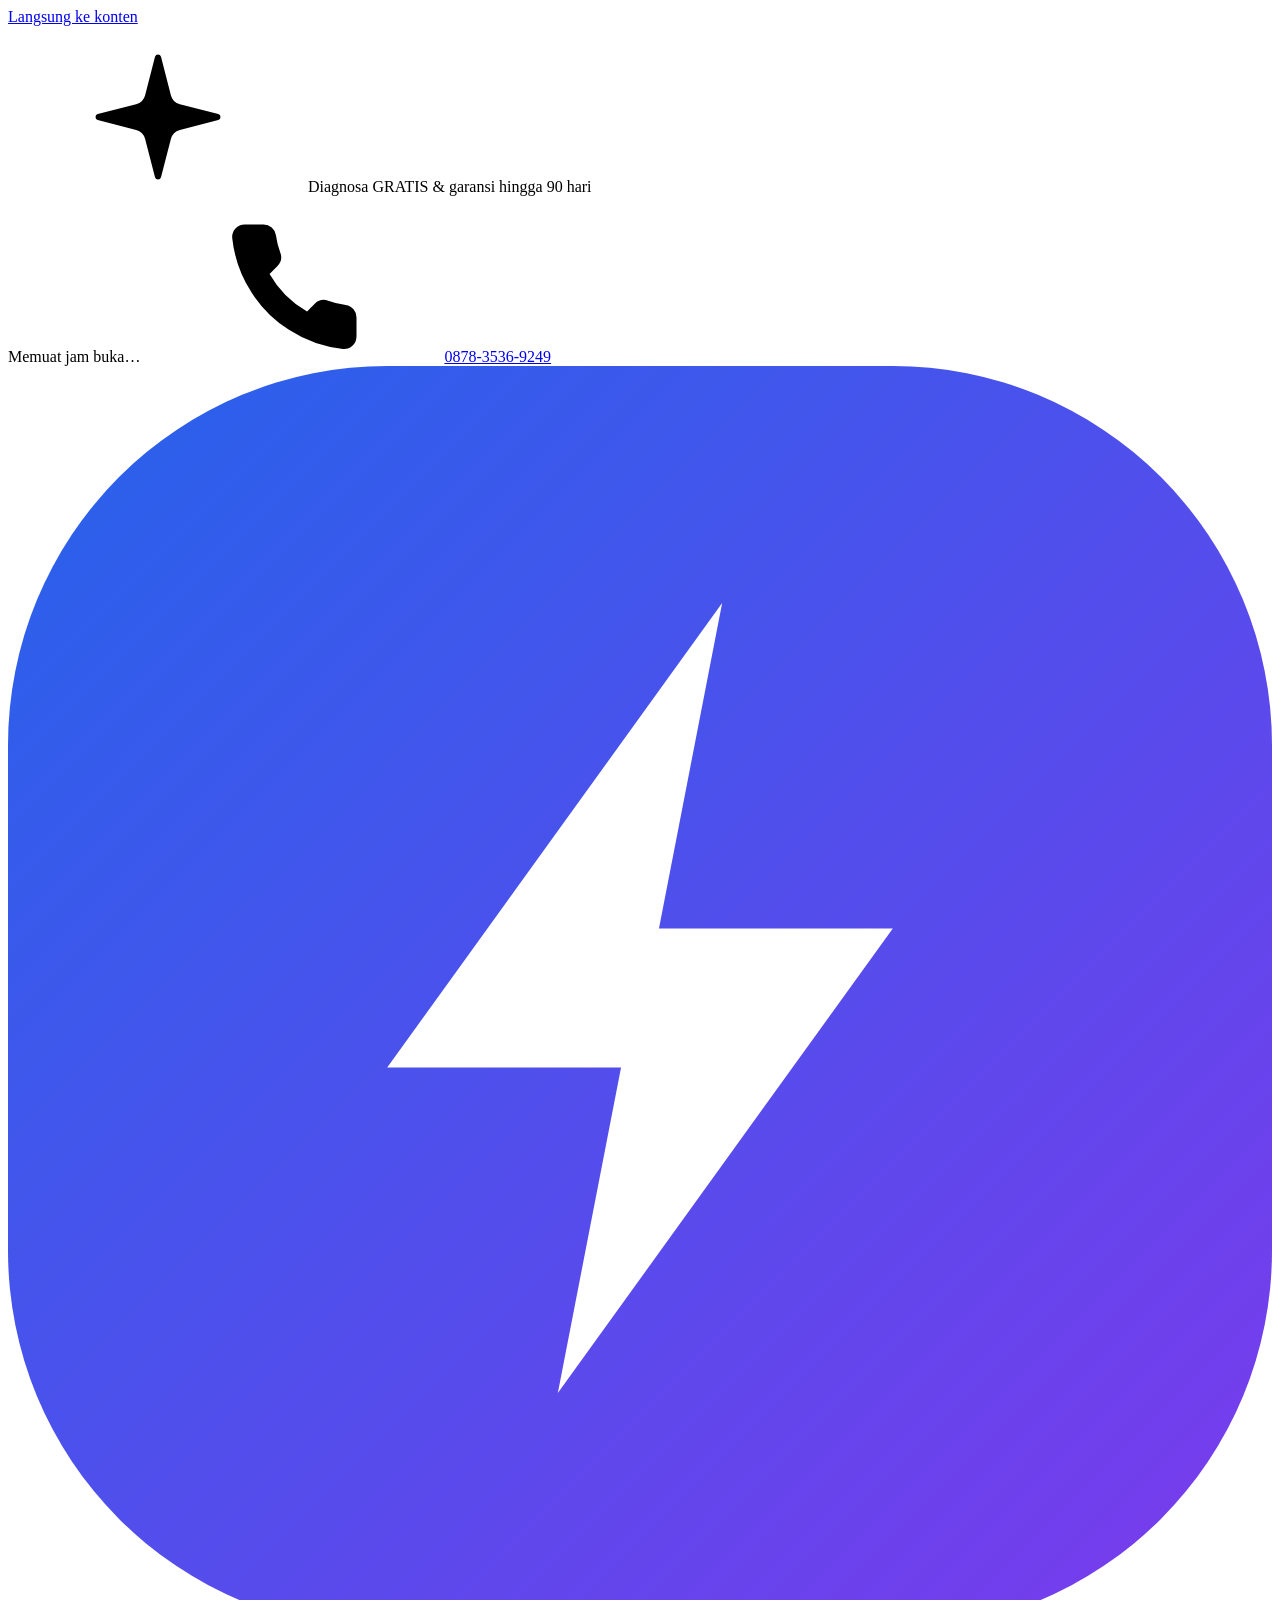
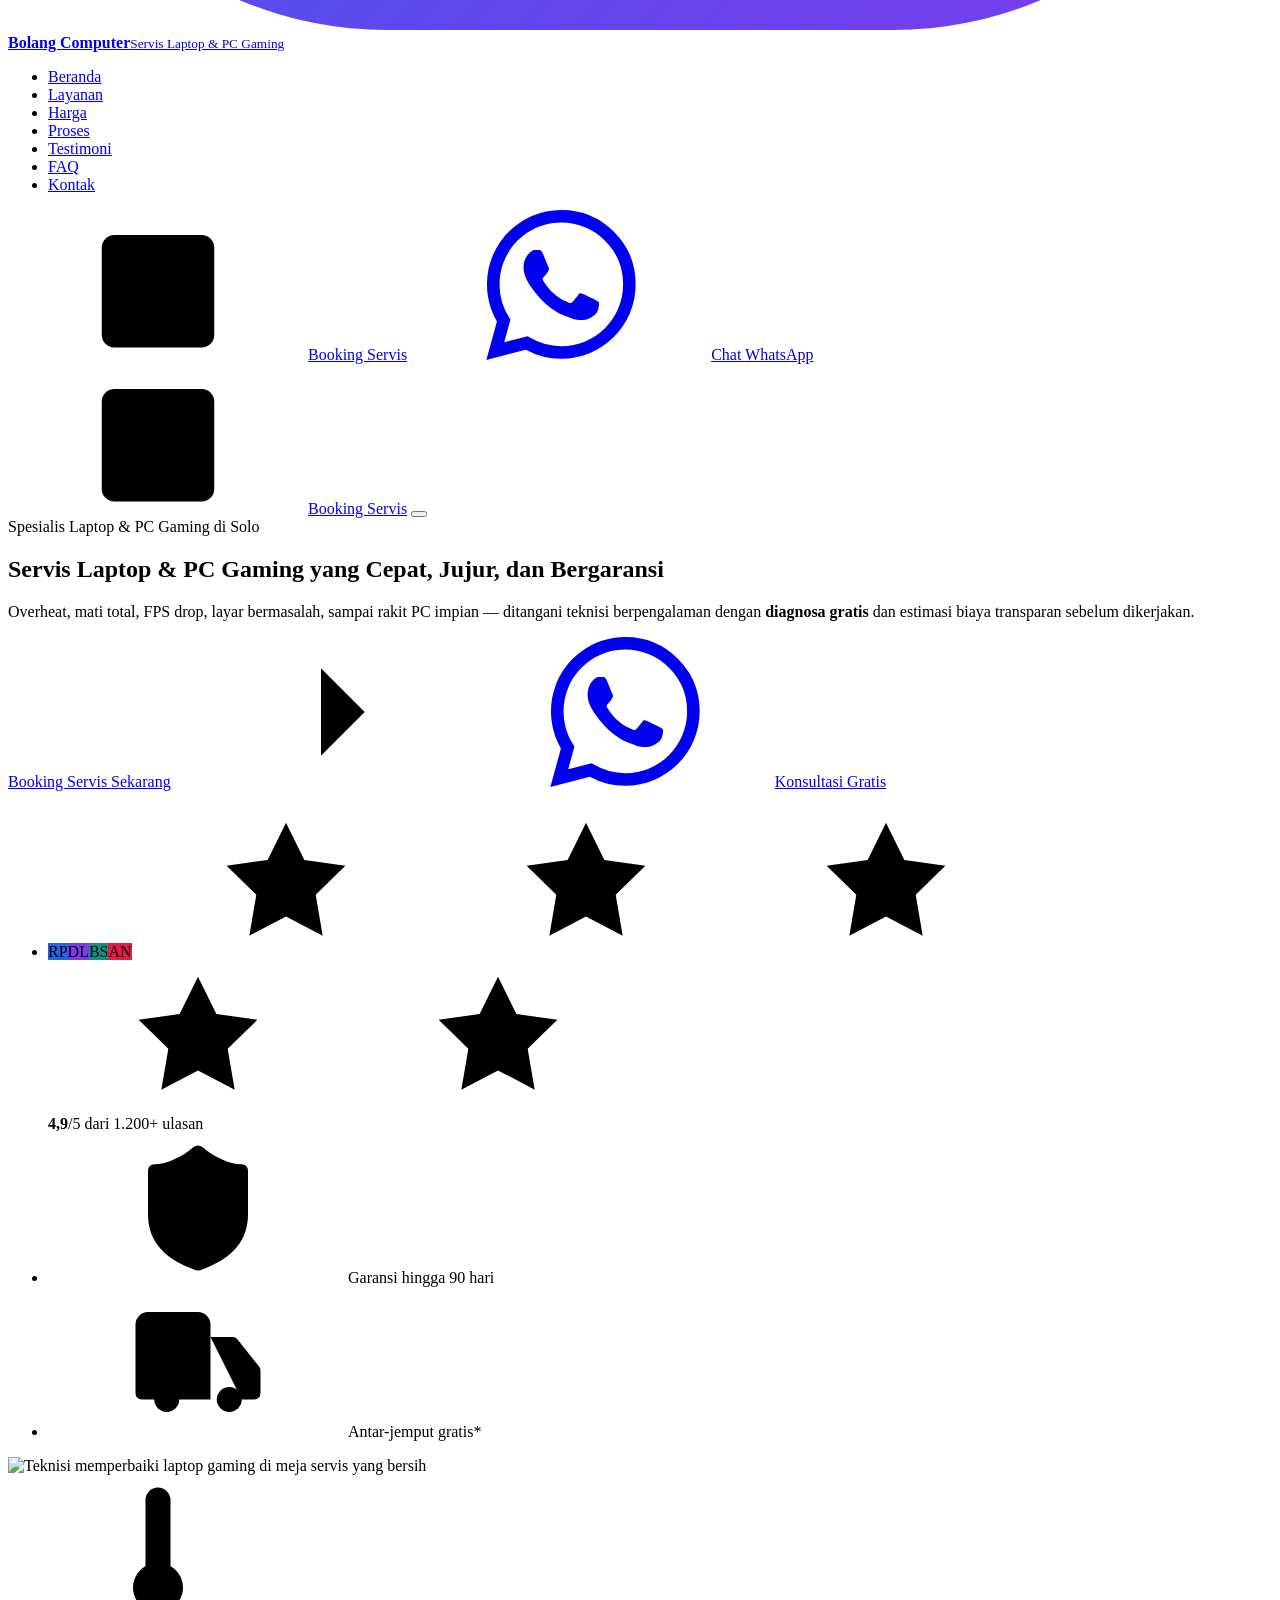
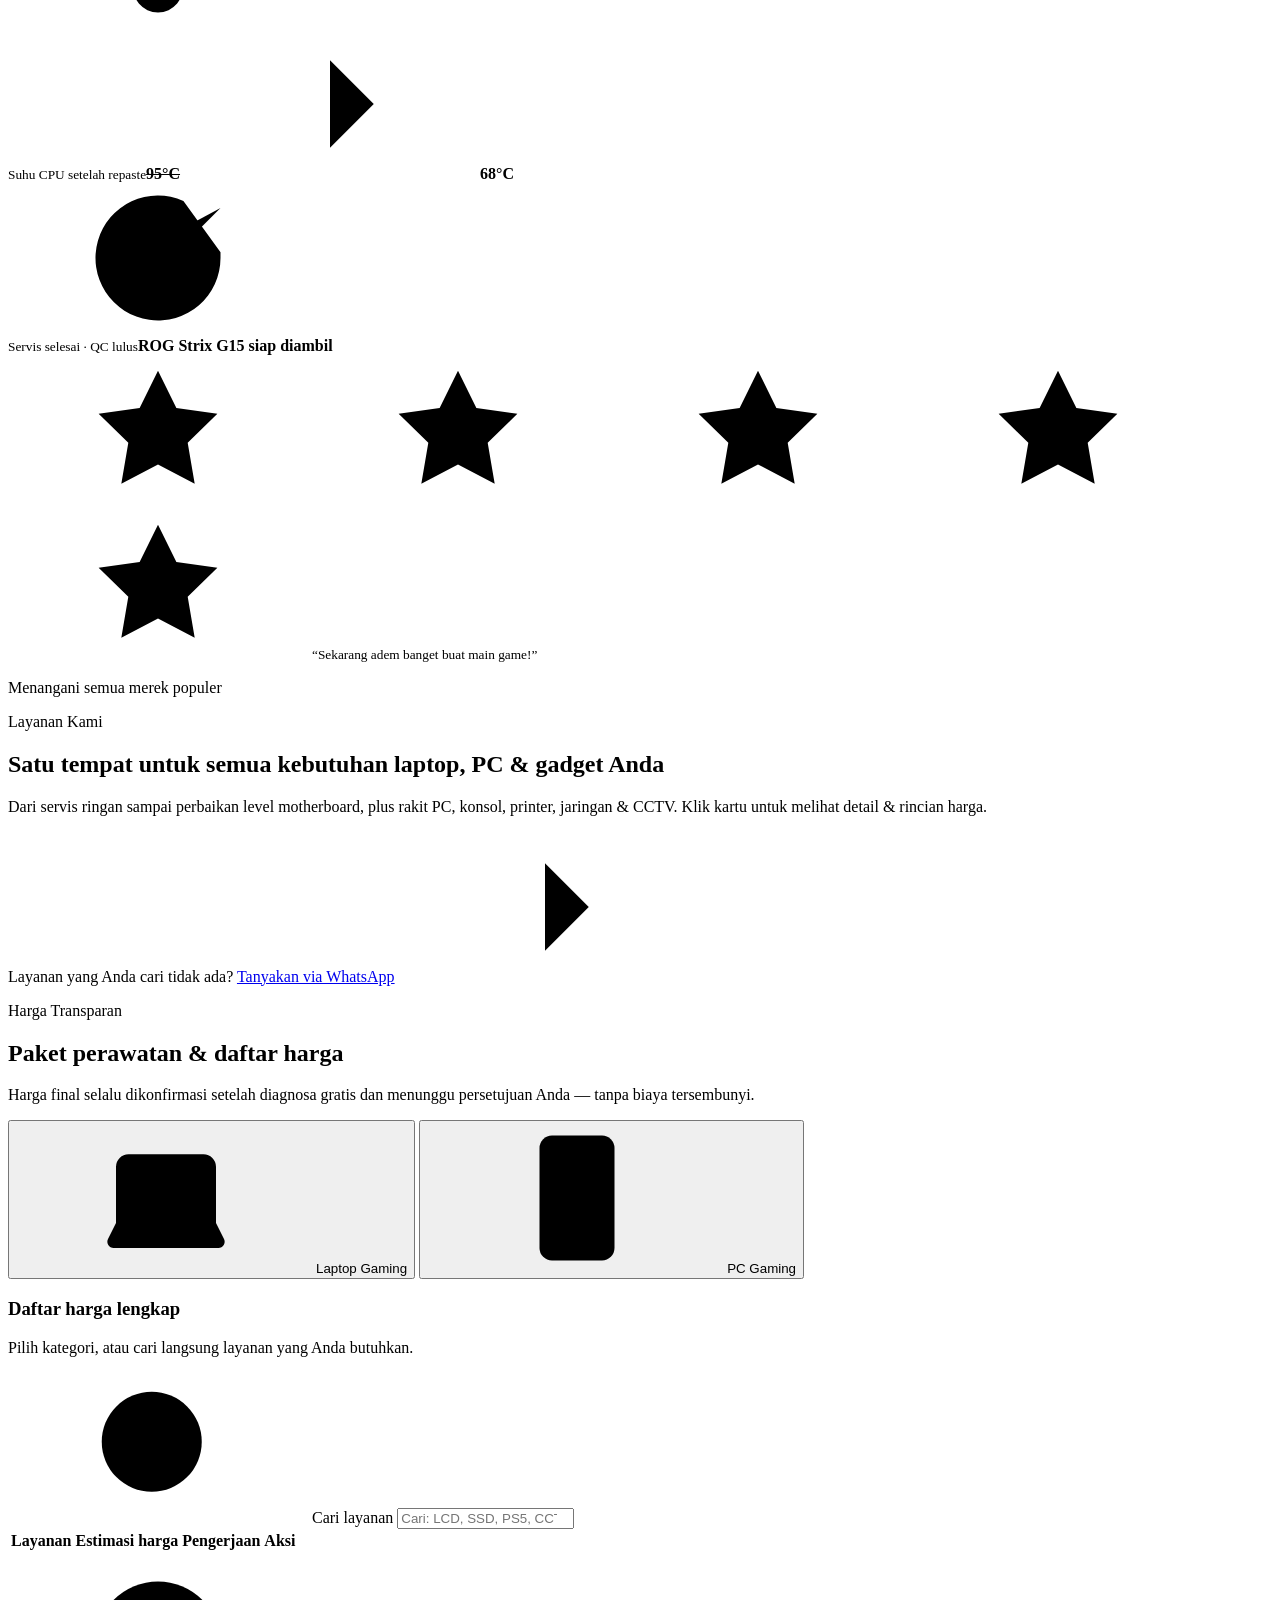
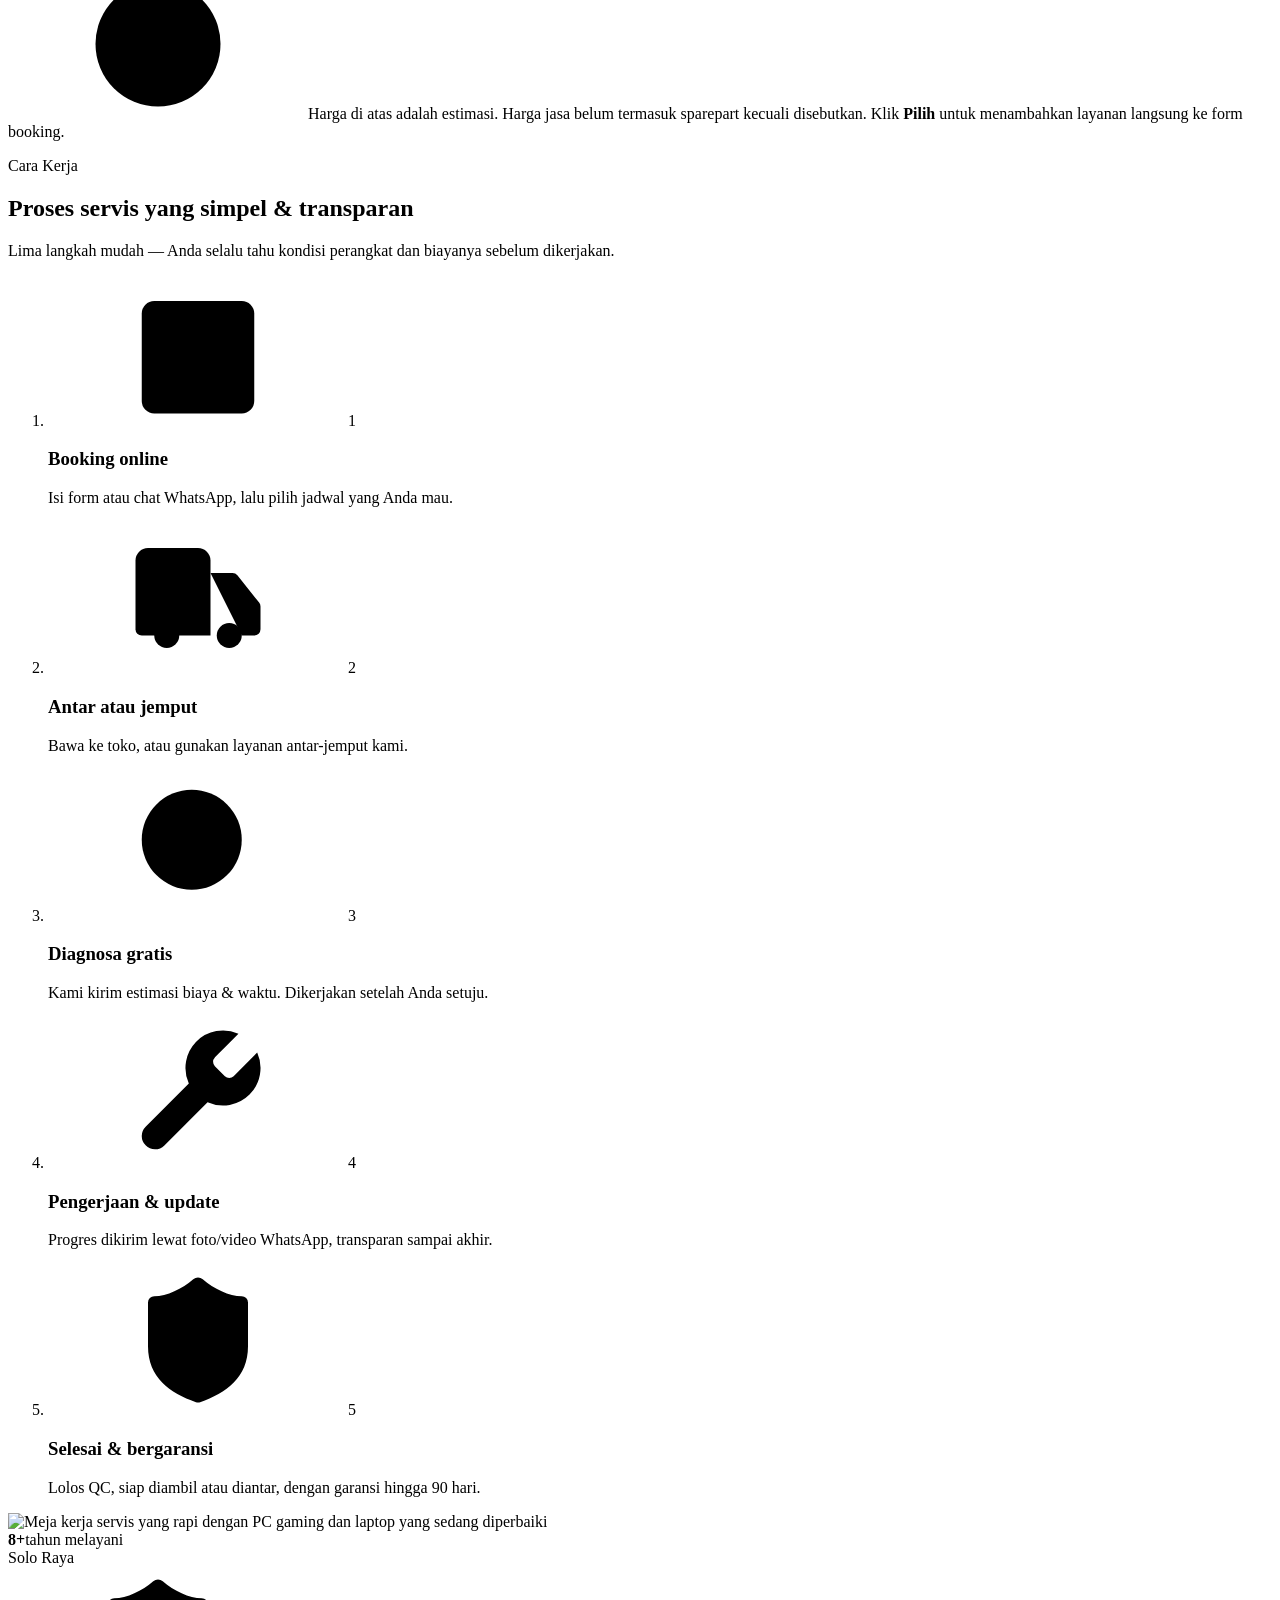
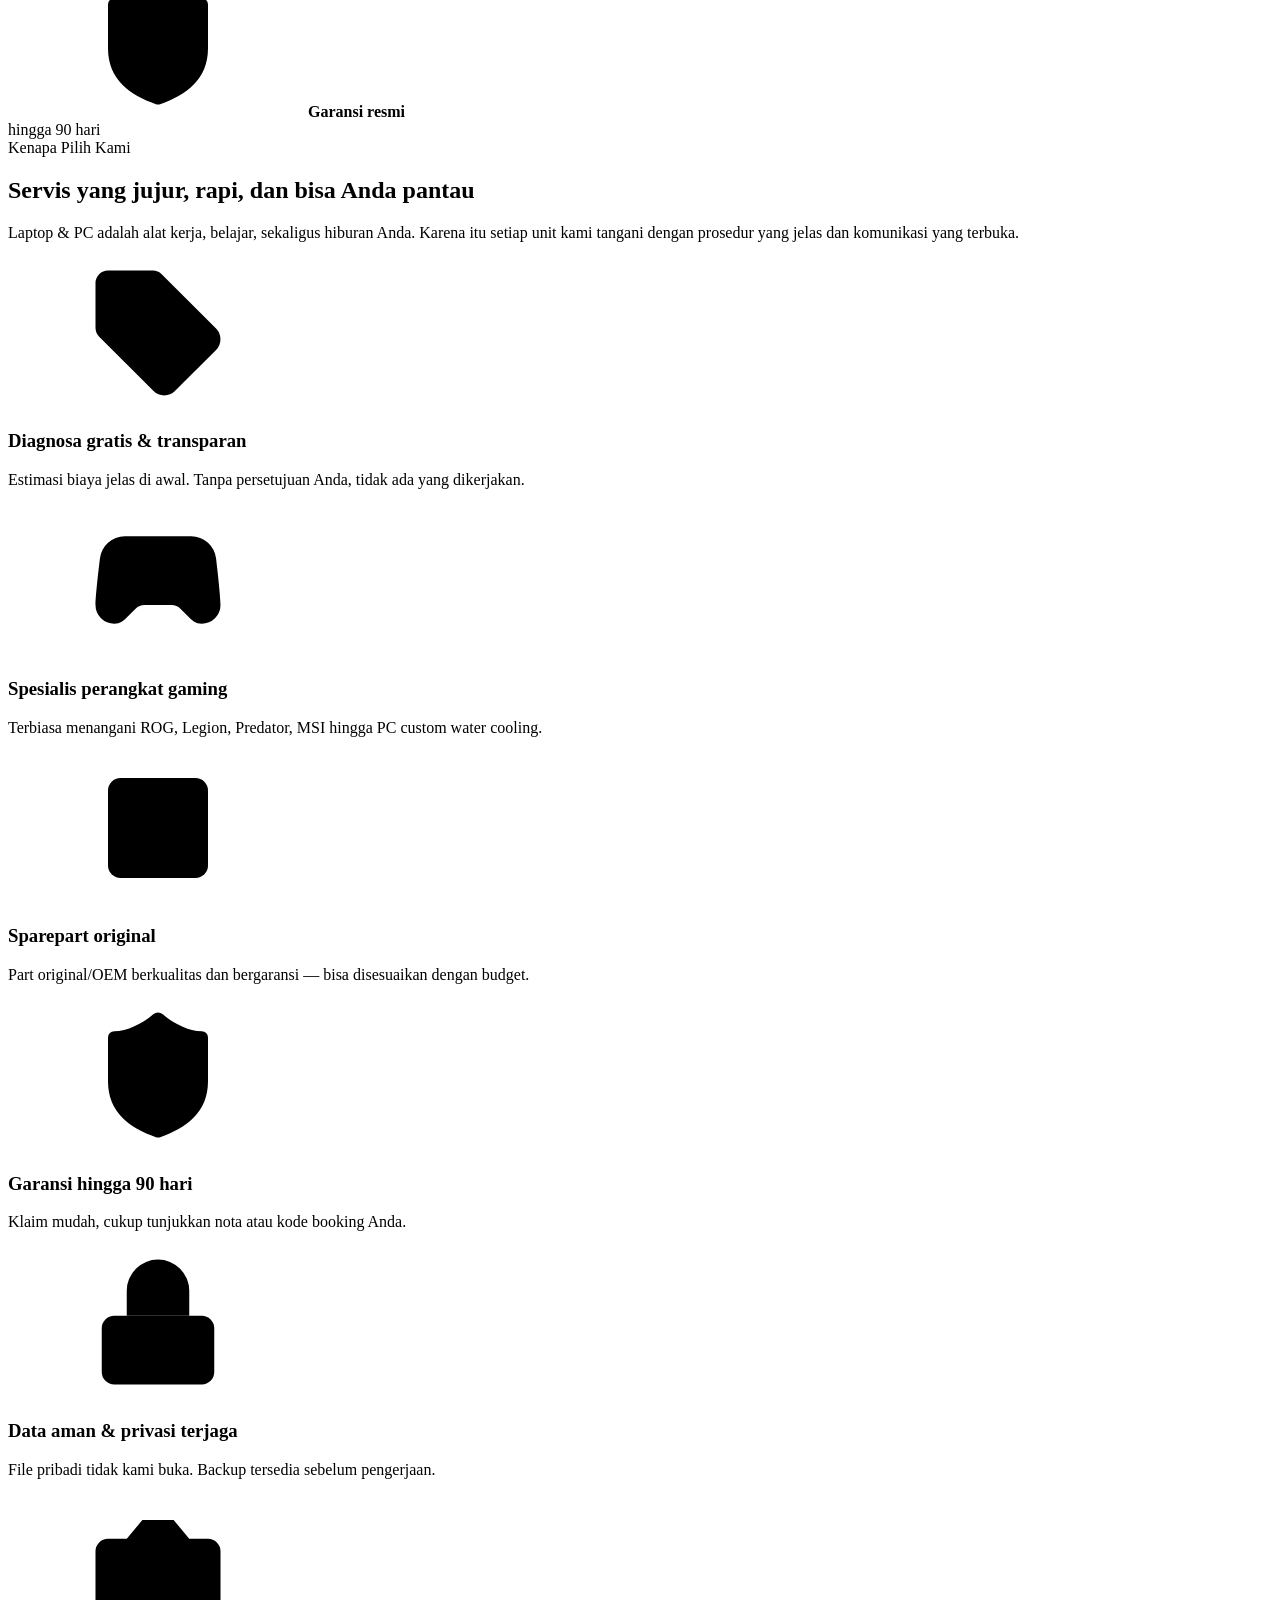
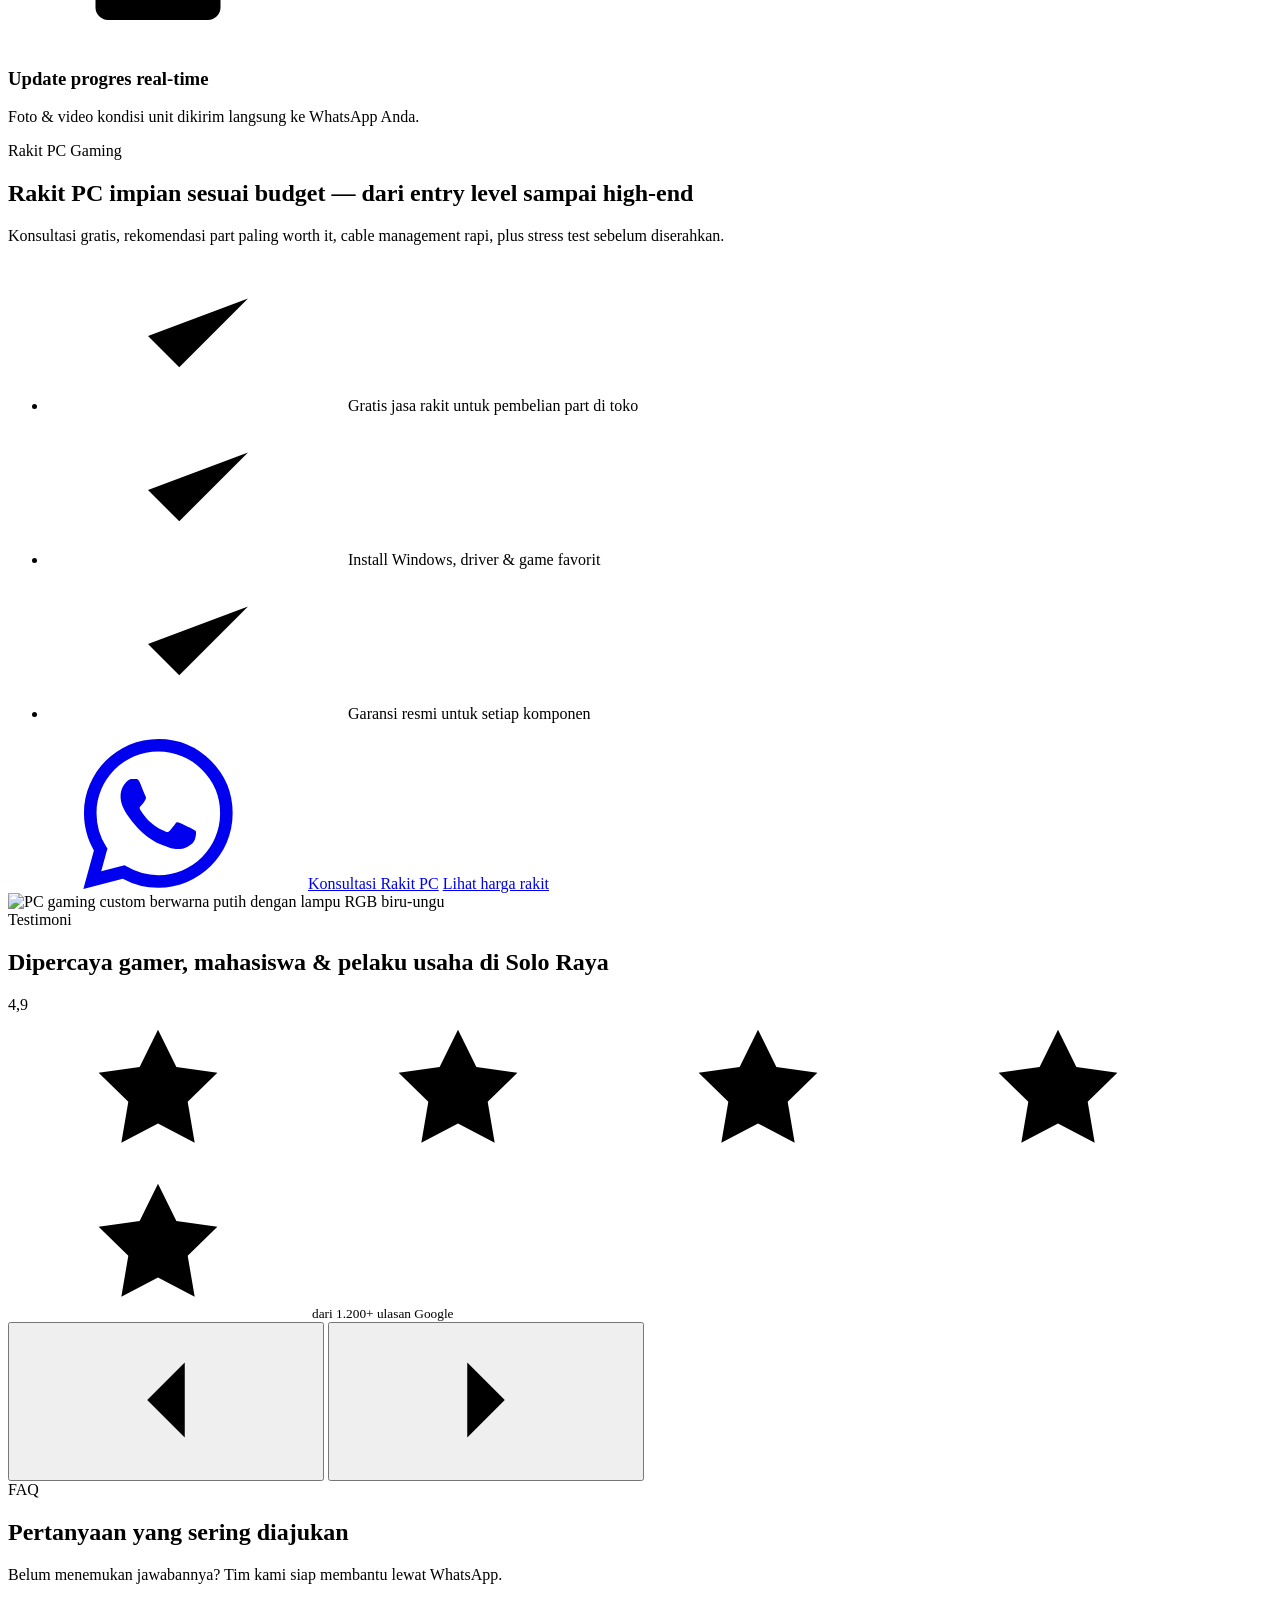
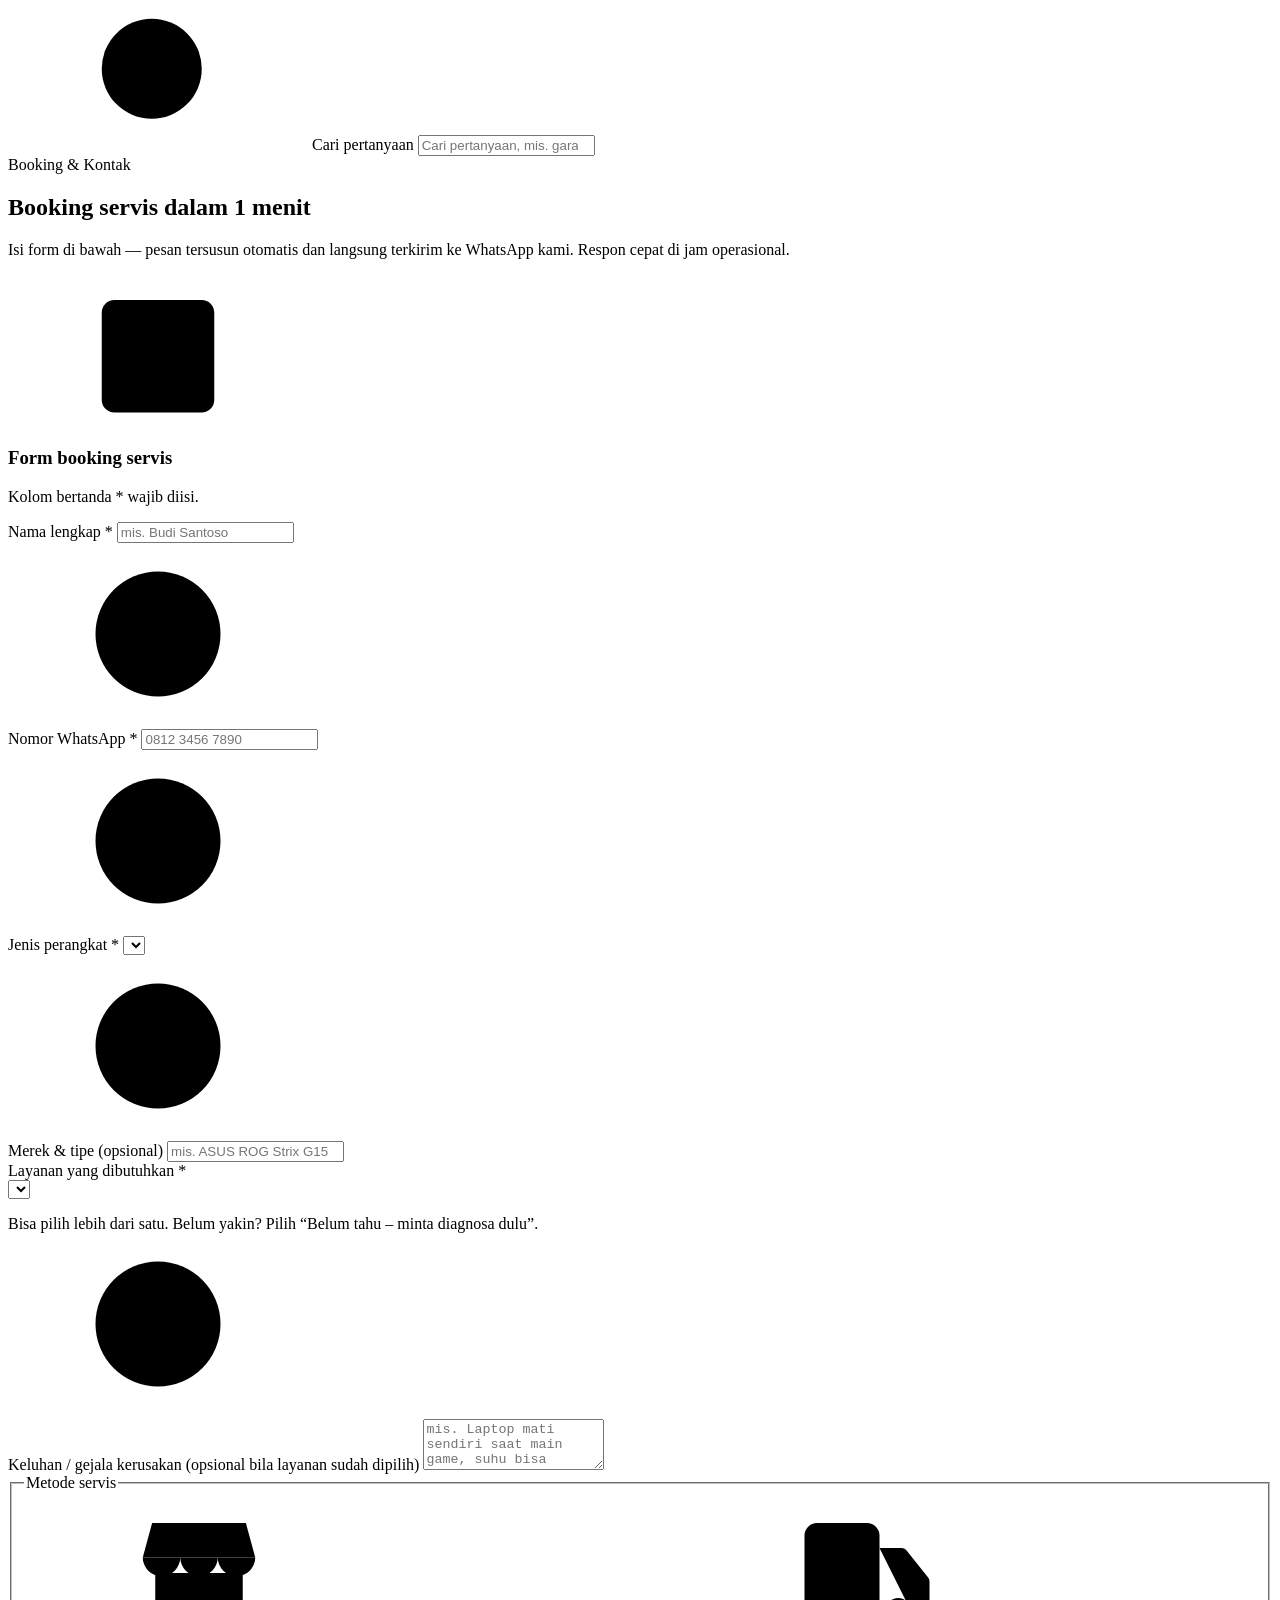
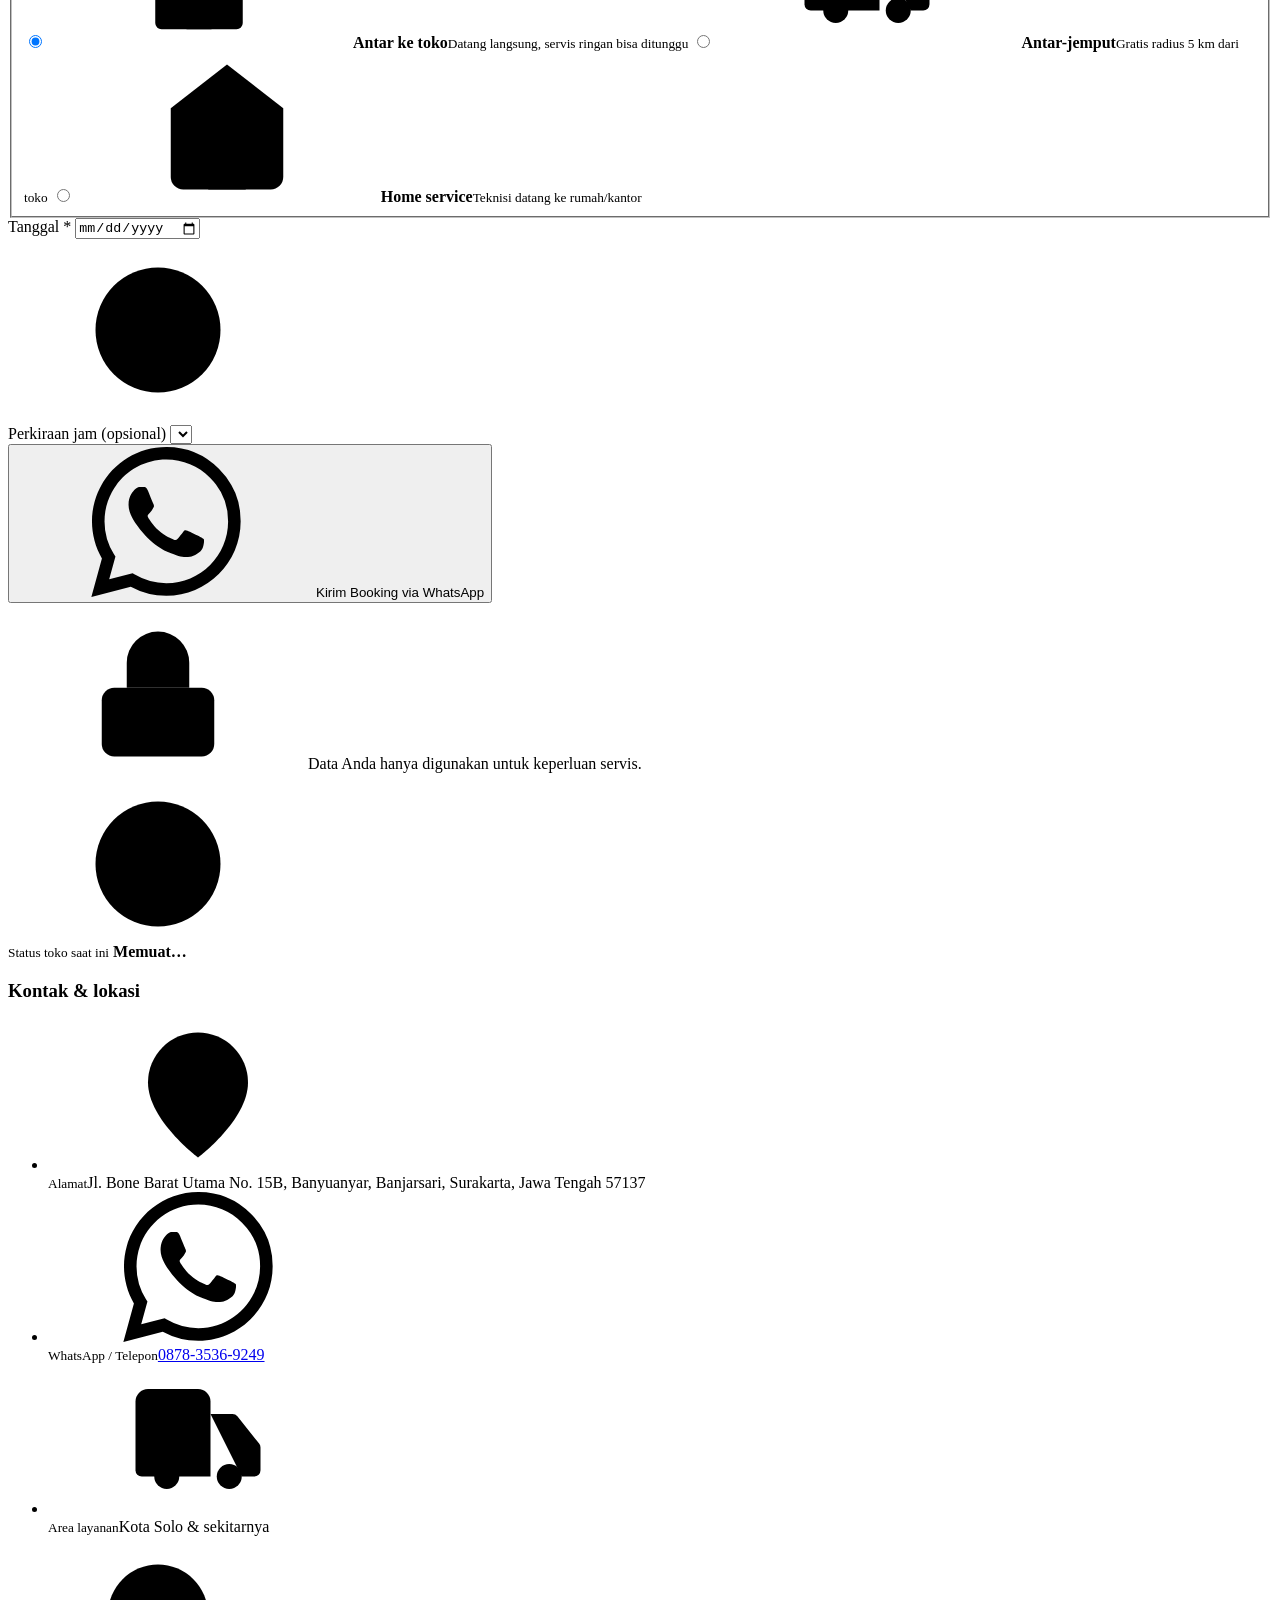
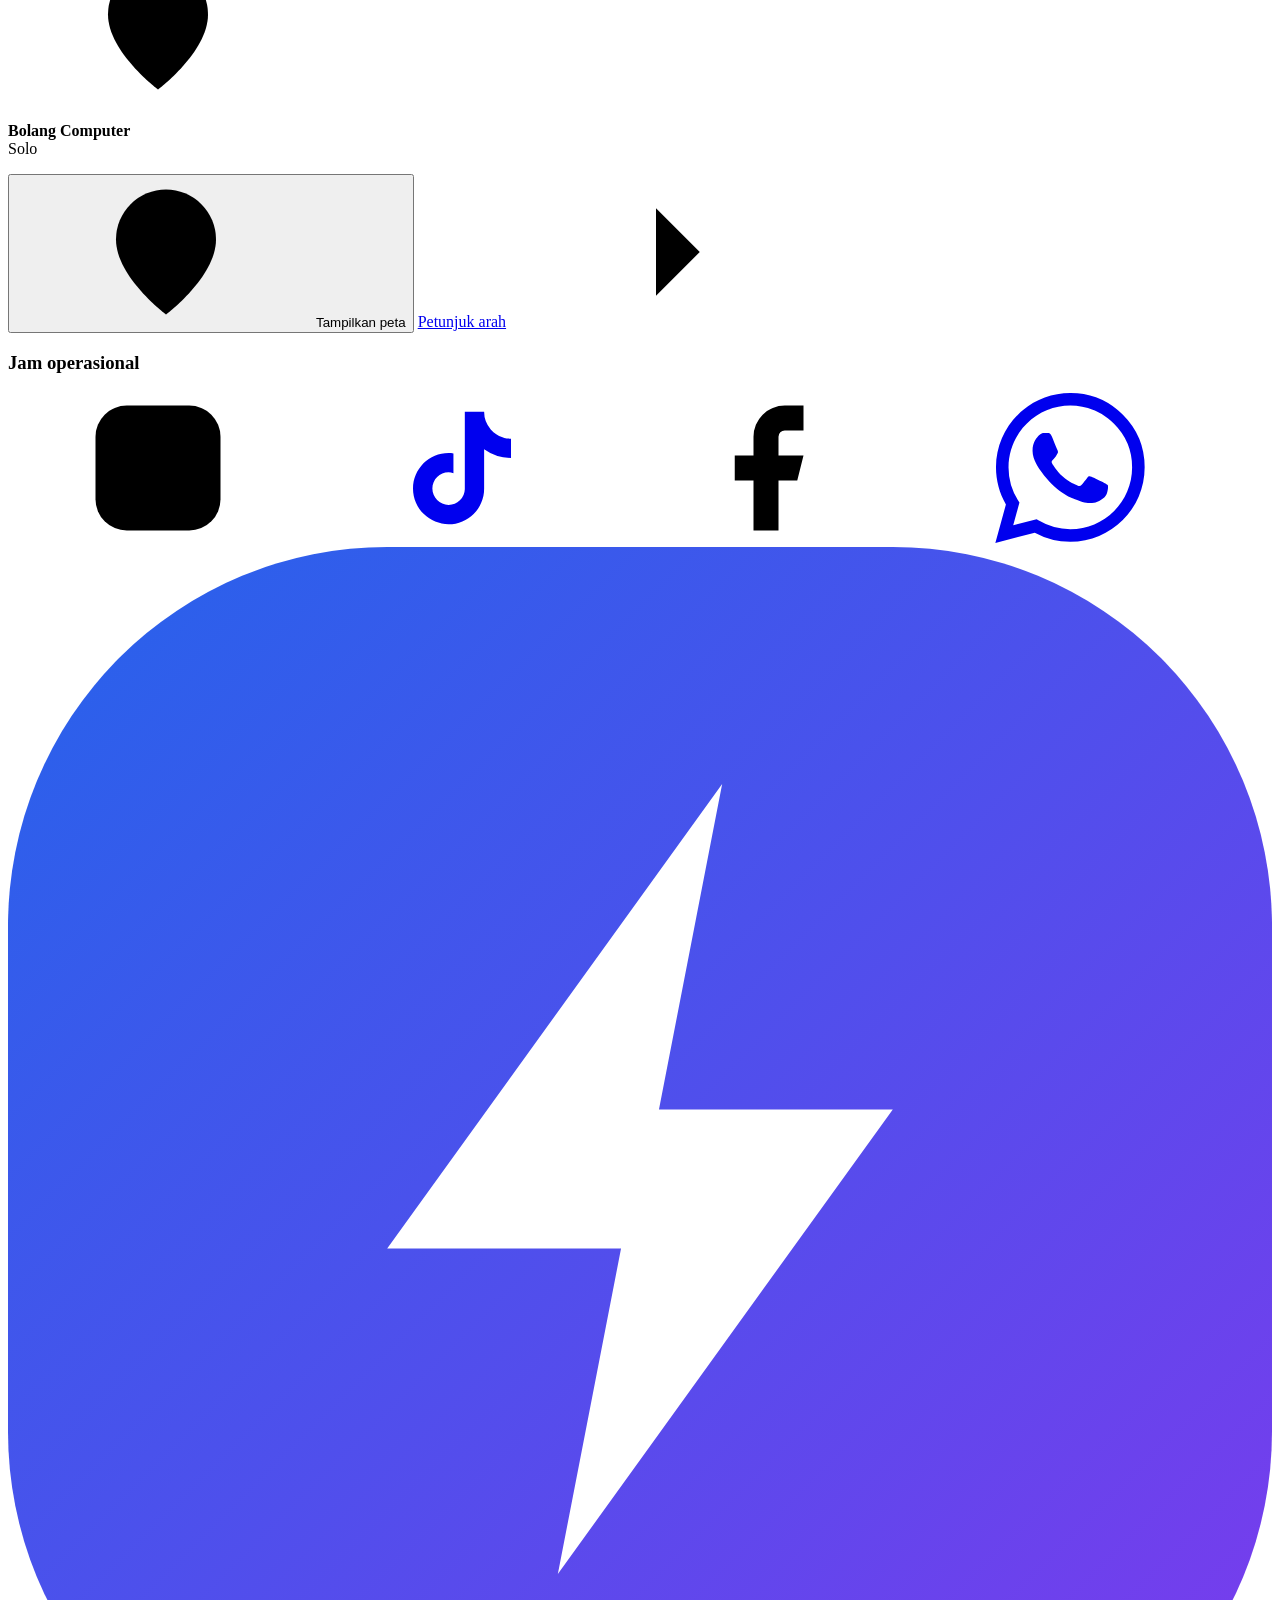
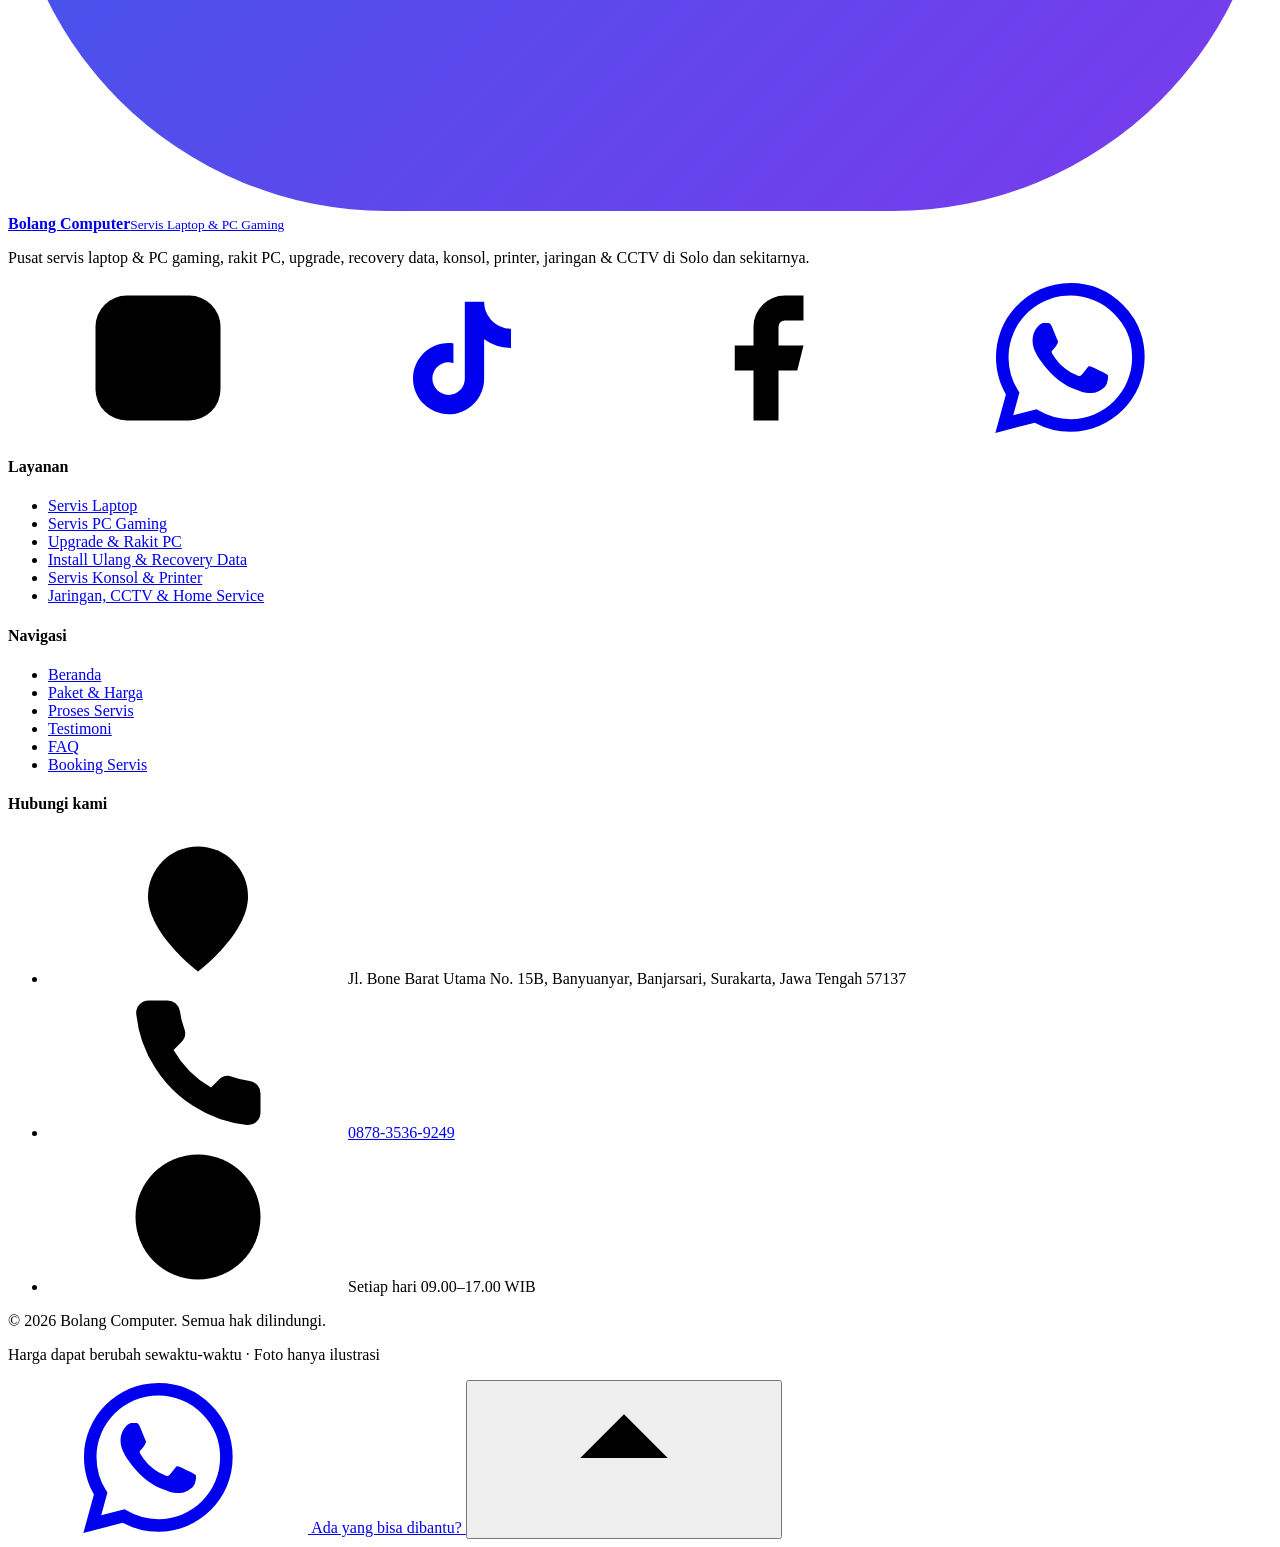
==== index.html @ 7d2e4e83 "Add files via upload" ====
<!DOCTYPE html>
<html lang="id">
<head>
  <meta charset="UTF-8">
  <meta name="viewport" content="width=device-width, initial-scale=1">
  <title>Bolang Computer — Servis Laptop & PC Gaming di Solo</title>
  <meta name="description" content="Servis laptop & PC gaming, rakit PC, upgrade SSD/RAM, install ulang, recovery data, servis konsol, printer, jaringan & CCTV di Banjarsari, Solo (Surakarta). Diagnosa gratis & bergaransi.">
  <meta name="theme-color" content="#2563eb">
  <meta property="og:type" content="website">
  <meta property="og:title" content="Bolang Computer — Servis Laptop & PC Gaming di Solo">
  <meta property="og:description" content="Teknisi berpengalaman, harga transparan, garansi hingga 90 hari. Booking mudah via WhatsApp.">
  <meta property="og:image" content="assets/img/hero.jpg">
  <link rel="icon" href="data:image/svg+xml,%3Csvg xmlns='http://www.w3.org/2000/svg' viewBox='0 0 40 40'%3E%3Cdefs%3E%3ClinearGradient id='g' x1='0' y1='0' x2='1' y2='1'%3E%3Cstop offset='0' stop-color='%232563eb'/%3E%3Cstop offset='1' stop-color='%237c3aed'/%3E%3C/linearGradient%3E%3C/defs%3E%3Crect width='40' height='40' rx='12' fill='url(%23g)'/%3E%3Cpath d='M22.6 7.5 12 22.2h7.4l-2 10.3L28 17.8h-7.4l2-10.3Z' fill='white'/%3E%3C/svg%3E">
  <link rel="preload" href="assets/fonts/plus-jakarta-sans-latin.woff2" as="font" type="font/woff2" crossorigin>
  <link rel="stylesheet" href="assets/css/style.css">
  <script>document.documentElement.classList.add('js');</script>
</head>
<body>

<!-- ============ IKON (SVG sprite) ============ -->
<svg xmlns="http://www.w3.org/2000/svg" style="position:absolute;width:0;height:0;overflow:hidden" aria-hidden="true" focusable="false">
  <defs>
    <linearGradient id="logoGrad" x1="0" y1="0" x2="40" y2="40" gradientUnits="userSpaceOnUse">
      <stop offset="0" stop-color="#2563eb"/><stop offset="1" stop-color="#7c3aed"/>
    </linearGradient>
  </defs>
  <symbol id="i-laptop" viewBox="0 0 24 24"><path d="M20 16V7a2 2 0 0 0-2-2H6a2 2 0 0 0-2 2v9m16 0H4m16 0 1.28 2.55a1 1 0 0 1-.9 1.45H3.62a1 1 0 0 1-.9-1.45L4 16"/></symbol>
  <symbol id="i-monitor" viewBox="0 0 24 24"><rect width="20" height="14" x="2" y="3" rx="2"/><path d="M8 21h8M12 17v4"/></symbol>
  <symbol id="i-pc" viewBox="0 0 24 24"><rect x="6" y="2" width="12" height="20" rx="2"/><path d="M10 6h4M10 9.5h4"/><circle cx="12" cy="15.5" r="2.5"/></symbol>
  <symbol id="i-gpu" viewBox="0 0 24 24"><path d="M2 4v16"/><rect x="4" y="6" width="18" height="11" rx="2"/><circle cx="10" cy="11.5" r="3"/><path d="M16 9.5h3M16 13.5h3M7 17v3M11 17v3M15 17v3"/></symbol>
  <symbol id="i-cpu" viewBox="0 0 24 24"><rect width="16" height="16" x="4" y="4" rx="2"/><rect width="6" height="6" x="9" y="9" rx="1"/><path d="M15 2v2M15 20v2M2 15h2M2 9h2M20 15h2M20 9h2M9 2v2M9 20v2"/></symbol>
  <symbol id="i-memory" viewBox="0 0 24 24"><path d="M6 19v-3M10 19v-3M14 19v-3M18 19v-3M8 11V9M16 11V9M12 11V9M2 15h20"/><path d="M2 7a2 2 0 0 1 2-2h16a2 2 0 0 1 2 2v1.1a2 2 0 0 0 0 3.837V17a2 2 0 0 1-2 2H4a2 2 0 0 1-2-2v-5.1a2 2 0 0 0 0-3.837Z"/></symbol>
  <symbol id="i-refresh" viewBox="0 0 24 24"><path d="M3 12a9 9 0 0 1 9-9 9.75 9.75 0 0 1 6.74 2.74L21 8"/><path d="M21 3v5h-5"/><path d="M21 12a9 9 0 0 1-9 9 9.75 9.75 0 0 1-6.74-2.74L3 16"/><path d="M8 16H3v5"/></symbol>
  <symbol id="i-database" viewBox="0 0 24 24"><ellipse cx="12" cy="5" rx="9" ry="3"/><path d="M3 5v14a9 3 0 0 0 18 0V5"/><path d="M3 12a9 3 0 0 0 18 0"/></symbol>
  <symbol id="i-gauge" viewBox="0 0 24 24"><path d="m12 14 4-4"/><path d="M3.34 19a10 10 0 1 1 17.32 0"/></symbol>
  <symbol id="i-gamepad" viewBox="0 0 24 24"><path d="M6 11h4M8 9v4M15 12h.01M18 10h.01"/><path d="M17.32 5H6.68a4 4 0 0 0-3.978 3.59c-.006.052-.01.101-.017.152C2.604 9.416 2 14.456 2 16a3 3 0 0 0 3 3c1 0 1.5-.5 2-1l1.414-1.414A2 2 0 0 1 9.828 16h4.344a2 2 0 0 1 1.414.586L17 18c.5.5 1 1 2 1a3 3 0 0 0 3-3c0-1.545-.604-6.584-.685-7.258-.007-.05-.011-.1-.017-.151A4 4 0 0 0 17.32 5z"/></symbol>
  <symbol id="i-printer" viewBox="0 0 24 24"><path d="M6 9V2h12v7"/><path d="M6 18H4a2 2 0 0 1-2-2v-5a2 2 0 0 1 2-2h16a2 2 0 0 1 2 2v5a2 2 0 0 1-2 2h-2"/><rect width="12" height="8" x="6" y="14"/></symbol>
  <symbol id="i-wifi" viewBox="0 0 24 24"><path d="M12 20h.01M2 8.82a15 15 0 0 1 20 0M5 12.86a10 10 0 0 1 14 0M8.5 16.43a5 5 0 0 1 7 0"/></symbol>
  <symbol id="i-truck" viewBox="0 0 24 24"><path d="M14 18V6a2 2 0 0 0-2-2H4a2 2 0 0 0-2 2v11a1 1 0 0 0 1 1h2"/><path d="M15 18H9"/><path d="M19 18h2a1 1 0 0 0 1-1v-3.65a1 1 0 0 0-.22-.624l-3.48-4.35A1 1 0 0 0 17.52 8H14"/><circle cx="17" cy="18" r="2"/><circle cx="7" cy="18" r="2"/></symbol>
  <symbol id="i-thermometer" viewBox="0 0 24 24"><path d="M14 4v10.54a4 4 0 1 1-4 0V4a2 2 0 0 1 4 0Z"/></symbol>
  <symbol id="i-wind" viewBox="0 0 24 24"><path d="M17.7 7.7a2.5 2.5 0 1 1 1.8 4.3H2M9.6 4.6A2 2 0 1 1 11 8H2M12.6 19.4A2 2 0 1 0 14 16H2"/></symbol>
  <symbol id="i-keyboard" viewBox="0 0 24 24"><rect width="20" height="16" x="2" y="4" rx="2"/><path d="M6 8h.01M10 8h.01M14 8h.01M18 8h.01M8 12h.01M12 12h.01M16 12h.01M7 16h10"/></symbol>
  <symbol id="i-wrench" viewBox="0 0 24 24"><path d="M14.7 6.3a1 1 0 0 0 0 1.4l1.6 1.6a1 1 0 0 0 1.4 0l3.77-3.77a6 6 0 0 1-7.94 7.94l-6.91 6.91a2.12 2.12 0 0 1-3-3l6.91-6.91a6 6 0 0 1 7.94-7.94l-3.76 3.76z"/></symbol>
  <symbol id="i-shield" viewBox="0 0 24 24"><path d="M20 13c0 5-3.5 7.5-7.66 8.95a1 1 0 0 1-.67-.01C7.5 20.5 4 18 4 13V6a1 1 0 0 1 1-1c2 0 4.5-1.2 6.24-2.72a1.17 1.17 0 0 1 1.52 0C14.51 3.81 17 5 19 5a1 1 0 0 1 1 1z"/><path d="m9 12 2 2 4-4"/></symbol>
  <symbol id="i-clock" viewBox="0 0 24 24"><circle cx="12" cy="12" r="10"/><path d="M12 6v6l4 2"/></symbol>
  <symbol id="i-star" viewBox="0 0 24 24"><path fill="currentColor" stroke="none" d="M12 2.5l2.94 5.96 6.56.95-4.75 4.63 1.12 6.54L12 17.5l-5.87 3.08 1.12-6.54L2.5 9.41l6.56-.95L12 2.5z"/></symbol>
  <symbol id="i-chevron-left" viewBox="0 0 24 24"><path d="m15 18-6-6 6-6"/></symbol>
  <symbol id="i-chevron-right" viewBox="0 0 24 24"><path d="m9 18 6-6-6-6"/></symbol>
  <symbol id="i-map-pin" viewBox="0 0 24 24"><path d="M20 10c0 6-8 12-8 12s-8-6-8-12a8 8 0 0 1 16 0Z"/><circle cx="12" cy="10" r="3"/></symbol>
  <symbol id="i-phone" viewBox="0 0 24 24"><path d="M22 16.92v3a2 2 0 0 1-2.18 2 19.79 19.79 0 0 1-8.63-3.07 19.5 19.5 0 0 1-6-6 19.79 19.79 0 0 1-3.07-8.67A2 2 0 0 1 4.11 2h3a2 2 0 0 1 2 1.72 12.84 12.84 0 0 0 .7 2.81 2 2 0 0 1-.45 2.11L8.09 9.91a16 16 0 0 0 6 6l1.27-1.27a2 2 0 0 1 2.11-.45 12.84 12.84 0 0 0 2.81.7A2 2 0 0 1 22 16.92z"/></symbol>
  <symbol id="i-mail" viewBox="0 0 24 24"><rect width="20" height="16" x="2" y="4" rx="2"/><path d="m22 7-8.97 5.7a1.94 1.94 0 0 1-2.06 0L2 7"/></symbol>
  <symbol id="i-check" viewBox="0 0 24 24"><path d="M20 6 9 17l-5-5"/></symbol>
  <symbol id="i-check-circle" viewBox="0 0 24 24"><path d="M22 11.08V12a10 10 0 1 1-5.93-9.14"/><path d="m9 11 3 3L22 4"/></symbol>
  <symbol id="i-x" viewBox="0 0 24 24"><path d="M18 6 6 18M6 6l12 12"/></symbol>
  <symbol id="i-plus" viewBox="0 0 24 24"><path d="M5 12h14M12 5v14"/></symbol>
  <symbol id="i-arrow-right" viewBox="0 0 24 24"><path d="M5 12h14M12 5l7 7-7 7"/></symbol>
  <symbol id="i-arrow-up" viewBox="0 0 24 24"><path d="m5 12 7-7 7 7M12 19V5"/></symbol>
  <symbol id="i-search" viewBox="0 0 24 24"><circle cx="11" cy="11" r="8"/><path d="m21 21-4.3-4.3"/></symbol>
  <symbol id="i-zap" viewBox="0 0 24 24"><path d="M13 2 3 14h9l-1 8 10-12h-9l1-8z"/></symbol>
  <symbol id="i-sparkles" viewBox="0 0 24 24"><path d="M9.94 15.5A2 2 0 0 0 8.5 14.06l-6.14-1.58a.5.5 0 0 1 0-.96L8.5 9.94A2 2 0 0 0 9.94 8.5l1.58-6.14a.5.5 0 0 1 .96 0l1.58 6.14a2 2 0 0 0 1.44 1.44l6.14 1.58a.5.5 0 0 1 0 .96l-6.14 1.58a2 2 0 0 0-1.44 1.44l-1.58 6.14a.5.5 0 0 1-.96 0z"/><path d="M20 3v4M22 5h-4"/></symbol>
  <symbol id="i-calendar" viewBox="0 0 24 24"><rect width="18" height="18" x="3" y="4" rx="2"/><path d="M16 2v4M8 2v4M3 10h18"/></symbol>
  <symbol id="i-home" viewBox="0 0 24 24"><path d="m3 9 9-7 9 7v11a2 2 0 0 1-2 2H5a2 2 0 0 1-2-2z"/><path d="M9 22V12h6v10"/></symbol>
  <symbol id="i-store" viewBox="0 0 24 24"><path d="M3 9.5 4.5 4h15L21 9.5"/><path d="M3 9.5a3 3 0 0 0 6 0 3 3 0 0 0 6 0 3 3 0 0 0 6 0"/><path d="M5 12v8a1 1 0 0 0 1 1h12a1 1 0 0 0 1-1v-8"/><path d="M10 21v-5h4v5"/></symbol>
  <symbol id="i-lock" viewBox="0 0 24 24"><rect width="18" height="11" x="3" y="11" rx="2"/><path d="M7 11V7a5 5 0 0 1 10 0v4"/></symbol>
  <symbol id="i-camera" viewBox="0 0 24 24"><path d="M14.5 4h-5L7 7H4a2 2 0 0 0-2 2v9a2 2 0 0 0 2 2h16a2 2 0 0 0 2-2V9a2 2 0 0 0-2-2h-3l-2.5-3z"/><circle cx="12" cy="13" r="3"/></symbol>
  <symbol id="i-tag" viewBox="0 0 24 24"><path d="M12.59 2.59A2 2 0 0 0 11.17 2H4a2 2 0 0 0-2 2v7.17a2 2 0 0 0 .59 1.42l8.7 8.7a2.43 2.43 0 0 0 3.42 0l6.58-6.58a2.43 2.43 0 0 0 0-3.42z"/><circle cx="7.5" cy="7.5" r="1" fill="currentColor"/></symbol>
  <symbol id="i-info" viewBox="0 0 24 24"><circle cx="12" cy="12" r="10"/><path d="M12 16v-4M12 8h.01"/></symbol>
  <symbol id="i-alert" viewBox="0 0 24 24"><circle cx="12" cy="12" r="10"/><path d="M12 8v4M12 16h.01"/></symbol>
  <symbol id="i-copy" viewBox="0 0 24 24"><rect width="14" height="14" x="8" y="8" rx="2"/><path d="M4 16c-1.1 0-2-.9-2-2V4c0-1.1.9-2 2-2h10c1.1 0 2 .9 2 2"/></symbol>
  <symbol id="i-award" viewBox="0 0 24 24"><circle cx="12" cy="8" r="6"/><path d="M15.48 12.89 17 22l-5-3-5 3 1.52-9.11"/></symbol>
  <symbol id="i-quote" viewBox="0 0 24 24"><path fill="currentColor" stroke="none" d="M16 3a2 2 0 0 0-2 2v6a2 2 0 0 0 2 2 1 1 0 0 1 1 1v1a2 2 0 0 1-2 2 1 1 0 0 0-1 1v2a1 1 0 0 0 1 1 6 6 0 0 0 6-6V5a2 2 0 0 0-2-2zM5 3a2 2 0 0 0-2 2v6a2 2 0 0 0 2 2 1 1 0 0 1 1 1v1a2 2 0 0 1-2 2 1 1 0 0 0-1 1v2a1 1 0 0 0 1 1 6 6 0 0 0 6-6V5a2 2 0 0 0-2-2z"/></symbol>
  <symbol id="i-whatsapp" viewBox="0 0 24 24"><path fill="currentColor" stroke="none" d="M17.472 14.382c-.297-.149-1.758-.867-2.03-.967-.273-.099-.471-.148-.67.15-.197.297-.767.966-.94 1.164-.173.199-.347.223-.644.075-.297-.15-1.255-.463-2.39-1.475-.883-.788-1.48-1.761-1.653-2.059-.173-.297-.018-.458.13-.606.134-.133.298-.347.446-.52.149-.174.198-.298.298-.497.099-.198.05-.371-.025-.52-.075-.149-.669-1.612-.916-2.207-.242-.579-.487-.5-.669-.51-.173-.008-.371-.01-.57-.01-.198 0-.52.074-.792.372-.272.297-1.04 1.016-1.04 2.479 0 1.462 1.065 2.875 1.213 3.074.149.198 2.096 3.2 5.077 4.487.709.306 1.262.489 1.694.625.712.227 1.36.195 1.871.118.571-.085 1.758-.719 2.006-1.413.248-.694.248-1.289.173-1.413-.074-.124-.272-.198-.57-.347m-5.421 7.403h-.004a9.87 9.87 0 0 1-5.031-1.378l-.361-.214-3.741.982.998-3.648-.235-.374a9.86 9.86 0 0 1-1.51-5.26c.001-5.45 4.436-9.884 9.888-9.884 2.64 0 5.122 1.03 6.988 2.898a9.825 9.825 0 0 1 2.893 6.994c-.003 5.45-4.437 9.884-9.885 9.884m8.413-18.297A11.815 11.815 0 0 0 12.05 0C5.495 0 .16 5.335.157 11.892c0 2.096.547 4.142 1.588 5.945L.057 24l6.305-1.654a11.882 11.882 0 0 0 5.683 1.448h.005c6.554 0 11.89-5.335 11.893-11.893a11.821 11.821 0 0 0-3.48-8.413Z"/></symbol>
  <symbol id="i-instagram" viewBox="0 0 24 24"><rect width="20" height="20" x="2" y="2" rx="5"/><circle cx="12" cy="12" r="4"/><path d="M17.5 6.5h.01"/></symbol>
  <symbol id="i-facebook" viewBox="0 0 24 24"><path d="M18 2h-3a5 5 0 0 0-5 5v3H7v4h3v8h4v-8h3l1-4h-4V7a1 1 0 0 1 1-1h3z"/></symbol>
  <symbol id="i-tiktok" viewBox="0 0 24 24"><path fill="currentColor" stroke="none" d="M16.6 5.82A4.28 4.28 0 0 1 15.54 3h-3.09v12.4a2.59 2.59 0 0 1-2.59 2.5c-1.42 0-2.6-1.16-2.6-2.6 0-1.72 1.66-3.01 3.37-2.48V9.66c-3.45-.46-6.47 2.22-6.47 5.64 0 3.33 2.76 5.7 5.69 5.7 3.14 0 5.69-2.55 5.69-5.7V9.01a7.35 7.35 0 0 0 4.3 1.38V7.3s-1.88.09-3.24-1.48z"/></symbol>
</svg>

<a href="#main" class="skip-link">Langsung ke konten</a>

<!-- ============ TOP BAR ============ -->
<div class="topbar">
  <div class="container topbar__inner">
    <p class="topbar__promo"><svg class="ic" aria-hidden="true"><use href="#i-sparkles"/></svg><span data-bind="pengumuman">Diagnosa GRATIS & garansi hingga 90 hari</span></p>
    <div class="topbar__meta">
      <span class="status-pill" data-open-status><span class="dot" aria-hidden="true"></span><span class="status-text">Memuat jam buka…</span></span>
      <a href="#" data-href="tel"><svg class="ic" aria-hidden="true"><use href="#i-phone"/></svg><span data-bind="telepon">0878-3536-9249</span></a>
    </div>
  </div>
</div>

<!-- ============ HEADER ============ -->
<header class="header" id="header">
  <div class="container header__inner">
    <a href="#beranda" class="logo" aria-label="Kembali ke beranda">
      <span class="logo__mark"><svg viewBox="0 0 40 40" aria-hidden="true"><rect width="40" height="40" rx="12" fill="url(#logoGrad)"/><path d="M22.6 7.5 12 22.2h7.4l-2 10.3L28 17.8h-7.4l2-10.3Z" fill="#fff"/></svg></span>
      <span class="logo__text"><strong data-bind="nama">Bolang Computer</strong><small data-bind="subLogo">Servis Laptop & PC Gaming</small></span>
    </a>

    <nav class="nav" id="nav" aria-label="Navigasi utama">
      <ul class="nav__list">
        <li><a href="#beranda" class="nav__link">Beranda</a></li>
        <li><a href="#layanan" class="nav__link">Layanan</a></li>
        <li><a href="#harga" class="nav__link">Harga</a></li>
        <li><a href="#proses" class="nav__link">Proses</a></li>
        <li><a href="#testimoni" class="nav__link">Testimoni</a></li>
        <li><a href="#faq" class="nav__link">FAQ</a></li>
        <li><a href="#booking" class="nav__link">Kontak</a></li>
      </ul>
      <div class="nav__mobile-cta">
        <a href="#booking" class="btn btn--primary btn--block"><svg class="ic" aria-hidden="true"><use href="#i-calendar"/></svg>Booking Servis</a>
        <a href="#" data-href="wa" data-wa-text="Halo {nama}, saya mau konsultasi servis." class="btn btn--wa btn--block"><svg class="ic" aria-hidden="true"><use href="#i-whatsapp"/></svg>Chat WhatsApp</a>
      </div>
    </nav>

    <div class="header__actions">
      <a href="#booking" class="btn btn--primary btn--sm header__cta"><svg class="ic" aria-hidden="true"><use href="#i-calendar"/></svg>Booking Servis</a>
      <button class="nav-toggle" type="button" aria-label="Buka menu" aria-expanded="false" aria-controls="nav"><span></span><span></span><span></span></button>
    </div>
  </div>
</header>

<main id="main">

  <!-- ============ HERO ============ -->
  <section class="hero" id="beranda">
    <div class="hero__bg" aria-hidden="true"></div>
    <div class="container hero__grid">
      <div class="hero__content">
        <span class="eyebrow-pill"><span class="pulse-dot" aria-hidden="true"></span><span>Spesialis Laptop & PC Gaming di <span data-bind="kota">Solo</span></span></span>
        <h1 class="hero__title">Servis Laptop & PC Gaming yang <span class="text-grad">Cepat, Jujur,</span> dan Bergaransi</h1>
        <p class="hero__lead">Overheat, mati total, FPS drop, layar bermasalah, sampai rakit PC impian — ditangani teknisi berpengalaman dengan <strong>diagnosa gratis</strong> dan estimasi biaya transparan sebelum dikerjakan.</p>
        <div class="hero__actions">
          <a href="#booking" class="btn btn--primary btn--lg">Booking Servis Sekarang<svg class="ic" aria-hidden="true"><use href="#i-arrow-right"/></svg></a>
          <a href="#" data-href="wa" data-wa-text="Halo {nama}, saya mau konsultasi servis. Keluhannya: " class="btn btn--outline btn--lg"><svg class="ic ic--wa" aria-hidden="true"><use href="#i-whatsapp"/></svg>Konsultasi Gratis</a>
        </div>
        <ul class="hero__trust">
          <li class="hero__rating">
            <span class="avatars" aria-hidden="true"><span style="background:#2563eb">RP</span><span style="background:#7c3aed">DL</span><span style="background:#0d9488">BS</span><span style="background:#e11d48">AN</span></span>
            <span><span class="stars" aria-label="Rating 5 bintang"><svg class="ic"><use href="#i-star"/></svg><svg class="ic"><use href="#i-star"/></svg><svg class="ic"><use href="#i-star"/></svg><svg class="ic"><use href="#i-star"/></svg><svg class="ic"><use href="#i-star"/></svg></span><br><strong data-bind="ratingNilai">4,9</strong>/5 dari <span data-bind="ratingJumlah">1.200+</span> ulasan</span>
          </li>
          <li><svg class="ic" aria-hidden="true"><use href="#i-shield"/></svg>Garansi hingga 90 hari</li>
          <li><svg class="ic" aria-hidden="true"><use href="#i-truck"/></svg>Antar-jemput gratis*</li>
        </ul>
      </div>

      <div class="hero__visual">
        <div class="hero__img-wrap">
          <img src="assets/img/hero.jpg" alt="Teknisi memperbaiki laptop gaming di meja servis yang bersih" width="1376" height="768" fetchpriority="high">
        </div>
        <div class="float-card float-card--temp">
          <span class="float-card__icon tint-blue"><svg class="ic" aria-hidden="true"><use href="#i-thermometer"/></svg></span>
          <div><small>Suhu CPU setelah repaste</small><strong><s>95°C</s><svg class="ic" aria-hidden="true"><use href="#i-arrow-right"/></svg><span class="text-success">68°C</span></strong></div>
        </div>
        <div class="float-card float-card--done">
          <span class="float-card__icon tint-green"><svg class="ic" aria-hidden="true"><use href="#i-check-circle"/></svg></span>
          <div><small>Servis selesai · QC lulus</small><strong>ROG Strix G15 siap diambil</strong></div>
        </div>
        <div class="float-card float-card--rating">
          <span class="stars"><svg class="ic"><use href="#i-star"/></svg><svg class="ic"><use href="#i-star"/></svg><svg class="ic"><use href="#i-star"/></svg><svg class="ic"><use href="#i-star"/></svg><svg class="ic"><use href="#i-star"/></svg></span>
          <small>“Sekarang adem banget buat main game!”</small>
        </div>
      </div>
    </div>

    <div class="container">
      <div class="stats" data-stats data-reveal></div>
    </div>
  </section>

  <!-- ============ MEREK ============ -->
  <section class="brands" aria-label="Merek yang kami tangani">
    <p class="brands__title">Menangani semua merek populer</p>
    <div class="marquee"><div class="marquee__track" data-brands></div></div>
  </section>

  <!-- ============ LAYANAN ============ -->
  <section class="section" id="layanan">
    <div class="container">
      <header class="section-head" data-reveal>
        <span class="eyebrow">Layanan Kami</span>
        <h2 class="section-title">Satu tempat untuk semua kebutuhan <span class="text-grad">laptop, PC & gadget</span> Anda</h2>
        <p class="section-lead">Dari servis ringan sampai perbaikan level motherboard, plus rakit PC, konsol, printer, jaringan & CCTV. Klik kartu untuk melihat detail & rincian harga.</p>
      </header>

      <div class="filter" role="tablist" aria-label="Filter kategori layanan" data-service-filter></div>
      <div class="services-grid" data-services></div>

      <p class="services-note">Layanan yang Anda cari tidak ada? <a href="#" data-href="wa" data-wa-text="Halo {nama}, apakah bisa servis ">Tanyakan via WhatsApp<svg class="ic" aria-hidden="true"><use href="#i-arrow-right"/></svg></a></p>
    </div>
  </section>

  <!-- ============ HARGA ============ -->
  <section class="section section--soft" id="harga">
    <div class="container">
      <header class="section-head" data-reveal>
        <span class="eyebrow">Harga Transparan</span>
        <h2 class="section-title">Paket perawatan & daftar harga</h2>
        <p class="section-lead">Harga final selalu dikonfirmasi setelah diagnosa gratis dan menunggu persetujuan Anda — tanpa biaya tersembunyi.</p>
      </header>

      <div class="packages-toggle" data-reveal>
        <div class="segmented" role="radiogroup" aria-label="Pilih jenis perangkat untuk paket" data-package-toggle>
          <button type="button" role="radio" aria-checked="true" data-device="laptop"><svg class="ic" aria-hidden="true"><use href="#i-laptop"/></svg>Laptop Gaming</button>
          <button type="button" role="radio" aria-checked="false" data-device="pc"><svg class="ic" aria-hidden="true"><use href="#i-pc"/></svg>PC Gaming</button>
        </div>
      </div>
      <div class="packages" data-packages data-reveal></div>

      <div class="pricelist" data-reveal>
        <div class="pricelist__head">
          <div>
            <h3>Daftar harga lengkap</h3>
            <p>Pilih kategori, atau cari langsung layanan yang Anda butuhkan.</p>
          </div>
          <label class="search">
            <svg class="ic" aria-hidden="true"><use href="#i-search"/></svg>
            <span class="sr-only">Cari layanan</span>
            <input type="search" placeholder="Cari: LCD, SSD, PS5, CCTV…" data-price-search autocomplete="off">
          </label>
        </div>
        <div class="tabs" role="tablist" aria-label="Kategori harga" data-price-tabs></div>
        <div class="table-wrap">
          <table class="price-table">
            <thead><tr><th scope="col">Layanan</th><th scope="col">Estimasi harga</th><th scope="col">Pengerjaan</th><th scope="col"><span class="sr-only">Aksi</span></th></tr></thead>
            <tbody data-price-rows></tbody>
          </table>
        </div>
        <p class="pricelist__empty" data-price-empty hidden>Layanan tidak ditemukan. <a href="#" data-href="wa" data-wa-text="Halo {nama}, saya mau tanya harga untuk ">Tanya harga via WhatsApp</a></p>
        <p class="pricelist__note"><svg class="ic" aria-hidden="true"><use href="#i-info"/></svg><span>Harga di atas adalah estimasi. Harga jasa belum termasuk sparepart kecuali disebutkan. Klik <strong>Pilih</strong> untuk menambahkan layanan langsung ke form booking.</span></p>
      </div>
    </div>
  </section>

  <!-- ============ PROSES ============ -->
  <section class="section" id="proses">
    <div class="container">
      <header class="section-head" data-reveal>
        <span class="eyebrow">Cara Kerja</span>
        <h2 class="section-title">Proses servis yang simpel & transparan</h2>
        <p class="section-lead">Lima langkah mudah — Anda selalu tahu kondisi perangkat dan biayanya sebelum dikerjakan.</p>
      </header>
      <ol class="steps" data-reveal>
        <li class="step">
          <span class="step__icon"><svg class="ic" aria-hidden="true"><use href="#i-calendar"/></svg><span class="step__num">1</span></span>
          <div><h3>Booking online</h3><p>Isi form atau chat WhatsApp, lalu pilih jadwal yang Anda mau.</p></div>
        </li>
        <li class="step">
          <span class="step__icon"><svg class="ic" aria-hidden="true"><use href="#i-truck"/></svg><span class="step__num">2</span></span>
          <div><h3>Antar atau jemput</h3><p>Bawa ke toko, atau gunakan layanan antar-jemput kami.</p></div>
        </li>
        <li class="step">
          <span class="step__icon"><svg class="ic" aria-hidden="true"><use href="#i-search"/></svg><span class="step__num">3</span></span>
          <div><h3>Diagnosa gratis</h3><p>Kami kirim estimasi biaya & waktu. Dikerjakan setelah Anda setuju.</p></div>
        </li>
        <li class="step">
          <span class="step__icon"><svg class="ic" aria-hidden="true"><use href="#i-wrench"/></svg><span class="step__num">4</span></span>
          <div><h3>Pengerjaan & update</h3><p>Progres dikirim lewat foto/video WhatsApp, transparan sampai akhir.</p></div>
        </li>
        <li class="step">
          <span class="step__icon"><svg class="ic" aria-hidden="true"><use href="#i-shield"/></svg><span class="step__num">5</span></span>
          <div><h3>Selesai & bergaransi</h3><p>Lolos QC, siap diambil atau diantar, dengan garansi hingga 90 hari.</p></div>
        </li>
      </ol>
    </div>
  </section>

  <!-- ============ KEUNGGULAN ============ -->
  <section class="section section--soft" id="keunggulan">
    <div class="container why">
      <div class="why__media" data-reveal>
        <img src="assets/img/workshop.jpg" alt="Meja kerja servis yang rapi dengan PC gaming dan laptop yang sedang diperbaiki" width="1200" height="670" loading="lazy">
        <div class="why__badge">
          <strong>8+</strong><span>tahun melayani<br>Solo Raya</span>
        </div>
        <div class="why__badge why__badge--top">
          <span class="why__badge-icon tint-green"><svg class="ic" aria-hidden="true"><use href="#i-shield"/></svg></span><span><b>Garansi resmi</b><br>hingga 90 hari</span>
        </div>
      </div>
      <div class="why__content" data-reveal>
        <span class="eyebrow">Kenapa Pilih Kami</span>
        <h2 class="section-title">Servis yang jujur, rapi, dan bisa Anda pantau</h2>
        <p class="section-lead section-lead--left">Laptop & PC adalah alat kerja, belajar, sekaligus hiburan Anda. Karena itu setiap unit kami tangani dengan prosedur yang jelas dan komunikasi yang terbuka.</p>
        <div class="features">
          <div class="feature tint-blue"><span class="feature__icon"><svg class="ic" aria-hidden="true"><use href="#i-tag"/></svg></span><div><h3>Diagnosa gratis & transparan</h3><p>Estimasi biaya jelas di awal. Tanpa persetujuan Anda, tidak ada yang dikerjakan.</p></div></div>
          <div class="feature tint-violet"><span class="feature__icon"><svg class="ic" aria-hidden="true"><use href="#i-gamepad"/></svg></span><div><h3>Spesialis perangkat gaming</h3><p>Terbiasa menangani ROG, Legion, Predator, MSI hingga PC custom water cooling.</p></div></div>
          <div class="feature tint-amber"><span class="feature__icon"><svg class="ic" aria-hidden="true"><use href="#i-cpu"/></svg></span><div><h3>Sparepart original</h3><p>Part original/OEM berkualitas dan bergaransi — bisa disesuaikan dengan budget.</p></div></div>
          <div class="feature tint-green"><span class="feature__icon"><svg class="ic" aria-hidden="true"><use href="#i-shield"/></svg></span><div><h3>Garansi hingga 90 hari</h3><p>Klaim mudah, cukup tunjukkan nota atau kode booking Anda.</p></div></div>
          <div class="feature tint-teal"><span class="feature__icon"><svg class="ic" aria-hidden="true"><use href="#i-lock"/></svg></span><div><h3>Data aman & privasi terjaga</h3><p>File pribadi tidak kami buka. Backup tersedia sebelum pengerjaan.</p></div></div>
          <div class="feature tint-rose"><span class="feature__icon"><svg class="ic" aria-hidden="true"><use href="#i-camera"/></svg></span><div><h3>Update progres real-time</h3><p>Foto & video kondisi unit dikirim langsung ke WhatsApp Anda.</p></div></div>
        </div>
      </div>
    </div>
  </section>

  <!-- ============ CTA RAKIT PC ============ -->
  <section class="section section--cta" aria-labelledby="cta-title">
    <div class="container">
      <div class="cta" data-reveal>
        <div class="cta__content">
          <span class="eyebrow eyebrow--light">Rakit PC Gaming</span>
          <h2 id="cta-title">Rakit PC impian sesuai budget — dari entry level sampai <span class="nowrap">high-end</span></h2>
          <p>Konsultasi gratis, rekomendasi part paling worth it, cable management rapi, plus stress test sebelum diserahkan.</p>
          <ul class="cta__list">
            <li><svg class="ic" aria-hidden="true"><use href="#i-check"/></svg>Gratis jasa rakit untuk pembelian part di toko</li>
            <li><svg class="ic" aria-hidden="true"><use href="#i-check"/></svg>Install Windows, driver & game favorit</li>
            <li><svg class="ic" aria-hidden="true"><use href="#i-check"/></svg>Garansi resmi untuk setiap komponen</li>
          </ul>
          <div class="cta__actions">
            <a href="#" data-href="wa" data-wa-text="Halo {nama}, saya mau konsultasi rakit PC gaming. Budget saya sekitar Rp... untuk kebutuhan ..." class="btn btn--wa btn--lg"><svg class="ic" aria-hidden="true"><use href="#i-whatsapp"/></svg>Konsultasi Rakit PC</a>
            <a href="#harga" class="btn btn--outline-light btn--lg" data-price-tab-link="upgrade">Lihat harga rakit</a>
          </div>
        </div>
        <div class="cta__media">
          <img src="assets/img/rakit-pc.jpg" alt="PC gaming custom berwarna putih dengan lampu RGB biru-ungu" width="1200" height="670" loading="lazy">
        </div>
      </div>
    </div>
  </section>

  <!-- ============ TESTIMONI ============ -->
  <section class="section" id="testimoni">
    <div class="container">
      <div class="testi-head" data-reveal>
        <div class="section-head section-head--left">
          <span class="eyebrow">Testimoni</span>
          <h2 class="section-title">Dipercaya gamer, mahasiswa & pelaku usaha di Solo Raya</h2>
        </div>
        <div class="testi-head__side">
          <div class="rating-summary">
            <span class="rating-summary__score" data-bind="ratingNilai">4,9</span>
            <div>
              <span class="stars"><svg class="ic"><use href="#i-star"/></svg><svg class="ic"><use href="#i-star"/></svg><svg class="ic"><use href="#i-star"/></svg><svg class="ic"><use href="#i-star"/></svg><svg class="ic"><use href="#i-star"/></svg></span>
              <small>dari <span data-bind="ratingJumlah">1.200+</span> ulasan <span data-bind="ratingSumber">Google</span></small>
            </div>
          </div>
          <div class="carousel__nav">
            <button type="button" class="icon-btn" data-testi-prev aria-label="Testimoni sebelumnya"><svg class="ic" aria-hidden="true"><use href="#i-chevron-left"/></svg></button>
            <button type="button" class="icon-btn" data-testi-next aria-label="Testimoni berikutnya"><svg class="ic" aria-hidden="true"><use href="#i-chevron-right"/></svg></button>
          </div>
        </div>
      </div>

      <div class="carousel" aria-roledescription="carousel" aria-label="Testimoni pelanggan" data-reveal>
        <div class="carousel__viewport">
          <div class="carousel__track" data-testi-track></div>
        </div>
        <div class="carousel__dots" data-testi-dots></div>
      </div>
    </div>
  </section>

  <!-- ============ FAQ ============ -->
  <section class="section section--soft" id="faq">
    <div class="container">
      <header class="section-head" data-reveal>
        <span class="eyebrow">FAQ</span>
        <h2 class="section-title">Pertanyaan yang sering diajukan</h2>
        <p class="section-lead">Belum menemukan jawabannya? Tim kami siap membantu lewat WhatsApp.</p>
      </header>
      <div class="faq-wrap" data-reveal>
        <label class="search search--center">
          <svg class="ic" aria-hidden="true"><use href="#i-search"/></svg>
          <span class="sr-only">Cari pertanyaan</span>
          <input type="search" placeholder="Cari pertanyaan, mis. garansi, bayar, data…" data-faq-search autocomplete="off">
        </label>
        <div class="faq-list" data-faq-list></div>
        <p class="faq-empty" data-faq-empty hidden>Tidak ada pertanyaan yang cocok. <a href="#" data-href="wa" data-wa-text="Halo {nama}, saya mau bertanya: ">Tanyakan langsung via WhatsApp</a></p>
      </div>
    </div>
  </section>

  <!-- ============ BOOKING & KONTAK ============ -->
  <section class="section" id="booking">
    <div class="container">
      <header class="section-head" data-reveal>
        <span class="eyebrow">Booking & Kontak</span>
        <h2 class="section-title">Booking servis dalam 1 menit</h2>
        <p class="section-lead">Isi form di bawah — pesan tersusun otomatis dan langsung terkirim ke WhatsApp kami. Respon cepat di jam operasional.</p>
      </header>

      <div class="booking">
        <div class="card form-card" data-reveal>
          <div class="form-card__head">
            <span class="form-card__icon"><svg class="ic" aria-hidden="true"><use href="#i-calendar"/></svg></span>
            <div><h3>Form booking servis</h3><p>Kolom bertanda <span class="req">*</span> wajib diisi.</p></div>
          </div>

          <form id="bookingForm" class="form-grid" novalidate>
            <div class="field" data-field="nama">
              <label for="bk-nama">Nama lengkap <span class="req">*</span></label>
              <input class="input" id="bk-nama" name="nama" type="text" autocomplete="name" placeholder="mis. Budi Santoso">
              <p class="field__error" aria-live="polite"><svg class="ic" aria-hidden="true"><use href="#i-alert"/></svg><span></span></p>
            </div>
            <div class="field" data-field="wa">
              <label for="bk-wa">Nomor WhatsApp <span class="req">*</span></label>
              <input class="input" id="bk-wa" name="wa" type="tel" inputmode="tel" autocomplete="tel" placeholder="0812 3456 7890">
              <p class="field__error" aria-live="polite"><svg class="ic" aria-hidden="true"><use href="#i-alert"/></svg><span></span></p>
            </div>
            <div class="field" data-field="perangkat">
              <label for="bk-perangkat">Jenis perangkat <span class="req">*</span></label>
              <select class="input" id="bk-perangkat" name="perangkat"></select>
              <p class="field__error" aria-live="polite"><svg class="ic" aria-hidden="true"><use href="#i-alert"/></svg><span></span></p>
            </div>
            <div class="field" data-field="merek">
              <label for="bk-merek">Merek & tipe <span class="opt">(opsional)</span></label>
              <input class="input" id="bk-merek" name="merek" type="text" placeholder="mis. ASUS ROG Strix G15">
            </div>

            <div class="field field--full" data-field="layanan">
              <div class="label-row">
                <label for="bk-tambah">Layanan yang dibutuhkan <span class="req">*</span></label>
                <span class="label-row__count" id="bk-count"></span>
              </div>
              <div class="chips" id="bk-chips" aria-live="polite"></div>
              <select class="input" id="bk-tambah"></select>
              <p class="field__hint">Bisa pilih lebih dari satu. Belum yakin? Pilih “Belum tahu – minta diagnosa dulu”.</p>
              <p class="field__error" aria-live="polite"><svg class="ic" aria-hidden="true"><use href="#i-alert"/></svg><span></span></p>
            </div>

            <div class="field field--full" data-field="keluhan">
              <label for="bk-keluhan">Keluhan / gejala kerusakan <span class="opt">(opsional bila layanan sudah dipilih)</span></label>
              <textarea class="input" id="bk-keluhan" name="keluhan" rows="3" placeholder="mis. Laptop mati sendiri saat main game, suhu bisa tembus 95°C…"></textarea>
            </div>

            <fieldset class="field field--full" data-field="metode">
              <legend class="label">Metode servis</legend>
              <div class="methods">
                <label class="method">
                  <input type="radio" name="metode" value="antar" checked>
                  <span class="method__icon"><svg class="ic" aria-hidden="true"><use href="#i-store"/></svg></span>
                  <span><strong>Antar ke toko</strong><small>Datang langsung, servis ringan bisa ditunggu</small></span>
                </label>
                <label class="method">
                  <input type="radio" name="metode" value="jemput">
                  <span class="method__icon"><svg class="ic" aria-hidden="true"><use href="#i-truck"/></svg></span>
                  <span><strong>Antar-jemput</strong><small>Gratis radius <span data-bind="radius">5</span> km dari toko</small></span>
                </label>
                <label class="method">
                  <input type="radio" name="metode" value="home">
                  <span class="method__icon"><svg class="ic" aria-hidden="true"><use href="#i-home"/></svg></span>
                  <span><strong>Home service</strong><small>Teknisi datang ke rumah/kantor</small></span>
                </label>
              </div>
            </fieldset>

            <div class="field field--full" data-field="alamat" id="field-alamat" hidden>
              <label for="bk-alamat">Alamat lengkap <span class="req">*</span></label>
              <textarea class="input" id="bk-alamat" name="alamat" rows="2" placeholder="Nama jalan, nomor rumah, RT/RW, kelurahan, patokan…"></textarea>
              <p class="field__error" aria-live="polite"><svg class="ic" aria-hidden="true"><use href="#i-alert"/></svg><span></span></p>
            </div>

            <div class="field" data-field="tanggal">
              <label for="bk-tanggal">Tanggal <span class="req">*</span></label>
              <input class="input" id="bk-tanggal" name="tanggal" type="date">
              <p class="field__hint" id="bk-tanggal-hint"></p>
              <p class="field__error" aria-live="polite"><svg class="ic" aria-hidden="true"><use href="#i-alert"/></svg><span></span></p>
            </div>
            <div class="field" data-field="jam">
              <label for="bk-jam">Perkiraan jam <span class="opt">(opsional)</span></label>
              <select class="input" id="bk-jam" name="jam"></select>
            </div>

            <div class="field field--full form-submit">
              <button type="submit" class="btn btn--wa btn--lg btn--block"><svg class="ic" aria-hidden="true"><use href="#i-whatsapp"/></svg>Kirim Booking via WhatsApp</button>
              <p class="form-privacy"><svg class="ic" aria-hidden="true"><use href="#i-lock"/></svg>Data Anda hanya digunakan untuk keperluan servis.</p>
            </div>
          </form>
        </div>

        <aside class="contact" aria-label="Informasi kontak">
          <div class="card open-card" data-open-status data-reveal>
            <span class="open-card__icon"><svg class="ic" aria-hidden="true"><use href="#i-clock"/></svg></span>
            <div>
              <small>Status toko saat ini</small>
              <strong class="status-text">Memuat…</strong>
            </div>
            <span class="dot" aria-hidden="true"></span>
          </div>

          <div class="card contact-card" data-reveal>
            <h3 class="contact-card__title">Kontak & lokasi</h3>
            <ul class="info-list">
              <li class="tint-blue"><span class="info-list__icon"><svg class="ic" aria-hidden="true"><use href="#i-map-pin"/></svg></span><div><small>Alamat</small><span data-bind="alamat">Jl. Bone Barat Utama No. 15B, Banyuanyar, Banjarsari, Surakarta, Jawa Tengah 57137</span></div></li>
              <li class="tint-green"><span class="info-list__icon"><svg class="ic" aria-hidden="true"><use href="#i-whatsapp"/></svg></span><div><small>WhatsApp / Telepon</small><a href="#" data-href="wa" data-bind="telepon">0878-3536-9249</a></div></li>
              <li class="tint-violet" hidden><span class="info-list__icon"><svg class="ic" aria-hidden="true"><use href="#i-mail"/></svg></span><div><small>Email</small><a href="#" data-href="mail" data-bind="email"></a></div></li>
              <li class="tint-amber"><span class="info-list__icon"><svg class="ic" aria-hidden="true"><use href="#i-truck"/></svg></span><div><small>Area layanan</small><span data-bind="area">Kota Solo & sekitarnya</span></div></li>
            </ul>
            <div class="map">
              <div class="map__placeholder">
                <div>
                  <div class="map__pin"><svg class="ic" aria-hidden="true"><use href="#i-map-pin"/></svg></div>
                  <p><strong data-bind="nama">Bolang Computer</strong><br><span data-bind="kota">Solo</span></p>
                  <div class="map__actions">
                    <button type="button" class="btn btn--light btn--sm" data-load-map><svg class="ic" aria-hidden="true"><use href="#i-map-pin"/></svg>Tampilkan peta</button>
                    <a href="#" data-href="maps" class="btn btn--primary btn--sm">Petunjuk arah<svg class="ic" aria-hidden="true"><use href="#i-arrow-right"/></svg></a>
                  </div>
                </div>
              </div>
            </div>
          </div>

          <div class="card contact-card" data-reveal>
            <h3 class="contact-card__title">Jam operasional</h3>
            <table class="hours"><tbody data-hours></tbody></table>
            <div class="socials">
              <a href="#" data-href="instagram" class="social" aria-label="Instagram"><svg class="ic" aria-hidden="true"><use href="#i-instagram"/></svg></a>
              <a href="#" data-href="tiktok" class="social" aria-label="TikTok"><svg class="ic" aria-hidden="true"><use href="#i-tiktok"/></svg></a>
              <a href="#" data-href="facebook" class="social" aria-label="Facebook"><svg class="ic" aria-hidden="true"><use href="#i-facebook"/></svg></a>
              <a href="#" data-href="wa" class="social" aria-label="WhatsApp"><svg class="ic" aria-hidden="true"><use href="#i-whatsapp"/></svg></a>
            </div>
          </div>
        </aside>
      </div>
    </div>
  </section>
</main>

<!-- ============ FOOTER ============ -->
<footer class="footer">
  <div class="container footer__grid">
    <div class="footer__brand">
      <a href="#beranda" class="logo logo--light" aria-label="Kembali ke beranda">
        <span class="logo__mark"><svg viewBox="0 0 40 40" aria-hidden="true"><rect width="40" height="40" rx="12" fill="url(#logoGrad)"/><path d="M22.6 7.5 12 22.2h7.4l-2 10.3L28 17.8h-7.4l2-10.3Z" fill="#fff"/></svg></span>
        <span class="logo__text"><strong data-bind="nama">Bolang Computer</strong><small data-bind="subLogo">Servis Laptop & PC Gaming</small></span>
      </a>
      <p class="footer__about">Pusat servis laptop & PC gaming, rakit PC, upgrade, recovery data, konsol, printer, jaringan & CCTV di <span data-bind="kota">Solo</span> dan sekitarnya.</p>
      <div class="socials">
        <a href="#" data-href="instagram" class="social" aria-label="Instagram"><svg class="ic" aria-hidden="true"><use href="#i-instagram"/></svg></a>
        <a href="#" data-href="tiktok" class="social" aria-label="TikTok"><svg class="ic" aria-hidden="true"><use href="#i-tiktok"/></svg></a>
        <a href="#" data-href="facebook" class="social" aria-label="Facebook"><svg class="ic" aria-hidden="true"><use href="#i-facebook"/></svg></a>
        <a href="#" data-href="wa" class="social" aria-label="WhatsApp"><svg class="ic" aria-hidden="true"><use href="#i-whatsapp"/></svg></a>
      </div>
    </div>
    <div>
      <h4>Layanan</h4>
      <ul>
        <li><a href="#layanan" data-filter-link="laptop">Servis Laptop</a></li>
        <li><a href="#layanan" data-filter-link="pc">Servis PC Gaming</a></li>
        <li><a href="#layanan" data-filter-link="upgrade">Upgrade & Rakit PC</a></li>
        <li><a href="#layanan" data-filter-link="software">Install Ulang & Recovery Data</a></li>
        <li><a href="#layanan" data-filter-link="konsol">Servis Konsol & Printer</a></li>
        <li><a href="#layanan" data-filter-link="jaringan">Jaringan, CCTV & Home Service</a></li>
      </ul>
    </div>
    <div>
      <h4>Navigasi</h4>
      <ul>
        <li><a href="#beranda">Beranda</a></li>
        <li><a href="#harga">Paket & Harga</a></li>
        <li><a href="#proses">Proses Servis</a></li>
        <li><a href="#testimoni">Testimoni</a></li>
        <li><a href="#faq">FAQ</a></li>
        <li><a href="#booking">Booking Servis</a></li>
      </ul>
    </div>
    <div>
      <h4>Hubungi kami</h4>
      <ul class="footer__contact">
        <li><svg class="ic" aria-hidden="true"><use href="#i-map-pin"/></svg><span data-bind="alamat">Jl. Bone Barat Utama No. 15B, Banyuanyar, Banjarsari, Surakarta, Jawa Tengah 57137</span></li>
        <li><svg class="ic" aria-hidden="true"><use href="#i-phone"/></svg><a href="#" data-href="tel" data-bind="telepon">0878-3536-9249</a></li>
        <li hidden><svg class="ic" aria-hidden="true"><use href="#i-mail"/></svg><a href="#" data-href="mail" data-bind="email"></a></li>
        <li><svg class="ic" aria-hidden="true"><use href="#i-clock"/></svg><span data-bind="jamRingkas">Setiap hari 09.00–17.00 WIB</span></li>
      </ul>
    </div>
  </div>
  <div class="container footer__bottom">
    <p>© <span data-bind="tahun">2026</span> <span data-bind="nama">Bolang Computer</span>. Semua hak dilindungi.</p>
    <p>Harga dapat berubah sewaktu-waktu · Foto hanya ilustrasi</p>
  </div>
</footer>

<!-- ============ TOMBOL MELAYANG ============ -->
<a href="#" class="fab-wa" data-href="wa" data-wa-text="Halo {nama}, saya mau tanya soal servis." aria-label="Chat WhatsApp">
  <svg class="ic" aria-hidden="true"><use href="#i-whatsapp"/></svg>
  <span class="fab-wa__label">Ada yang bisa dibantu?</span>
</a>
<button type="button" class="to-top" id="toTop" aria-label="Kembali ke atas"><svg class="ic" aria-hidden="true"><use href="#i-arrow-up"/></svg></button>

<!-- ============ MODAL: DETAIL LAYANAN ============ -->
<dialog class="modal" id="serviceModal" aria-labelledby="sm-title">
  <div class="modal__panel">
    <div class="modal__head">
      <span class="modal__icon" data-sm-icon></span>
      <div>
        <span class="modal__eyebrow" data-sm-cat></span>
        <h3 id="sm-title" data-sm-title></h3>
      </div>
      <button type="button" class="modal__close" data-close aria-label="Tutup"><svg class="ic" aria-hidden="true"><use href="#i-x"/></svg></button>
    </div>
    <div class="modal__body" data-sm-body></div>
    <div class="modal__foot">
      <a href="#" class="btn btn--outline" data-sm-wa target="_blank" rel="noopener"><svg class="ic ic--wa" aria-hidden="true"><use href="#i-whatsapp"/></svg>Tanya dulu</a>
      <button type="button" class="btn btn--primary" data-sm-book><svg class="ic" aria-hidden="true"><use href="#i-calendar"/></svg>Booking layanan ini</button>
    </div>
  </div>
</dialog>

<!-- ============ MODAL: KONFIRMASI BOOKING ============ -->
<dialog class="modal" id="bookingModal" aria-labelledby="bm-title">
  <div class="modal__panel">
    <div class="modal__head">
      <span class="modal__icon tint-green"><svg class="ic" aria-hidden="true"><use href="#i-check-circle"/></svg></span>
      <div>
        <h3 id="bm-title">Booking siap dikirim!</h3>
        <p>Periksa pesan Anda, lalu kirim ke WhatsApp kami.</p>
      </div>
      <button type="button" class="modal__close" data-close aria-label="Tutup"><svg class="ic" aria-hidden="true"><use href="#i-x"/></svg></button>
    </div>
    <div class="modal__body">
      <div class="booking-code"><span>Kode booking Anda</span><strong data-bm-code>—</strong></div>
      <div class="wa-preview">
        <div class="wa-bubble"><span data-bm-message></span><span class="wa-bubble__time" data-bm-time></span></div>
      </div>
    </div>
    <div class="modal__foot">
      <button type="button" class="btn btn--ghost" data-bm-copy><svg class="ic" aria-hidden="true"><use href="#i-copy"/></svg><span>Salin pesan</span></button>
      <a href="#" class="btn btn--wa" data-bm-send target="_blank" rel="noopener"><svg class="ic" aria-hidden="true"><use href="#i-whatsapp"/></svg><span>Kirim ke WhatsApp</span></a>
    </div>
  </div>
</dialog>

<div class="toasts" id="toasts" aria-live="polite"></div>

<script src="assets/js/config.js"></script>
<script src="assets/js/app.js"></script>
</body>
</html>
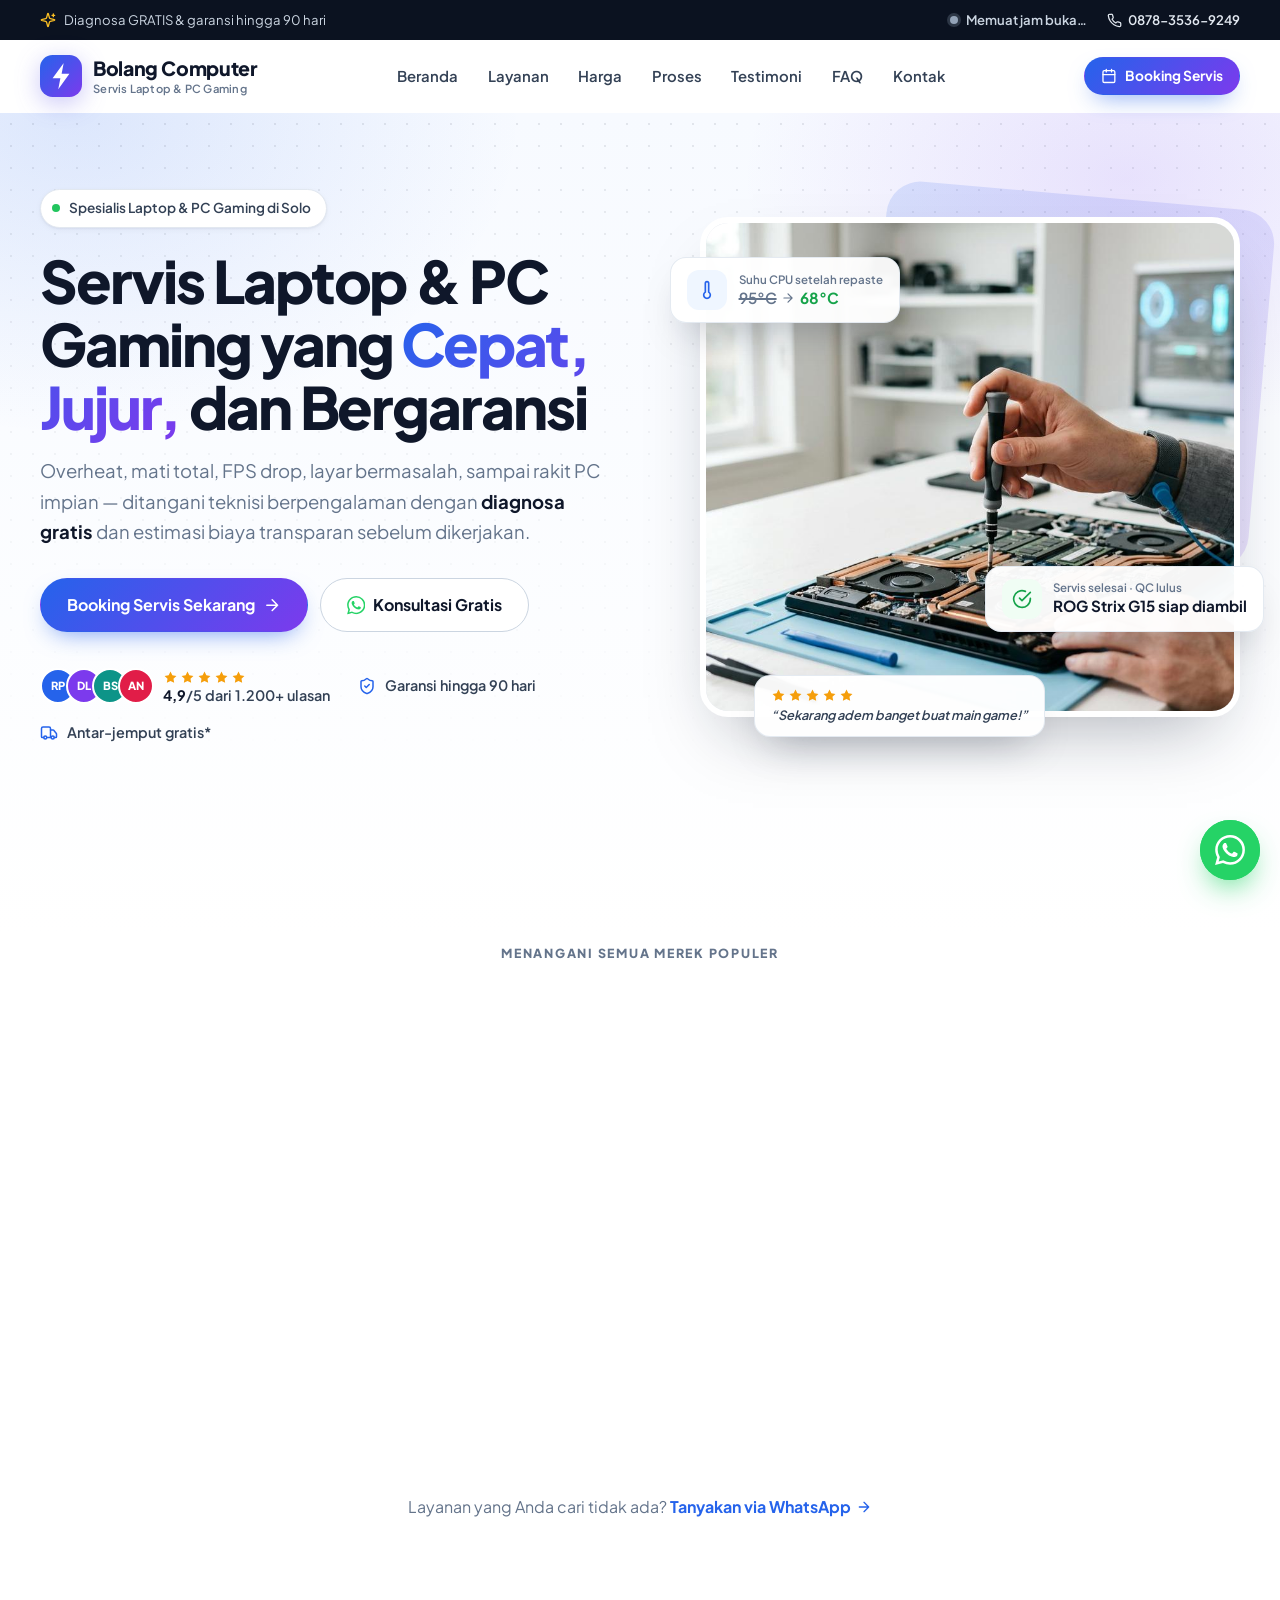
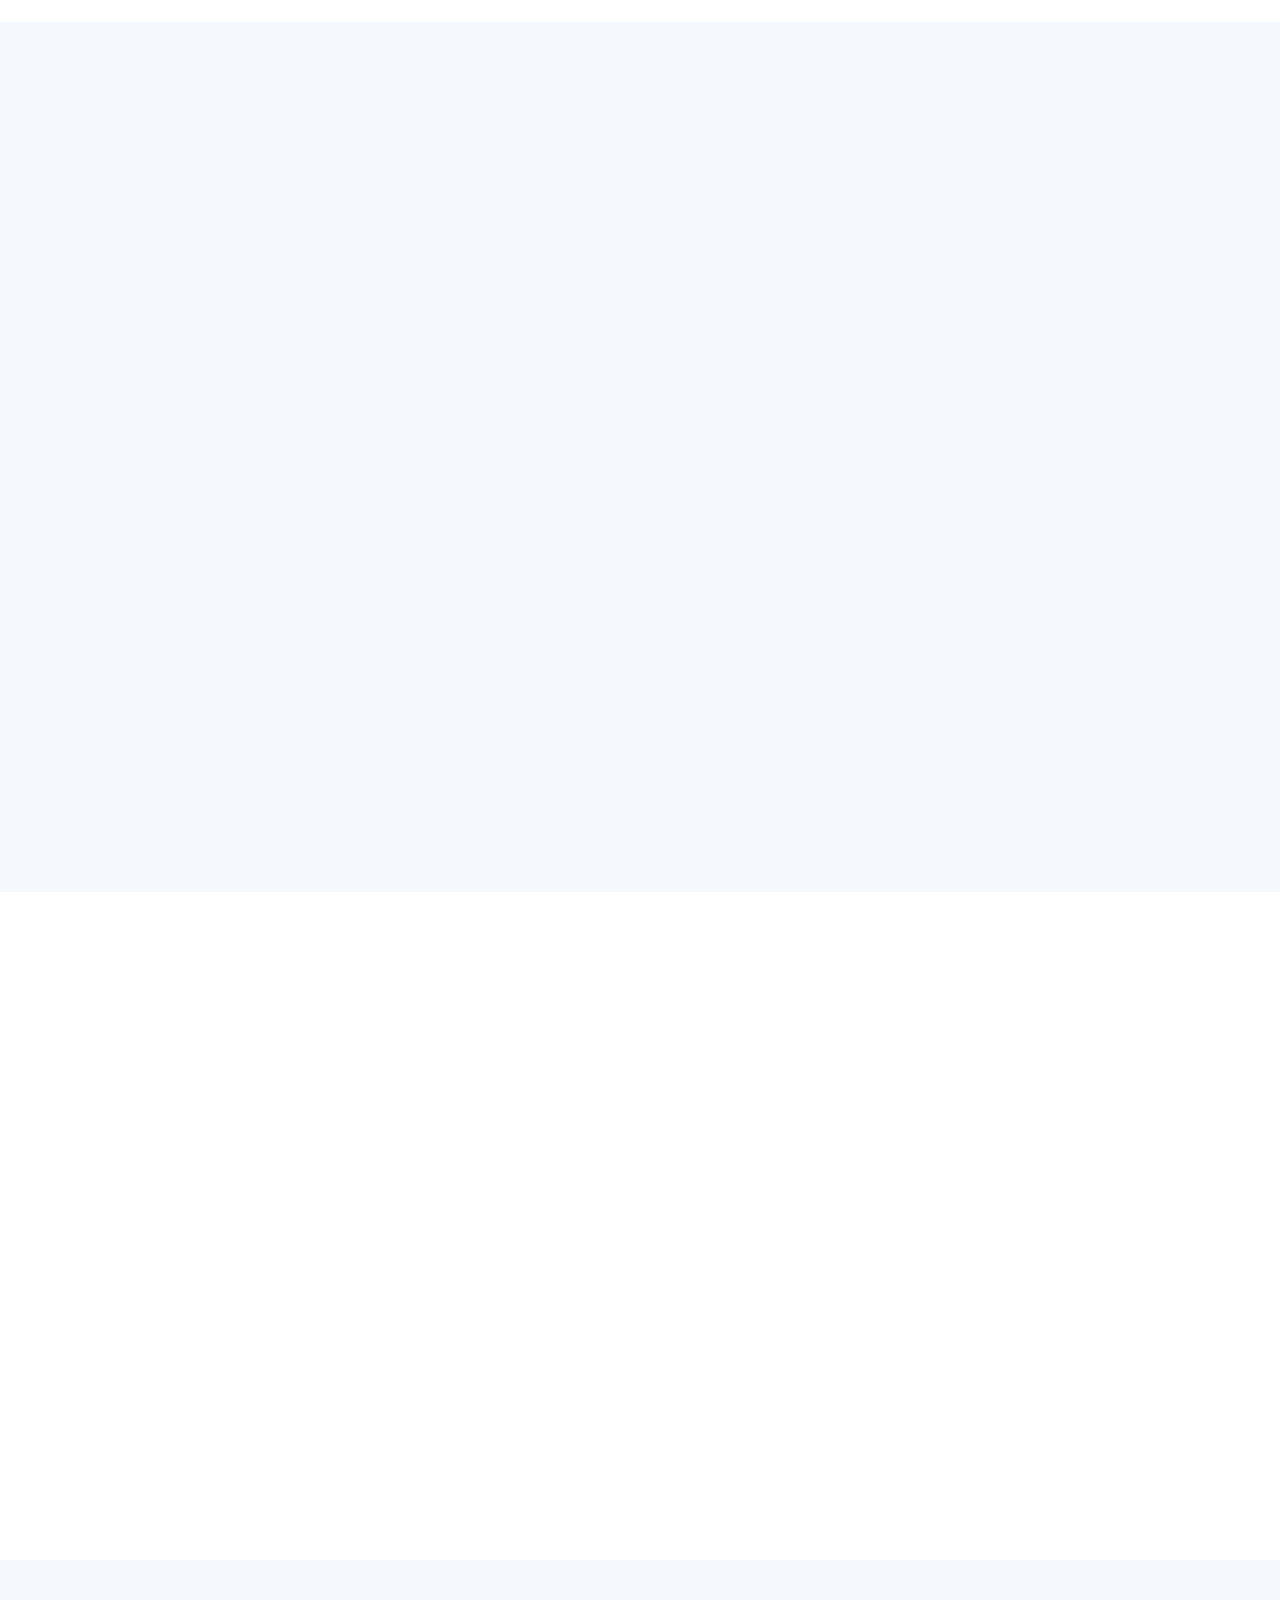
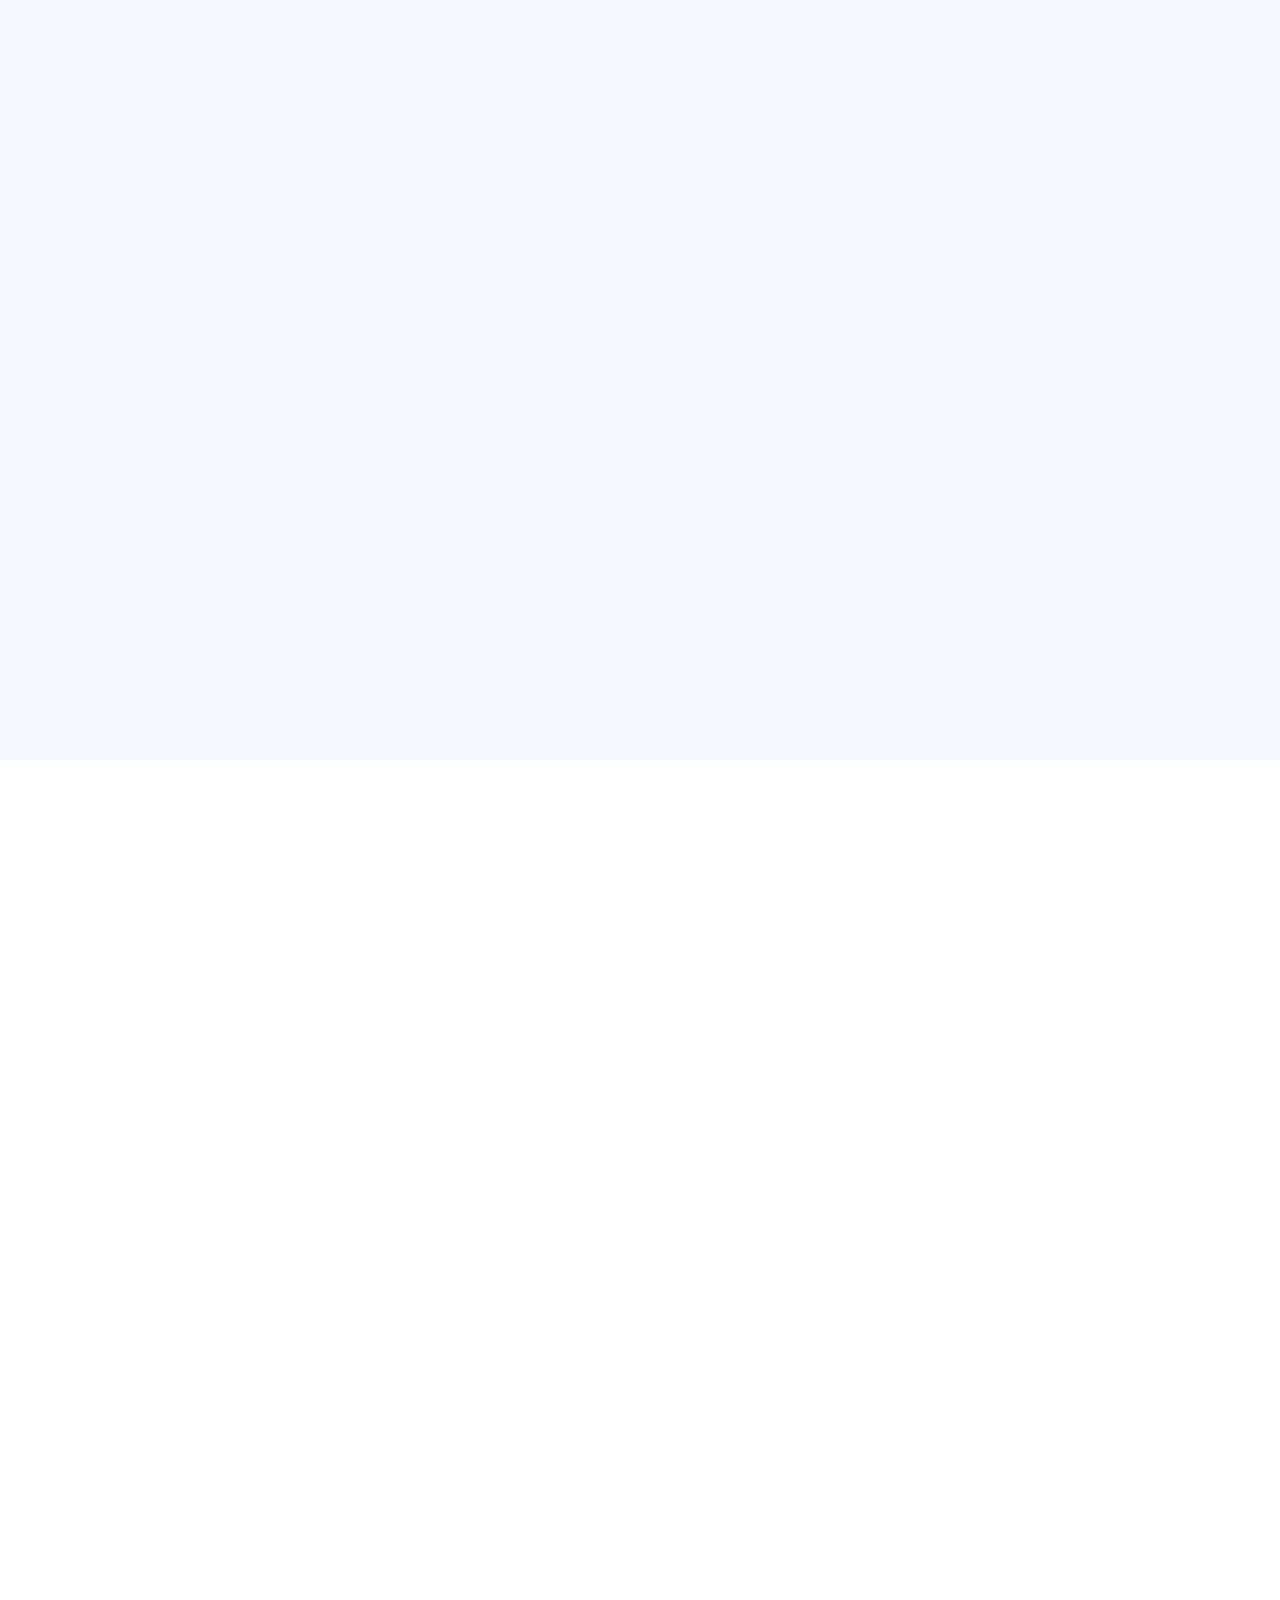
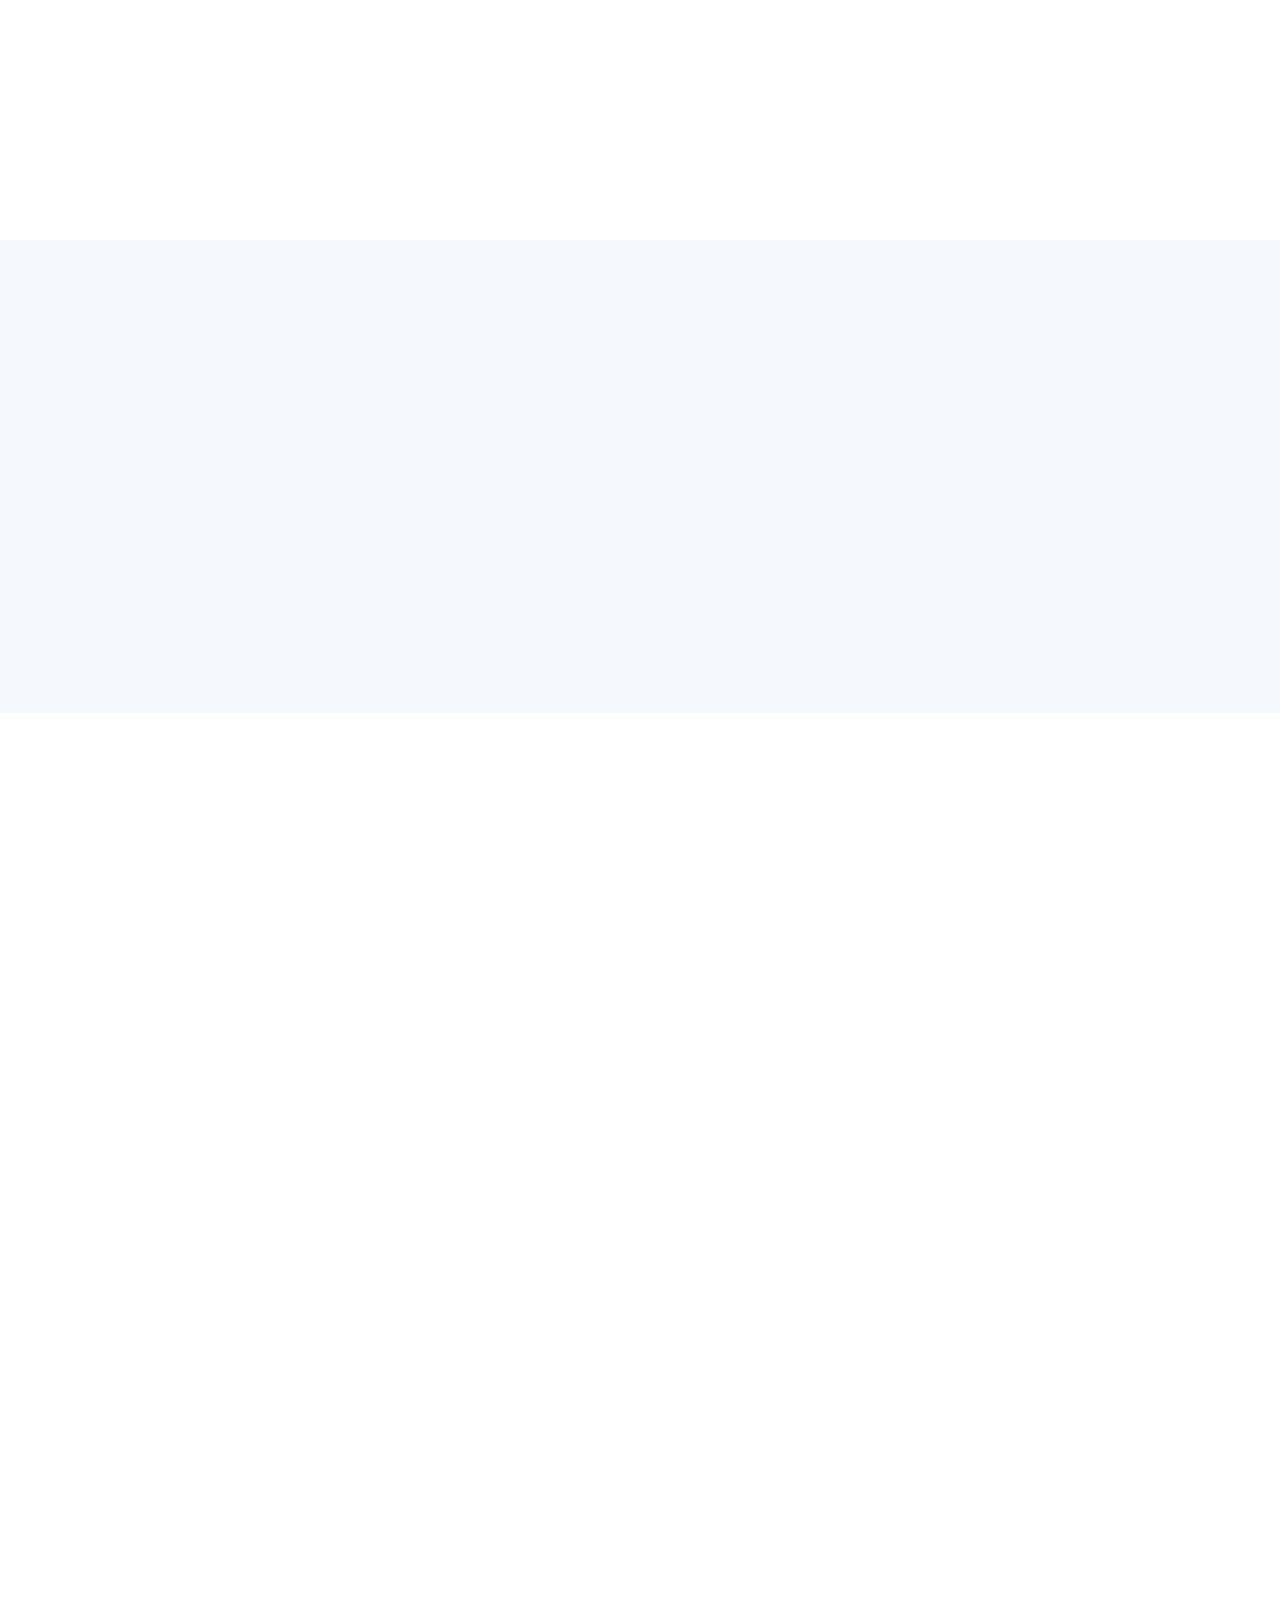
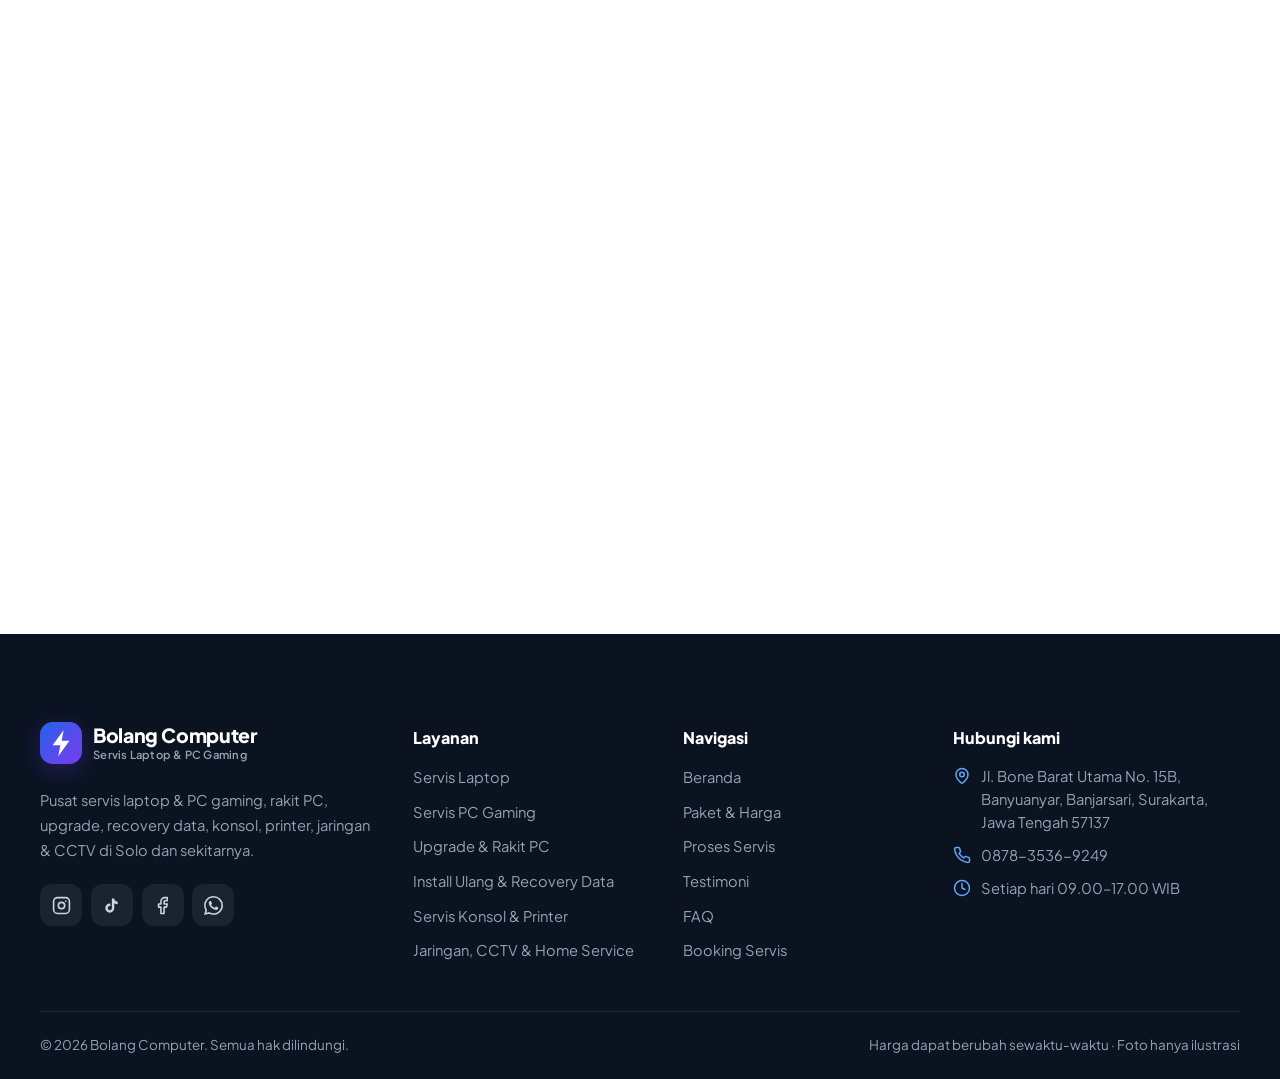
==== commit 60b08791: "Add files via upload" ====
--- a/index.html
+++ b/index.html
@@ -4,15 +4,25 @@
   <meta charset="UTF-8">
   <meta name="viewport" content="width=device-width, initial-scale=1">
   <title>Bolang Computer — Servis Laptop & PC Gaming di Solo</title>
-  <meta name="description" content="Servis laptop & PC gaming, rakit PC, upgrade SSD/RAM, install ulang, recovery data, servis konsol, printer, jaringan & CCTV di Banjarsari, Solo (Surakarta). Diagnosa gratis & bergaransi.">
+  <meta name="description" content="Servis laptop & PC gaming, rakit PC, upgrade SSD/RAM, install ulang, recovery data, servis konsol, printer, jaringan & CCTV di Banjarsari, Solo (Surakarta). Booking mudah via WhatsApp.">
   <meta name="theme-color" content="#2563eb">
+  <link rel="canonical" href="https://dewap4682-max.github.io/bolang-computer/">
+  <!-- Pratinjau saat link dibagikan (WhatsApp, Facebook, dll.) -->
   <meta property="og:type" content="website">
+  <meta property="og:site_name" content="Bolang Computer">
+  <meta property="og:locale" content="id_ID">
+  <meta property="og:url" content="https://dewap4682-max.github.io/bolang-computer/">
   <meta property="og:title" content="Bolang Computer — Servis Laptop & PC Gaming di Solo">
-  <meta property="og:description" content="Teknisi berpengalaman, harga transparan, garansi hingga 90 hari. Booking mudah via WhatsApp.">
-  <meta property="og:image" content="assets/img/hero.jpg">
+  <meta property="og:description" content="Servis laptop & PC gaming, rakit PC, upgrade, install ulang & recovery data di Banjarsari, Solo. Booking mudah via WhatsApp 0878-3536-9249.">
+  <meta property="og:image" content="https://dewap4682-max.github.io/bolang-computer/og-image.jpg">
+  <meta property="og:image:width" content="1200">
+  <meta property="og:image:height" content="630">
+  <meta property="og:image:alt" content="Bolang Computer — Servis Laptop & PC Gaming di Solo">
+  <meta name="twitter:card" content="summary_large_image">
+  <meta name="twitter:image" content="https://dewap4682-max.github.io/bolang-computer/og-image.jpg">
   <link rel="icon" href="data:image/svg+xml,%3Csvg xmlns='http://www.w3.org/2000/svg' viewBox='0 0 40 40'%3E%3Cdefs%3E%3ClinearGradient id='g' x1='0' y1='0' x2='1' y2='1'%3E%3Cstop offset='0' stop-color='%232563eb'/%3E%3Cstop offset='1' stop-color='%237c3aed'/%3E%3C/linearGradient%3E%3C/defs%3E%3Crect width='40' height='40' rx='12' fill='url(%23g)'/%3E%3Cpath d='M22.6 7.5 12 22.2h7.4l-2 10.3L28 17.8h-7.4l2-10.3Z' fill='white'/%3E%3C/svg%3E">
-  <link rel="preload" href="assets/fonts/plus-jakarta-sans-latin.woff2" as="font" type="font/woff2" crossorigin>
-  <link rel="stylesheet" href="assets/css/style.css">
+  <link rel="preload" href="plus-jakarta-sans.woff2" as="font" type="font/woff2" crossorigin>
+  <link rel="stylesheet" href="style.css">
   <script>document.documentElement.classList.add('js');</script>
 </head>
 <body>
@@ -145,7 +155,7 @@
 
       <div class="hero__visual">
         <div class="hero__img-wrap">
-          <img src="assets/img/hero.jpg" alt="Teknisi memperbaiki laptop gaming di meja servis yang bersih" width="1376" height="768" fetchpriority="high">
+          <img src="hero.jpg" alt="Teknisi memperbaiki laptop gaming di meja servis yang bersih" width="1376" height="768" fetchpriority="high">
         </div>
         <div class="float-card float-card--temp">
           <span class="float-card__icon tint-blue"><svg class="ic" aria-hidden="true"><use href="#i-thermometer"/></svg></span>
@@ -268,7 +278,7 @@
   <section class="section section--soft" id="keunggulan">
     <div class="container why">
       <div class="why__media" data-reveal>
-        <img src="assets/img/workshop.jpg" alt="Meja kerja servis yang rapi dengan PC gaming dan laptop yang sedang diperbaiki" width="1200" height="670" loading="lazy">
+        <img src="workshop.jpg" alt="Meja kerja servis yang rapi dengan PC gaming dan laptop yang sedang diperbaiki" width="1200" height="670" loading="lazy">
         <div class="why__badge">
           <strong>8+</strong><span>tahun melayani<br>Solo Raya</span>
         </div>
@@ -311,7 +321,7 @@
           </div>
         </div>
         <div class="cta__media">
-          <img src="assets/img/rakit-pc.jpg" alt="PC gaming custom berwarna putih dengan lampu RGB biru-ungu" width="1200" height="670" loading="lazy">
+          <img src="rakit-pc.jpg" alt="PC gaming custom berwarna putih dengan lampu RGB biru-ungu" width="1200" height="670" loading="lazy">
         </div>
       </div>
     </div>
@@ -621,7 +631,7 @@
 
 <div class="toasts" id="toasts" aria-live="polite"></div>
 
-<script src="assets/js/config.js"></script>
-<script src="assets/js/app.js"></script>
+<script src="config.js"></script>
+<script src="app.js"></script>
 </body>
 </html>
--- a/style.css
+++ b/style.css
@@ -0,0 +1,809 @@
+/* ==========================================================================
+   Website Servis Laptop & PC Gaming — Stylesheet
+   Tema: terang & bersih · tanpa framework
+   ========================================================================== */
+
+@font-face {
+  font-family: "Plus Jakarta Sans";
+  font-style: normal;
+  font-weight: 400 800;
+  font-display: swap;
+  src: url("plus-jakarta-sans.woff2") format("woff2");
+}
+
+:root {
+  --bg: #ffffff;
+  --bg-soft: #f5f8fc;
+  --bg-muted: #eef2f7;
+  --text: #0f172a;
+  --text-2: #334155;
+  --muted: #64748b;
+  --border: #e2e8f0;
+  --border-2: #cbd5e1;
+
+  --primary: #2563eb;
+  --primary-600: #1d4ed8;
+  --primary-50: #eff6ff;
+  --primary-100: #dbeafe;
+  --accent: #7c3aed;
+  --success: #16a34a;
+  --success-50: #f0fdf4;
+  --danger: #dc2626;
+  --wa: #25d366;
+  --wa-600: #1fb855;
+
+  --grad: linear-gradient(135deg, #2563eb 0%, #7c3aed 100%);
+  --radius: 20px;
+  --shadow-sm: 0 1px 2px rgba(15, 23, 42, .05), 0 2px 6px rgba(15, 23, 42, .04);
+  --shadow: 0 18px 40px -20px rgba(15, 23, 42, .22);
+  --shadow-lg: 0 34px 70px -28px rgba(15, 23, 42, .35);
+  --container: 1200px;
+  --header-h: 72px;
+  --font: "Plus Jakarta Sans", system-ui, -apple-system, "Segoe UI", Roboto, "Helvetica Neue", Arial, sans-serif;
+}
+
+/* ---------- Reset & dasar ---------- */
+*, *::before, *::after { box-sizing: border-box; }
+html { -webkit-text-size-adjust: 100%; scroll-behavior: smooth; scroll-padding-top: calc(var(--header-h) + 16px); }
+body {
+  margin: 0;
+  font-family: var(--font);
+  font-size: 16px;
+  line-height: 1.65;
+  color: var(--text-2);
+  background: var(--bg);
+  -webkit-font-smoothing: antialiased;
+  -moz-osx-font-smoothing: grayscale;
+  overflow-x: hidden;
+}
+img, svg, iframe { display: block; max-width: 100%; }
+img { height: auto; }
+h1, h2, h3, h4 { color: var(--text); line-height: 1.2; letter-spacing: -.02em; margin: 0 0 .5em; font-weight: 800; }
+p { margin: 0 0 1em; }
+a { color: var(--primary); text-decoration: none; }
+button, input, select, textarea { font: inherit; color: inherit; }
+button { cursor: pointer; }
+fieldset { margin: 0; padding: 0; border: 0; min-width: 0; }
+[hidden] { display: none !important; }
+::selection { background: #c7d2fe; color: var(--text); }
+:focus-visible { outline: 3px solid #93c5fd; outline-offset: 2px; }
+
+.sr-only { position: absolute !important; width: 1px; height: 1px; padding: 0; margin: -1px; overflow: hidden; clip: rect(0, 0, 0, 0); white-space: nowrap; border: 0; }
+.ic { width: 1.25em; height: 1.25em; flex-shrink: 0; fill: none; stroke: currentColor; stroke-width: 2; stroke-linecap: round; stroke-linejoin: round; }
+.ic--wa { color: var(--wa); }
+.container { width: min(var(--container), 100% - 2.5rem); margin-inline: auto; }
+.text-grad { background: var(--grad); -webkit-background-clip: text; background-clip: text; color: transparent; }
+.text-success { color: var(--success); }
+.nowrap { white-space: nowrap; }
+
+.skip-link { position: absolute; left: 1rem; top: -100px; z-index: 1000; background: var(--text); color: #fff; padding: .6rem 1rem; border-radius: 10px; font-weight: 700; }
+.skip-link:focus { top: 1rem; }
+
+/* Warna kategori */
+.tint-blue   { --tint: #2563eb; --tint-bg: #eff6ff; }
+.tint-violet { --tint: #7c3aed; --tint-bg: #f5f3ff; }
+.tint-amber  { --tint: #d97706; --tint-bg: #fffbeb; }
+.tint-teal   { --tint: #0d9488; --tint-bg: #f0fdfa; }
+.tint-rose   { --tint: #e11d48; --tint-bg: #fff1f2; }
+.tint-green  { --tint: #16a34a; --tint-bg: #f0fdf4; }
+
+/* ---------- Tombol ---------- */
+.btn {
+  --btn-h: 46px;
+  display: inline-flex; align-items: center; justify-content: center; gap: .5rem;
+  height: var(--btn-h); padding: 0 1.25rem;
+  border-radius: 999px; border: 1.5px solid transparent;
+  font-weight: 700; font-size: .95rem; line-height: 1; white-space: nowrap;
+  text-decoration: none; cursor: pointer; user-select: none;
+  transition: transform .2s ease, box-shadow .2s ease, background-color .2s ease, color .2s ease, border-color .2s ease;
+}
+.btn:hover { transform: translateY(-2px); }
+.btn:active { transform: translateY(0); }
+.btn .ic { width: 1.15em; height: 1.15em; }
+.btn--primary { color: #fff; background: var(--grad); box-shadow: 0 10px 24px -10px rgba(37, 99, 235, .65); }
+.btn--primary:hover { box-shadow: 0 16px 32px -12px rgba(79, 70, 229, .7); }
+.btn--wa { color: #fff; background: var(--wa); box-shadow: 0 10px 24px -10px rgba(37, 211, 102, .75); }
+.btn--wa:hover { background: var(--wa-600); }
+.btn--outline { color: var(--text); background: #fff; border-color: var(--border-2); }
+.btn--outline:hover { border-color: var(--primary); color: var(--primary); }
+.btn--ghost { color: var(--text-2); background: var(--bg-muted); }
+.btn--ghost:hover { background: var(--primary-50); color: var(--primary); }
+.btn--light { color: var(--text); background: #fff; box-shadow: var(--shadow-sm); border-color: var(--border); }
+.btn--outline-light { color: #fff; border-color: rgba(255, 255, 255, .35); background: rgba(255, 255, 255, .06); }
+.btn--outline-light:hover { background: rgba(255, 255, 255, .14); border-color: rgba(255, 255, 255, .6); }
+.btn--sm { --btn-h: 38px; padding: 0 1rem; font-size: .86rem; }
+.btn--xs { --btn-h: 32px; padding: 0 .8rem; font-size: .8rem; gap: .35rem; }
+.btn--lg { --btn-h: 54px; padding: 0 1.6rem; font-size: 1rem; }
+.btn--block { width: 100%; }
+
+/* ---------- Top bar ---------- */
+.topbar { background: #0b1220; color: #cbd5e1; font-size: .82rem; }
+.topbar__inner { display: flex; align-items: center; justify-content: space-between; gap: 1rem; min-height: 40px; }
+.topbar__promo { display: flex; align-items: center; gap: .5rem; margin: 0; min-width: 0; }
+.topbar__promo span { overflow: hidden; text-overflow: ellipsis; white-space: nowrap; }
+.topbar__promo .ic { color: #fbbf24; width: 16px; height: 16px; }
+.topbar__meta { display: flex; align-items: center; gap: 1.25rem; flex-shrink: 0; }
+.topbar a { color: #e2e8f0; display: inline-flex; align-items: center; gap: .4rem; font-weight: 600; }
+.topbar a:hover { color: #fff; }
+.topbar a .ic { width: 15px; height: 15px; }
+
+.status-pill { display: inline-flex; align-items: center; gap: .5rem; font-weight: 600; }
+.dot { width: 8px; height: 8px; border-radius: 50%; background: #94a3b8; box-shadow: 0 0 0 3px rgba(148, 163, 184, .25); flex-shrink: 0; }
+.is-open .dot { background: #22c55e; animation: pulse 2s infinite; }
+.is-closed .dot { background: #ef4444; box-shadow: 0 0 0 3px rgba(239, 68, 68, .22); }
+@keyframes pulse {
+  0% { box-shadow: 0 0 0 0 rgba(34, 197, 94, .55); }
+  70% { box-shadow: 0 0 0 8px rgba(34, 197, 94, 0); }
+  100% { box-shadow: 0 0 0 0 rgba(34, 197, 94, 0); }
+}
+
+@media (max-width: 760px) {
+  .topbar__promo { display: none; }
+  .topbar__inner { justify-content: center; }
+}
+@media (max-width: 400px) { .topbar__meta a { display: none; } }
+
+/* ---------- Header & navigasi ---------- */
+.header {
+  position: sticky; top: 0; z-index: 100;
+  background: rgba(255, 255, 255, .85);
+  -webkit-backdrop-filter: saturate(180%) blur(14px);
+  backdrop-filter: saturate(180%) blur(14px);
+  border-bottom: 1px solid transparent;
+  transition: box-shadow .3s, border-color .3s, background-color .3s;
+}
+.header.is-scrolled { border-color: var(--border); background: rgba(255, 255, 255, .94); box-shadow: 0 10px 30px -22px rgba(15, 23, 42, .35); }
+.header__inner { display: flex; align-items: center; justify-content: space-between; gap: 1.25rem; height: var(--header-h); }
+
+.logo { display: inline-flex; align-items: center; gap: .7rem; color: var(--text); flex-shrink: 0; }
+.logo__mark { width: 42px; height: 42px; flex-shrink: 0; filter: drop-shadow(0 6px 12px rgba(79, 70, 229, .3)); }
+.logo__mark svg { width: 100%; height: 100%; }
+.logo__text { display: flex; flex-direction: column; line-height: 1.1; }
+.logo__text strong { font-size: 1.22rem; font-weight: 800; letter-spacing: -.02em; }
+.logo__text small { font-size: .7rem; color: var(--muted); font-weight: 600; letter-spacing: .02em; margin-top: 2px; }
+
+.nav__list { display: flex; align-items: center; gap: .15rem; list-style: none; margin: 0; padding: 0; }
+.nav__link { display: block; padding: .5rem .85rem; border-radius: 999px; color: var(--text-2); font-weight: 600; font-size: .93rem; transition: color .2s, background-color .2s; }
+.nav__link:hover, .nav__link.is-active { color: var(--primary); background: var(--primary-50); }
+.nav__mobile-cta { display: none; }
+.header__actions { display: flex; align-items: center; gap: .6rem; }
+
+.nav-toggle {
+  display: none; width: 44px; height: 44px; border-radius: 12px; border: 1.5px solid var(--border); background: #fff;
+  align-items: center; justify-content: center; flex-direction: column; gap: 5px; padding: 0;
+}
+.nav-toggle span { display: block; width: 20px; height: 2px; background: var(--text); border-radius: 2px; transition: transform .3s, opacity .3s; }
+body.nav-open .nav-toggle span:nth-child(1) { transform: translateY(7px) rotate(45deg); }
+body.nav-open .nav-toggle span:nth-child(2) { opacity: 0; }
+body.nav-open .nav-toggle span:nth-child(3) { transform: translateY(-7px) rotate(-45deg); }
+
+@media (max-width: 1080px) {
+  .nav {
+    position: absolute; top: 100%; left: 0; right: 0;
+    background: #fff; border-bottom: 1px solid var(--border);
+    box-shadow: 0 24px 40px -24px rgba(15, 23, 42, .35);
+    padding: .75rem 1.25rem 1.5rem;
+    max-height: calc(100vh - var(--header-h)); overflow-y: auto;
+    opacity: 0; visibility: hidden; transform: translateY(-8px);
+    transition: opacity .25s ease, transform .25s ease, visibility .25s;
+  }
+  body.nav-open .nav { opacity: 1; visibility: visible; transform: none; }
+  .nav__list { flex-direction: column; align-items: stretch; gap: .2rem; width: min(var(--container), 100%); margin-inline: auto; }
+  .nav__link { padding: .85rem 1rem; border-radius: 12px; font-size: 1rem; }
+  .nav__mobile-cta { display: grid; gap: .6rem; margin: 1rem auto 0; width: min(var(--container), 100%); }
+  .nav-toggle { display: inline-flex; }
+}
+@media (max-width: 560px) { .header__cta { display: none; } }
+
+/* ---------- Section umum ---------- */
+.section { padding: clamp(64px, 8vw, 112px) 0; }
+.section--soft { background: var(--bg-soft); }
+.section-head { max-width: 760px; margin: 0 auto clamp(32px, 4vw, 52px); text-align: center; }
+.section-head--left { text-align: left; margin: 0; }
+.eyebrow {
+  display: inline-flex; align-items: center; gap: .55rem;
+  font-size: .78rem; font-weight: 800; letter-spacing: .14em; text-transform: uppercase;
+  color: var(--primary); margin-bottom: .9rem;
+}
+.eyebrow::before { content: ""; width: 20px; height: 2px; border-radius: 2px; background: var(--grad); }
+.eyebrow--light { color: #93c5fd; }
+.eyebrow--light::before { background: #93c5fd; }
+.section-title { font-size: clamp(1.75rem, 1.1rem + 2.3vw, 2.7rem); letter-spacing: -.03em; line-height: 1.15; }
+.section-lead { font-size: 1.05rem; color: var(--muted); max-width: 640px; margin-inline: auto; }
+.section-lead--left { margin-inline: 0; }
+
+/* Animasi muncul saat scroll */
+.js [data-reveal] { opacity: 0; transform: translateY(26px); transition: opacity .7s ease, transform .7s cubic-bezier(.2, .8, .2, 1); }
+.js [data-reveal].is-visible { opacity: 1; transform: none; }
+
+/* ---------- Hero ---------- */
+.hero { position: relative; isolation: isolate; padding: clamp(36px, 6vw, 76px) 0 clamp(40px, 5vw, 64px); overflow: hidden; }
+.hero__bg {
+  position: absolute; inset: 0; z-index: -2;
+  background:
+    radial-gradient(620px 420px at 88% 8%, rgba(124, 58, 237, .13), transparent 62%),
+    radial-gradient(720px 520px at 6% 0%, rgba(37, 99, 235, .13), transparent 62%),
+    linear-gradient(180deg, #f7faff 0%, #fff 100%);
+}
+.hero__bg::after {
+  content: ""; position: absolute; inset: 0;
+  background-image: radial-gradient(rgba(15, 23, 42, .09) 1px, transparent 1px);
+  background-size: 22px 22px;
+  -webkit-mask-image: linear-gradient(180deg, #000 0%, transparent 80%);
+  mask-image: linear-gradient(180deg, #000 0%, transparent 80%);
+}
+.hero__grid { display: grid; grid-template-columns: 1.05fr .95fr; gap: clamp(36px, 5vw, 72px); align-items: center; }
+
+.eyebrow-pill {
+  display: inline-flex; align-items: center; gap: .55rem;
+  padding: .45rem .95rem .45rem .7rem; margin-bottom: 1.3rem;
+  background: #fff; border: 1px solid var(--border); border-radius: 999px;
+  font-size: .85rem; font-weight: 600; color: var(--text-2); box-shadow: var(--shadow-sm);
+}
+.pulse-dot { width: 8px; height: 8px; border-radius: 50%; background: #22c55e; animation: pulse 2s infinite; }
+.hero__title { font-size: clamp(2.15rem, 1.2rem + 3.6vw, 3.65rem); line-height: 1.08; letter-spacing: -.035em; margin-bottom: 1.15rem; }
+.hero__lead { font-size: clamp(1.02rem, .95rem + .35vw, 1.16rem); color: var(--muted); max-width: 580px; }
+.hero__lead strong { color: var(--text); }
+.hero__actions { display: flex; flex-wrap: wrap; gap: .8rem; margin: 1.9rem 0 2.1rem; }
+.hero__trust { display: flex; flex-wrap: wrap; align-items: center; gap: 1rem 1.75rem; list-style: none; padding: 0; margin: 0; font-size: .9rem; color: var(--text-2); font-weight: 600; }
+.hero__trust li { display: flex; align-items: center; gap: .55rem; }
+.hero__trust > li > .ic { color: var(--primary); }
+.hero__rating { line-height: 1.35; }
+.hero__rating strong { color: var(--text); }
+.avatars { display: flex; }
+.avatars span { width: 36px; height: 36px; border-radius: 50%; border: 2px solid #fff; margin-left: -10px; display: grid; place-items: center; font-size: .7rem; font-weight: 800; color: #fff; }
+.avatars span:first-child { margin-left: 0; }
+
+.stars { display: inline-flex; gap: 2px; color: #f59e0b; vertical-align: middle; }
+.stars .ic { width: 15px; height: 15px; }
+.stars .is-off { color: #e2e8f0; }
+
+.hero__visual { position: relative; }
+.hero__visual::before {
+  content: ""; position: absolute; z-index: -1; top: -22px; right: -22px; width: 72%; height: 72%;
+  border-radius: 34px; background: var(--grad); opacity: .14; transform: rotate(5deg);
+}
+.hero__img-wrap { position: relative; border-radius: 28px; overflow: hidden; aspect-ratio: 1.08 / 1; border: 6px solid #fff; background: #e2e8f0; box-shadow: var(--shadow-lg); }
+.hero__img-wrap img { width: 100%; height: 100%; object-fit: cover; object-position: 60% 60%; }
+
+.float-card {
+  position: absolute; display: flex; align-items: center; gap: .7rem;
+  padding: .75rem 1rem; background: rgba(255, 255, 255, .96);
+  border: 1px solid rgba(226, 232, 240, .9); border-radius: 16px;
+  box-shadow: 0 20px 40px -18px rgba(15, 23, 42, .35);
+  animation: floaty 6s ease-in-out infinite;
+}
+.float-card small { display: block; font-size: .72rem; color: var(--muted); font-weight: 600; line-height: 1.3; }
+.float-card strong { display: flex; align-items: center; gap: .3rem; font-size: .95rem; color: var(--text); white-space: nowrap; line-height: 1.3; }
+.float-card strong .ic { width: 14px; height: 14px; color: var(--muted); }
+.float-card s { color: var(--muted); font-weight: 600; text-decoration-thickness: 2px; }
+.float-card__icon { width: 40px; height: 40px; border-radius: 12px; display: grid; place-items: center; background: var(--tint-bg); color: var(--tint); flex-shrink: 0; }
+.float-card--temp { top: 8%; left: -30px; }
+.float-card--done { bottom: 17%; right: -24px; animation-delay: -2s; }
+.float-card--rating { bottom: -20px; left: 10%; flex-direction: column; align-items: flex-start; gap: .25rem; animation-delay: -4s; }
+.float-card--rating small { font-size: .8rem; color: var(--text-2); font-style: italic; }
+@keyframes floaty { 0%, 100% { transform: translateY(0); } 50% { transform: translateY(-10px); } }
+
+.stats {
+  margin-top: clamp(44px, 6vw, 76px);
+  display: grid; grid-template-columns: repeat(4, 1fr);
+  background: #fff; border: 1px solid var(--border); border-radius: 24px;
+  box-shadow: var(--shadow); padding: 1.5rem .5rem;
+}
+.stat { position: relative; text-align: center; padding: .4rem 1rem; }
+.stat + .stat::before { content: ""; position: absolute; left: 0; top: 15%; bottom: 15%; width: 1px; background: var(--border); }
+.stat__num { font-size: clamp(1.65rem, 1.1rem + 1.6vw, 2.4rem); font-weight: 800; letter-spacing: -.03em; line-height: 1.15; font-variant-numeric: tabular-nums; background: var(--grad); -webkit-background-clip: text; background-clip: text; color: transparent; }
+.stat__label { font-size: .88rem; color: var(--muted); font-weight: 600; margin-top: .2rem; }
+
+@media (max-width: 1240px) {
+  .float-card--temp { left: -12px; }
+  .float-card--done { right: -10px; }
+}
+@media (max-width: 1024px) {
+  .hero__grid { grid-template-columns: 1fr; }
+  .hero__visual { max-width: 640px; width: 100%; margin-inline: auto; }
+  .hero__img-wrap { aspect-ratio: 4 / 3; }
+}
+@media (max-width: 720px) {
+  .stats { grid-template-columns: repeat(2, 1fr); row-gap: 1.1rem; }
+  .stat:nth-child(3)::before { display: none; }
+}
+@media (max-width: 640px) {
+  .hero__actions .btn { flex: 1 1 100%; }
+  .float-card { padding: .55rem .75rem; gap: .55rem; }
+  .float-card__icon { width: 34px; height: 34px; border-radius: 10px; }
+  .float-card strong { font-size: .84rem; }
+  .float-card--temp { top: 12px; left: 12px; }
+  .float-card--done { right: 12px; bottom: 12px; }
+  .float-card--rating { display: none; }
+  .hero__visual::before { right: -10px; top: -12px; }
+}
+
+/* ---------- Merek (marquee) ---------- */
+.brands { padding: 8px 0 clamp(52px, 6vw, 76px); }
+.brands__title { text-align: center; font-size: .78rem; font-weight: 800; letter-spacing: .14em; text-transform: uppercase; color: var(--muted); margin-bottom: 1.1rem; }
+.marquee { overflow: hidden; -webkit-mask-image: linear-gradient(90deg, transparent, #000 10%, #000 90%, transparent); mask-image: linear-gradient(90deg, transparent, #000 10%, #000 90%, transparent); }
+.marquee__track { display: flex; width: max-content; animation: marquee 45s linear infinite; }
+.marquee:hover .marquee__track { animation-play-state: paused; }
+.marquee__list { display: flex; gap: .75rem; padding: 0 .75rem 0 0; margin: 0; list-style: none; }
+.marquee__list li { padding: .6rem 1.2rem; border: 1px solid var(--border); border-radius: 999px; background: #fff; font-weight: 700; color: #475569; white-space: nowrap; font-size: .95rem; }
+@keyframes marquee { to { transform: translateX(-50%); } }
+
+/* ---------- Filter kategori ---------- */
+.filter { display: flex; flex-wrap: wrap; justify-content: center; gap: .45rem; margin-bottom: 2rem; }
+.chip {
+  display: inline-flex; align-items: center; gap: .4rem; height: 40px; padding: 0 .5rem 0 .9rem;
+  border-radius: 999px; border: 1.5px solid var(--border); background: #fff;
+  font-weight: 700; font-size: .86rem; color: var(--text-2); transition: all .2s; flex-shrink: 0;
+}
+.chip:hover { border-color: var(--primary); color: var(--primary); }
+.chip.is-active { background: var(--text); border-color: var(--text); color: #fff; }
+.chip__count { display: inline-grid; place-items: center; min-width: 22px; height: 22px; padding: 0 6px; border-radius: 999px; background: var(--bg-muted); color: var(--muted); font-size: .75rem; }
+.chip.is-active .chip__count { background: rgba(255, 255, 255, .18); color: #fff; }
+@media (max-width: 640px) {
+  .filter { flex-wrap: nowrap; overflow-x: auto; justify-content: flex-start; margin-inline: -1.25rem; padding: 0 1.25rem .5rem; scrollbar-width: none; }
+  .filter::-webkit-scrollbar { display: none; }
+}
+
+/* ---------- Kartu layanan ---------- */
+.services-grid { display: grid; grid-template-columns: repeat(auto-fill, minmax(min(100%, 270px), 1fr)); gap: 1.25rem; }
+.service-card {
+  position: relative; display: flex; flex-direction: column; padding: 1.5rem;
+  background: #fff; border: 1px solid var(--border); border-radius: var(--radius);
+  cursor: pointer; overflow: hidden;
+  transition: transform .25s ease, box-shadow .25s ease, border-color .25s ease;
+}
+.service-card::before { content: ""; position: absolute; inset: 0 0 auto 0; height: 3px; background: var(--tint); transform: scaleX(0); transform-origin: left; transition: transform .35s ease; }
+.service-card:hover { transform: translateY(-6px); box-shadow: var(--shadow); border-color: transparent; }
+.service-card:hover::before { transform: scaleX(1); }
+.service-card__icon { width: 52px; height: 52px; border-radius: 14px; display: grid; place-items: center; background: var(--tint-bg); color: var(--tint); margin-bottom: 1.1rem; transition: transform .3s; }
+.service-card:hover .service-card__icon { transform: rotate(-6deg) scale(1.05); }
+.service-card__icon .ic { width: 26px; height: 26px; }
+.service-card__title { font-size: 1.08rem; margin-bottom: .45rem; }
+.service-card__desc { font-size: .9rem; color: var(--muted); margin-bottom: 1rem; line-height: 1.6; }
+.service-card__points { list-style: none; padding: 0; margin: 0 0 .9rem; display: grid; gap: .4rem; font-size: .86rem; color: var(--text-2); }
+.service-card__points li { display: flex; gap: .5rem; align-items: flex-start; line-height: 1.45; }
+.service-card__points .ic { width: 15px; height: 15px; color: var(--success); margin-top: .15rem; stroke-width: 3; }
+.service-card__more { display: inline-flex; align-items: center; gap: .35rem; align-self: flex-start; margin: 0 0 1.1rem; padding: 0; border: 0; background: none; color: var(--tint); font-weight: 700; font-size: .84rem; }
+.service-card__more .ic { width: 15px; height: 15px; transition: transform .2s; }
+.service-card__more:hover .ic { transform: translateX(3px); }
+.service-card__foot { margin-top: auto; display: flex; align-items: flex-end; justify-content: space-between; gap: .75rem; padding-top: 1rem; border-top: 1px dashed var(--border); }
+.service-card__price { line-height: 1.25; min-width: 0; }
+.service-card__price small { display: block; font-size: .68rem; color: var(--muted); font-weight: 800; text-transform: uppercase; letter-spacing: .08em; }
+.service-card__price strong { font-size: 1.12rem; color: var(--text); font-weight: 800; letter-spacing: -.01em; }
+.service-card__price em { display: block; font-style: normal; font-size: .72rem; color: var(--muted); margin-top: .1rem; }
+.badge { position: absolute; top: 1.15rem; right: 1.15rem; padding: .28rem .6rem; border-radius: 999px; font-size: .66rem; font-weight: 800; letter-spacing: .06em; text-transform: uppercase; }
+.badge--hot { background: #fff7ed; color: #ea580c; border: 1px solid #fed7aa; }
+.services-note { text-align: center; margin: 2rem 0 0; color: var(--muted); }
+.services-note a { display: inline-flex; align-items: center; gap: .3rem; font-weight: 700; }
+.services-note .ic { width: 16px; height: 16px; }
+
+.anim-in { animation: fadeUp .45s ease both; }
+@keyframes fadeUp { from { opacity: 0; transform: translateY(14px); } to { opacity: 1; transform: none; } }
+
+/* ---------- Paket ---------- */
+.packages-toggle { display: flex; justify-content: center; margin-bottom: 2.6rem; }
+.segmented { display: inline-flex; gap: 4px; padding: 5px; background: #fff; border: 1px solid var(--border); border-radius: 999px; box-shadow: var(--shadow-sm); }
+.segmented button { display: inline-flex; align-items: center; gap: .5rem; height: 42px; padding: 0 1.2rem; border: 0; border-radius: 999px; background: transparent; font-weight: 700; font-size: .92rem; color: var(--muted); transition: all .25s; }
+.segmented button:hover { color: var(--text); }
+.segmented button[aria-checked="true"] { background: var(--text); color: #fff; box-shadow: 0 8px 18px -10px rgba(15, 23, 42, .7); }
+.segmented .ic { width: 18px; height: 18px; }
+
+.packages { display: grid; grid-template-columns: repeat(3, 1fr); gap: 1.25rem; align-items: stretch; margin-bottom: clamp(48px, 6vw, 72px); }
+.package { position: relative; display: flex; flex-direction: column; padding: 2rem 1.75rem 1.75rem; background: #fff; border: 1px solid var(--border); border-radius: 24px; transition: transform .25s, box-shadow .25s; }
+.package:hover { transform: translateY(-4px); box-shadow: var(--shadow); }
+.package--featured { border: 2px solid transparent; background: linear-gradient(#fff, #fff) padding-box, var(--grad) border-box; box-shadow: 0 30px 60px -32px rgba(79, 70, 229, .5); }
+.package__badge { position: absolute; top: -15px; left: 50%; transform: translateX(-50%); display: inline-flex; align-items: center; gap: .3rem; padding: .4rem .95rem; border-radius: 999px; background: var(--grad); color: #fff; font-size: .75rem; font-weight: 800; letter-spacing: .03em; white-space: nowrap; box-shadow: 0 10px 20px -10px rgba(79, 70, 229, .8); }
+.package__badge .ic { width: 14px; height: 14px; fill: currentColor; }
+.package__top { display: flex; align-items: center; justify-content: space-between; gap: .75rem; margin-bottom: .35rem; }
+.package__top h3 { font-size: 1.3rem; margin: 0; }
+.package__garansi { display: inline-flex; align-items: center; gap: .3rem; padding: .25rem .6rem; border-radius: 999px; background: var(--success-50); color: var(--success); font-size: .74rem; font-weight: 700; white-space: nowrap; }
+.package__garansi .ic { width: 14px; height: 14px; }
+.package__desc { color: var(--muted); font-size: .92rem; margin-bottom: .4rem; }
+.package__price { display: flex; align-items: baseline; gap: .3rem; margin: .4rem 0 1.25rem; color: var(--text); }
+.package__cur { font-size: 1.05rem; font-weight: 800; }
+.package__amount { font-size: 2.65rem; font-weight: 800; letter-spacing: -.04em; line-height: 1; font-variant-numeric: tabular-nums; }
+.package__features { list-style: none; padding: 1.25rem 0 0; margin: 0 0 1.75rem; border-top: 1px solid var(--border); display: grid; gap: .7rem; font-size: .92rem; }
+.package__features li { display: flex; gap: .6rem; align-items: flex-start; line-height: 1.45; }
+.package__features .ic { width: 20px; height: 20px; padding: 3px; border-radius: 50%; background: var(--success-50); color: var(--success); stroke-width: 3; }
+.package .btn { margin-top: auto; }
+.packages.is-switching .package__amount, .packages.is-switching .package__features li { animation: fadeUp .4s ease both; }
+@media (min-width: 961px) {
+  .package--featured { transform: translateY(-12px); }
+  .package--featured:hover { transform: translateY(-16px); }
+}
+@media (max-width: 960px) { .packages { grid-template-columns: 1fr; max-width: 540px; margin-inline: auto; row-gap: 2rem; } }
+
+/* ---------- Daftar harga ---------- */
+.pricelist { background: #fff; border: 1px solid var(--border); border-radius: 24px; padding: clamp(1.25rem, 3vw, 2rem); box-shadow: var(--shadow-sm); }
+.pricelist__head { display: flex; flex-wrap: wrap; align-items: flex-end; justify-content: space-between; gap: 1rem; margin-bottom: 1.25rem; }
+.pricelist__head h3 { font-size: 1.35rem; margin-bottom: .2rem; }
+.pricelist__head p { margin: 0; color: var(--muted); font-size: .93rem; }
+
+.search { position: relative; display: flex; align-items: center; width: min(100%, 340px); }
+.search .ic { position: absolute; left: 15px; width: 18px; height: 18px; color: var(--muted); pointer-events: none; }
+.search input { width: 100%; height: 48px; padding: 0 1rem 0 2.75rem; border: 1.5px solid var(--border); border-radius: 999px; background: var(--bg-soft); transition: border-color .2s, box-shadow .2s, background-color .2s; }
+.search input:focus { outline: none; border-color: var(--primary); background: #fff; box-shadow: 0 0 0 4px var(--primary-100); }
+.search--center { width: min(100%, 540px); margin: 0 auto 1.75rem; }
+.search--center input { background: #fff; }
+
+.tabs { display: flex; gap: .45rem; overflow-x: auto; padding: .15rem .15rem .8rem; margin: 0 -.15rem .35rem; scrollbar-width: none; }
+.tabs::-webkit-scrollbar { display: none; }
+.tab { flex-shrink: 0; height: 40px; padding: 0 1.05rem; border: 0; border-radius: 999px; background: var(--bg-muted); color: var(--text-2); font-weight: 700; font-size: .87rem; transition: all .2s; }
+.tab:hover { background: var(--primary-50); color: var(--primary); }
+.tab.is-active { background: var(--primary); color: #fff; box-shadow: 0 8px 18px -10px rgba(37, 99, 235, .8); }
+.tabs.is-searching .tab.is-active { background: var(--bg-muted); color: var(--text-2); box-shadow: none; }
+
+.table-wrap { overflow-x: auto; }
+.price-table { width: 100%; border-collapse: collapse; font-size: .94rem; }
+.price-table th { text-align: left; font-size: .72rem; text-transform: uppercase; letter-spacing: .08em; color: var(--muted); font-weight: 800; padding: .75rem 1rem; background: var(--bg-soft); }
+.price-table th:first-child { border-radius: 12px 0 0 12px; }
+.price-table th:last-child { border-radius: 0 12px 12px 0; }
+.price-table td { padding: .95rem 1rem; border-bottom: 1px solid var(--border); vertical-align: middle; }
+.price-table tbody tr:last-child td { border-bottom: 0; }
+.price-table tbody tr { transition: background-color .15s; animation: fadeUp .35s ease both; }
+.price-table tbody tr:hover { background: #fafcff; }
+.pl-item { font-weight: 700; color: var(--text); }
+.pl-cat { display: inline-block; margin-left: .5rem; padding: .12rem .5rem; border-radius: 999px; background: var(--bg-muted); color: var(--muted); font-size: .7rem; font-weight: 700; vertical-align: middle; }
+.pl-note { display: block; color: var(--muted); font-size: .8rem; margin-top: .1rem; }
+.pl-price { font-weight: 800; color: var(--text); white-space: nowrap; }
+.pl-price small { font-weight: 600; color: var(--muted); font-size: .78rem; }
+.pl-free { display: inline-block; padding: .2rem .65rem; border-radius: 999px; background: var(--success-50); color: var(--success); font-size: .84rem; font-weight: 800; }
+.pl-time { color: var(--muted); white-space: nowrap; font-size: .88rem; }
+.pl-time .ic { display: inline-block; width: 15px; height: 15px; vertical-align: -3px; margin-right: .35rem; }
+.pl-action { text-align: right; width: 1%; white-space: nowrap; }
+.btn.is-picked { background: var(--success-50); border-color: #86efac; color: var(--success); }
+mark { background: #fef08a; color: inherit; border-radius: 3px; padding: 0 .1em; }
+.pricelist__empty { text-align: center; padding: 2rem 1rem; color: var(--muted); margin: 0; }
+.pricelist__note { display: flex; gap: .65rem; align-items: flex-start; margin: 1.25rem 0 0; padding: 1rem 1.1rem; border-radius: 14px; background: var(--primary-50); color: #1e3a8a; font-size: .87rem; line-height: 1.55; }
+.pricelist__note .ic { color: var(--primary); margin-top: .1rem; width: 18px; height: 18px; }
+
+@media (max-width: 680px) {
+  .price-table thead { display: none; }
+  .price-table, .price-table tbody { display: block; width: 100%; }
+  .price-table tr { display: grid; grid-template-columns: 1fr auto; gap: .3rem .75rem; padding: .95rem .15rem; border-bottom: 1px solid var(--border); }
+  .price-table tbody tr:last-child { border-bottom: 0; }
+  .price-table td { display: block; padding: 0; border: 0; }
+  .price-table td:nth-child(1) { grid-column: 1 / -1; }
+  .price-table td:nth-child(2) { grid-column: 1; grid-row: 2; }
+  .price-table td:nth-child(3) { grid-column: 1; grid-row: 3; }
+  .price-table td:nth-child(4) { grid-column: 2; grid-row: 2 / 4; align-self: center; width: auto; }
+  .search { width: 100%; }
+}
+
+/* ---------- Proses ---------- */
+.steps { display: grid; grid-template-columns: repeat(5, 1fr); gap: 1.25rem; list-style: none; padding: 0; margin: 0; }
+.step { position: relative; text-align: center; padding: 0 .4rem; }
+.step__icon { position: relative; z-index: 1; width: 78px; height: 78px; margin: 0 auto 1.15rem; border-radius: 24px; display: grid; place-items: center; background: #fff; border: 1px solid var(--border); color: var(--primary); box-shadow: var(--shadow-sm); transition: transform .3s, box-shadow .3s; }
+.step:hover .step__icon { transform: translateY(-4px) rotate(-4deg); box-shadow: var(--shadow); }
+.step__icon .ic { width: 30px; height: 30px; }
+.step__num { position: absolute; top: -9px; right: -9px; width: 27px; height: 27px; border-radius: 50%; background: var(--grad); color: #fff; font-size: .78rem; font-weight: 800; display: grid; place-items: center; box-shadow: 0 0 0 3px #fff; }
+.step:not(:last-child)::after { content: ""; position: absolute; top: 39px; left: calc(50% + 52px); width: calc(100% - 104px + 1.25rem); height: 2px; background: repeating-linear-gradient(90deg, var(--border-2) 0 6px, transparent 6px 12px); }
+.step h3 { font-size: 1.04rem; margin-bottom: .35rem; }
+.step p { font-size: .9rem; color: var(--muted); margin: 0; }
+@media (max-width: 960px) {
+  .steps { grid-template-columns: 1fr; max-width: 560px; margin-inline: auto; gap: 0; }
+  .step { display: grid; grid-template-columns: 64px 1fr; gap: 1.1rem; text-align: left; padding: 0 0 1.9rem; }
+  .step__icon { width: 64px; height: 64px; margin: 0; border-radius: 20px; }
+  .step__icon .ic { width: 26px; height: 26px; }
+  .step h3 { margin-top: .4rem; }
+  .step:not(:last-child)::after { top: 74px; left: 31px; width: 2px; height: calc(100% - 82px); background: repeating-linear-gradient(180deg, var(--border-2) 0 6px, transparent 6px 12px); }
+}
+
+/* ---------- Keunggulan ---------- */
+.why { display: grid; grid-template-columns: .95fr 1.05fr; gap: clamp(36px, 5vw, 76px); align-items: center; }
+.why__media { position: relative; }
+.why__media img { width: 100%; aspect-ratio: 1 / 1.02; object-fit: cover; object-position: 40% center; border-radius: 28px; box-shadow: var(--shadow-lg); }
+.why__badge { position: absolute; left: -18px; bottom: 30px; display: flex; align-items: center; gap: .8rem; padding: 1rem 1.25rem; background: #fff; border-radius: 18px; box-shadow: var(--shadow-lg); animation: floaty 7s ease-in-out infinite; }
+.why__badge strong { font-size: 2rem; font-weight: 800; line-height: 1; background: var(--grad); -webkit-background-clip: text; background-clip: text; color: transparent; }
+.why__badge > span { font-size: .84rem; color: var(--muted); font-weight: 600; line-height: 1.35; }
+.why__badge b { color: var(--text); }
+.why__badge--top { left: auto; right: -18px; top: 30px; bottom: auto; animation-delay: -3s; }
+.why__badge-icon { width: 42px; height: 42px; border-radius: 12px; display: grid; place-items: center; background: var(--tint-bg); color: var(--tint); }
+.features { display: grid; grid-template-columns: repeat(2, 1fr); gap: 1.5rem 1.6rem; margin-top: 2rem; }
+.feature { display: flex; gap: .9rem; align-items: flex-start; }
+.feature__icon { width: 46px; height: 46px; border-radius: 14px; display: grid; place-items: center; flex-shrink: 0; background: #fff; color: var(--tint); box-shadow: var(--shadow-sm); border: 1px solid var(--border); }
+.feature h3 { font-size: 1rem; margin-bottom: .25rem; }
+.feature p { font-size: .89rem; color: var(--muted); margin: 0; line-height: 1.55; }
+@media (max-width: 1024px) {
+  .why { grid-template-columns: 1fr; }
+  .why__media { max-width: 680px; }
+  .why__media img { aspect-ratio: 16 / 10; }
+  .why__badge { left: 14px; bottom: 14px; }
+  .why__badge--top { right: 14px; top: 14px; left: auto; bottom: auto; }
+}
+@media (max-width: 600px) {
+  .features { grid-template-columns: 1fr; }
+  .why__badge { padding: .7rem .9rem; }
+  .why__badge strong { font-size: 1.5rem; }
+  .why__badge--top { display: none; }
+}
+
+/* ---------- CTA Rakit PC ---------- */
+.section--cta { padding-bottom: 0; }
+.cta {
+  position: relative; isolation: isolate; overflow: hidden;
+  display: grid; grid-template-columns: 1.08fr .92fr; gap: clamp(1.75rem, 4vw, 3.5rem); align-items: center;
+  padding: clamp(1.75rem, 4.5vw, 3.75rem); border-radius: 32px; color: #cbd5e1;
+  background:
+    radial-gradient(520px 320px at 92% 0%, rgba(124, 58, 237, .55), transparent 62%),
+    radial-gradient(520px 320px at 0% 100%, rgba(37, 99, 235, .5), transparent 62%),
+    #0b1220;
+}
+.cta::before {
+  content: ""; position: absolute; inset: 0; z-index: -1;
+  background-image: linear-gradient(rgba(255, 255, 255, .05) 1px, transparent 1px), linear-gradient(90deg, rgba(255, 255, 255, .05) 1px, transparent 1px);
+  background-size: 34px 34px;
+  -webkit-mask-image: radial-gradient(ellipse at 30% 50%, #000 20%, transparent 75%);
+  mask-image: radial-gradient(ellipse at 30% 50%, #000 20%, transparent 75%);
+}
+.cta h2 { color: #fff; font-size: clamp(1.6rem, 1rem + 2vw, 2.35rem); letter-spacing: -.03em; line-height: 1.18; }
+.cta p { font-size: 1.02rem; }
+.cta__list { list-style: none; padding: 0; margin: 1.25rem 0 1.9rem; display: grid; gap: .65rem; }
+.cta__list li { display: flex; align-items: center; gap: .6rem; color: #e2e8f0; font-weight: 600; font-size: .95rem; }
+.cta__list .ic { width: 20px; height: 20px; padding: 3px; border-radius: 50%; background: rgba(74, 222, 128, .15); color: #4ade80; stroke-width: 3; }
+.cta__actions { display: flex; flex-wrap: wrap; gap: .75rem; }
+.cta__media img { width: 100%; aspect-ratio: 4 / 3.2; object-fit: cover; object-position: 35% center; border-radius: 22px; border: 1px solid rgba(255, 255, 255, .14); box-shadow: 0 30px 60px -24px rgba(0, 0, 0, .7); }
+@media (max-width: 900px) { .cta { grid-template-columns: 1fr; } .cta__media { order: -1; } .cta__media img { aspect-ratio: 16 / 9; } }
+@media (max-width: 520px) { .cta__actions .btn { flex: 1 1 100%; } }
+
+/* ---------- Testimoni ---------- */
+.testi-head { display: flex; flex-wrap: wrap; align-items: flex-end; justify-content: space-between; gap: 1.5rem; margin-bottom: 2.25rem; }
+.testi-head .section-head { max-width: 640px; }
+.testi-head .section-title { margin-bottom: 0; }
+.testi-head__side { display: flex; align-items: center; gap: 1rem; flex-wrap: wrap; }
+.rating-summary { display: flex; align-items: center; gap: .9rem; padding: .8rem 1.15rem; background: #fff; border: 1px solid var(--border); border-radius: 18px; box-shadow: var(--shadow-sm); }
+.rating-summary__score { font-size: 2.1rem; font-weight: 800; color: var(--text); line-height: 1; letter-spacing: -.03em; }
+.rating-summary small { display: block; color: var(--muted); font-size: .8rem; font-weight: 600; margin-top: .15rem; }
+.carousel__nav { display: flex; gap: .5rem; }
+.icon-btn { width: 48px; height: 48px; border-radius: 50%; border: 1.5px solid var(--border); background: #fff; display: grid; place-items: center; color: var(--text); padding: 0; transition: all .2s; }
+.icon-btn:hover { border-color: var(--primary); color: var(--primary); transform: translateY(-2px); }
+
+.carousel__viewport { overflow: hidden; margin: -14px; padding: 14px; touch-action: pan-y; }
+.carousel__track { --per-view: 3; --gap: 24px; display: flex; gap: var(--gap); transition: transform .6s cubic-bezier(.22, .8, .28, 1); will-change: transform; }
+.testi {
+  position: relative; flex: 0 0 calc((100% - (var(--per-view) - 1) * var(--gap)) / var(--per-view));
+  display: flex; flex-direction: column; padding: 1.7rem;
+  background: #fff; border: 1px solid var(--border); border-radius: 22px; box-shadow: var(--shadow-sm);
+  user-select: none;
+}
+.testi__quote { position: absolute; top: 1.3rem; right: 1.4rem; width: 38px; height: 38px; color: var(--primary-100); }
+.testi__text { margin: 1rem 0 1.25rem; color: var(--text-2); font-size: .96rem; line-height: 1.7; }
+.testi__tag { display: inline-flex; align-items: center; gap: .35rem; align-self: flex-start; margin-bottom: 1.25rem; padding: .28rem .7rem; border-radius: 999px; background: var(--primary-50); color: var(--primary); font-size: .75rem; font-weight: 700; }
+.testi__tag .ic { width: 13px; height: 13px; }
+.testi__author { margin-top: auto; display: flex; align-items: center; gap: .8rem; padding-top: 1.1rem; border-top: 1px solid var(--border); }
+.avatar { width: 46px; height: 46px; border-radius: 50%; display: grid; place-items: center; color: #fff; font-weight: 800; font-size: .9rem; flex-shrink: 0; }
+.testi__name { font-weight: 800; color: var(--text); font-size: .95rem; line-height: 1.3; }
+.testi__meta { font-size: .8rem; color: var(--muted); }
+.carousel__dots { display: flex; justify-content: center; gap: .5rem; margin-top: 1.9rem; }
+.carousel__dots button { width: 10px; height: 10px; padding: 0; border: 0; border-radius: 999px; background: var(--border-2); transition: all .3s; }
+.carousel__dots button.is-active { width: 30px; background: var(--grad); }
+@media (max-width: 1079px) { .carousel__track { --per-view: 2; } }
+@media (max-width: 719px) { .carousel__track { --per-view: 1; --gap: 16px; } .testi-head__side { width: 100%; justify-content: space-between; } }
+
+/* ---------- FAQ ---------- */
+.faq-wrap { max-width: 860px; margin-inline: auto; }
+.faq-list { display: grid; gap: .75rem; }
+.faq-item { background: #fff; border: 1px solid var(--border); border-radius: 18px; transition: border-color .25s, box-shadow .25s; }
+.faq-item.is-open { border-color: #bfdbfe; box-shadow: 0 14px 34px -22px rgba(37, 99, 235, .45); }
+.faq-item h3 { margin: 0; font-size: inherit; letter-spacing: 0; }
+.faq-q { width: 100%; display: flex; align-items: center; justify-content: space-between; gap: 1rem; padding: 1.15rem 1.35rem; border: 0; border-radius: 18px; background: none; text-align: left; font-weight: 700; font-size: 1.01rem; color: var(--text); line-height: 1.45; }
+.faq-q:hover { color: var(--primary); }
+.faq-icon { width: 32px; height: 32px; border-radius: 50%; display: grid; place-items: center; flex-shrink: 0; background: var(--bg-muted); color: var(--text-2); transition: transform .3s, background-color .3s, color .3s; }
+.faq-icon .ic { width: 16px; height: 16px; stroke-width: 2.5; }
+.faq-item.is-open .faq-icon { transform: rotate(45deg); background: var(--primary); color: #fff; }
+.faq-a { display: grid; grid-template-rows: 0fr; transition: grid-template-rows .35s ease; }
+.faq-item.is-open .faq-a { grid-template-rows: 1fr; }
+.faq-a__inner { overflow: hidden; visibility: hidden; transition: visibility .35s; }
+.faq-item.is-open .faq-a__inner { visibility: visible; }
+.faq-a p { padding: 0 1.35rem 1.25rem; margin: 0; color: var(--muted); line-height: 1.7; }
+.faq-empty { text-align: center; color: var(--muted); padding: 1.5rem; margin: 0; }
+
+/* ---------- Booking ---------- */
+.booking { display: grid; grid-template-columns: 1.32fr .88fr; gap: 1.75rem; align-items: start; }
+.card { background: #fff; border: 1px solid var(--border); border-radius: 24px; box-shadow: var(--shadow-sm); }
+.form-card { padding: clamp(1.25rem, 3.5vw, 2.25rem); box-shadow: var(--shadow); }
+.form-card__head { display: flex; align-items: center; gap: .9rem; margin-bottom: 1.6rem; padding-bottom: 1.25rem; border-bottom: 1px solid var(--border); }
+.form-card__head h3 { font-size: 1.2rem; margin: 0 0 .1rem; }
+.form-card__head p { margin: 0; color: var(--muted); font-size: .88rem; }
+.form-card__icon { width: 48px; height: 48px; border-radius: 14px; display: grid; place-items: center; background: var(--grad); color: #fff; flex-shrink: 0; box-shadow: 0 10px 20px -10px rgba(79, 70, 229, .8); }
+
+.form-grid { display: grid; grid-template-columns: 1fr 1fr; gap: 1.15rem 1rem; }
+.field { min-width: 0; }
+.field--full { grid-column: 1 / -1; }
+.field > label, .field > .label, .label-row > label { display: block; font-weight: 700; font-size: .88rem; color: var(--text); margin-bottom: .45rem; padding: 0; }
+.label-row { display: flex; align-items: center; justify-content: space-between; gap: .5rem; }
+.label-row__count { font-size: .76rem; font-weight: 700; color: var(--primary); margin-bottom: .45rem; }
+.req { color: var(--danger); }
+.opt { color: var(--muted); font-weight: 500; }
+.input { width: 100%; height: 50px; padding: 0 .95rem; border: 1.5px solid var(--border); border-radius: 12px; background: #fff; color: var(--text); font-size: .95rem; transition: border-color .2s, box-shadow .2s; }
+textarea.input { height: auto; min-height: 96px; padding: .8rem .95rem; resize: vertical; line-height: 1.55; }
+select.input {
+  -webkit-appearance: none; appearance: none; padding-right: 2.6rem; cursor: pointer;
+  background-image: url("data:image/svg+xml,%3Csvg xmlns='http://www.w3.org/2000/svg' viewBox='0 0 24 24' fill='none' stroke='%2364748b' stroke-width='2.2' stroke-linecap='round' stroke-linejoin='round'%3E%3Cpath d='m6 9 6 6 6-6'/%3E%3C/svg%3E");
+  background-repeat: no-repeat; background-position: right .9rem center; background-size: 18px;
+}
+.input::placeholder { color: #94a3b8; }
+.input:hover { border-color: var(--border-2); }
+.input:focus { outline: none; border-color: var(--primary); box-shadow: 0 0 0 4px var(--primary-100); }
+.field.has-error .input { border-color: var(--danger); background: #fffafa; }
+.field.has-error .input:focus { box-shadow: 0 0 0 4px #fee2e2; }
+.field__error { display: none; align-items: center; gap: .35rem; margin: .4rem 0 0; font-size: .8rem; color: var(--danger); font-weight: 600; }
+.field__error .ic { width: 15px; height: 15px; }
+.field.has-error .field__error { display: flex; }
+.field__hint { margin: .4rem 0 0; font-size: .78rem; color: var(--muted); }
+.field__hint:empty { display: none; }
+.field.flash { animation: flashField 1.4s ease; border-radius: 14px; }
+@keyframes flashField { 0%, 100% { box-shadow: 0 0 0 0 rgba(37, 99, 235, 0); } 25% { box-shadow: 0 0 0 8px rgba(37, 99, 235, .18); } }
+
+.chips { display: flex; flex-wrap: wrap; gap: .5rem; margin-bottom: .65rem; }
+.chips:empty { display: none; }
+.svc-chip { display: inline-flex; align-items: center; gap: .45rem; max-width: 100%; padding: .35rem .4rem .35rem .85rem; border-radius: 999px; background: var(--primary-50); border: 1px solid #bfdbfe; color: #1e40af; font-weight: 700; font-size: .84rem; line-height: 1.3; animation: pop .25s ease; }
+.svc-chip span { overflow: hidden; text-overflow: ellipsis; }
+.svc-chip button { width: 22px; height: 22px; flex-shrink: 0; border-radius: 50%; border: 0; padding: 0; display: grid; place-items: center; background: rgba(37, 99, 235, .12); color: #1e40af; transition: all .2s; }
+.svc-chip button:hover { background: #1e40af; color: #fff; }
+.svc-chip .ic { width: 13px; height: 13px; stroke-width: 2.6; }
+@keyframes pop { from { transform: scale(.85); opacity: 0; } to { transform: none; opacity: 1; } }
+
+.methods { display: grid; grid-template-columns: repeat(3, 1fr); gap: .65rem; }
+.method { position: relative; display: flex; gap: .7rem; align-items: flex-start; padding: .9rem; border: 1.5px solid var(--border); border-radius: 14px; cursor: pointer; transition: border-color .2s, background-color .2s, box-shadow .2s; }
+.method input { position: absolute; opacity: 0; pointer-events: none; }
+.method__icon { width: 38px; height: 38px; border-radius: 11px; display: grid; place-items: center; flex-shrink: 0; background: var(--bg-muted); color: var(--text-2); transition: all .2s; }
+.method__icon .ic { width: 19px; height: 19px; }
+.method strong { display: block; font-size: .9rem; color: var(--text); line-height: 1.3; }
+.method small { display: block; font-size: .76rem; color: var(--muted); line-height: 1.4; margin-top: .15rem; }
+.method:hover { border-color: var(--border-2); }
+.method.is-checked { border-color: var(--primary); background: var(--primary-50); box-shadow: 0 0 0 3px var(--primary-100); }
+.method.is-checked .method__icon { background: var(--primary); color: #fff; }
+.method.has-focus { outline: 3px solid #93c5fd; outline-offset: 2px; }
+
+.form-submit { margin-top: .4rem; }
+.form-privacy { display: flex; align-items: center; justify-content: center; gap: .45rem; margin: .9rem 0 0; font-size: .8rem; color: var(--muted); }
+.form-privacy .ic { width: 15px; height: 15px; }
+
+/* Kontak */
+.contact { display: grid; gap: 1.25rem; }
+.open-card { display: flex; align-items: center; gap: 1rem; padding: 1.15rem 1.35rem; }
+.open-card__icon { width: 46px; height: 46px; border-radius: 14px; display: grid; place-items: center; flex-shrink: 0; background: var(--bg-muted); color: var(--muted); transition: all .3s; }
+.open-card small { display: block; font-size: .74rem; color: var(--muted); font-weight: 700; text-transform: uppercase; letter-spacing: .06em; }
+.open-card strong { color: var(--text); font-size: .98rem; line-height: 1.35; display: block; }
+.open-card .dot { margin-left: auto; width: 12px; height: 12px; }
+.open-card.is-open { border-color: #bbf7d0; background: linear-gradient(135deg, #f0fdf4, #fff 70%); }
+.open-card.is-open .open-card__icon { background: #dcfce7; color: var(--success); }
+.open-card.is-closed { border-color: #fecaca; background: linear-gradient(135deg, #fef2f2, #fff 70%); }
+.open-card.is-closed .open-card__icon { background: #fee2e2; color: var(--danger); }
+
+.contact-card { padding: 1.5rem; }
+.contact-card__title { font-size: 1.08rem; margin-bottom: 1.1rem; }
+.info-list { list-style: none; margin: 0 0 1.25rem; padding: 0; display: grid; gap: 1rem; }
+.info-list li { display: flex; gap: .85rem; align-items: flex-start; }
+.info-list__icon { width: 42px; height: 42px; border-radius: 12px; display: grid; place-items: center; flex-shrink: 0; background: var(--tint-bg); color: var(--tint); }
+.info-list__icon .ic { width: 20px; height: 20px; }
+.info-list small { display: block; font-size: .72rem; font-weight: 800; color: var(--muted); text-transform: uppercase; letter-spacing: .07em; }
+.info-list a, .info-list span { color: var(--text); font-weight: 600; font-size: .93rem; line-height: 1.5; word-break: break-word; }
+.info-list a:hover { color: var(--primary); }
+
+.map { position: relative; height: 230px; border-radius: 18px; overflow: hidden; background: #e8eef7; border: 1px solid var(--border); }
+.map__placeholder {
+  position: absolute; inset: 0; display: grid; place-items: center; text-align: center; padding: 1rem;
+  background-color: #eaf1fb;
+  background-image:
+    linear-gradient(115deg, transparent 47%, #fff 47%, #fff 53%, transparent 53%),
+    linear-gradient(25deg, transparent 46%, #fff 46%, #fff 50%, transparent 50%),
+    linear-gradient(#d9e4f2 1px, transparent 1px), linear-gradient(90deg, #d9e4f2 1px, transparent 1px);
+  background-size: 100% 100%, 100% 100%, 26px 26px, 26px 26px;
+}
+.map__placeholder p { margin: 0 0 .8rem; color: var(--text); line-height: 1.35; font-size: .92rem; }
+.map__pin { width: 50px; height: 50px; margin: 0 auto .7rem; border-radius: 50% 50% 50% 0; transform: rotate(-45deg); background: var(--grad); display: grid; place-items: center; box-shadow: 0 12px 24px -8px rgba(37, 99, 235, .6); }
+.map__pin .ic { transform: rotate(45deg); color: #fff; }
+.map__actions { display: flex; flex-wrap: wrap; justify-content: center; gap: .5rem; }
+.map iframe { position: absolute; inset: 0; width: 100%; height: 100%; border: 0; }
+
+.hours { width: 100%; border-collapse: collapse; font-size: .92rem; margin-bottom: 1.25rem; }
+.hours td { padding: .5rem 0; border-bottom: 1px dashed var(--border); }
+.hours tr:last-child td { border-bottom: 0; }
+.hours td:last-child { text-align: right; font-weight: 700; color: var(--text); font-variant-numeric: tabular-nums; }
+.hours tr.is-today td { color: var(--primary); font-weight: 800; }
+.today-badge { display: inline-block; margin-left: .45rem; padding: .08rem .5rem; border-radius: 999px; background: var(--primary); color: #fff; font-size: .66rem; font-weight: 800; vertical-align: 1px; }
+
+.socials { display: flex; gap: .55rem; flex-wrap: wrap; }
+.social { width: 42px; height: 42px; border-radius: 12px; display: grid; place-items: center; background: var(--bg-muted); color: var(--text-2); transition: all .2s; }
+.social:hover { background: var(--primary); color: #fff; transform: translateY(-2px); }
+.social .ic { width: 19px; height: 19px; }
+
+@media (max-width: 1024px) { .booking { grid-template-columns: 1fr; } }
+@media (max-width: 640px) {
+  .form-grid { grid-template-columns: 1fr; }
+  .methods { grid-template-columns: 1fr; }
+}
+
+/* ---------- Footer ---------- */
+.footer { background: #0b1220; color: #94a3b8; padding: clamp(56px, 7vw, 88px) 0 0; font-size: .92rem; margin-top: clamp(64px, 8vw, 112px); }
+.footer__grid { display: grid; grid-template-columns: 1.45fr 1fr 1fr 1.25fr; gap: 2.5rem; }
+.logo--light, .footer .logo--light, .footer .logo--light:hover { color: #fff; }
+.logo--light .logo__text small { color: #94a3b8; }
+.footer h4 { color: #fff; font-size: 1rem; margin: .4rem 0 1.1rem; letter-spacing: 0; }
+.footer ul { list-style: none; margin: 0; padding: 0; display: grid; gap: .65rem; }
+.footer a { color: #94a3b8; transition: color .2s; }
+.footer a:hover { color: #fff; }
+.footer__about { margin: 1.1rem 0 1.35rem; max-width: 340px; line-height: 1.7; }
+.footer .social { background: rgba(255, 255, 255, .07); color: #cbd5e1; }
+.footer .social:hover { background: var(--primary); color: #fff; }
+.footer__contact li { display: flex; gap: .65rem; align-items: flex-start; line-height: 1.55; }
+.footer__contact .ic { width: 18px; height: 18px; color: #60a5fa; margin-top: .15rem; }
+.footer__bottom { display: flex; flex-wrap: wrap; justify-content: space-between; gap: .5rem 1.5rem; margin-top: 3rem; padding: 1.4rem 0; border-top: 1px solid rgba(255, 255, 255, .08); font-size: .84rem; }
+.footer__bottom p { margin: 0; }
+@media (max-width: 960px) { .footer__grid { grid-template-columns: 1fr 1fr; } }
+@media (max-width: 560px) { .footer__grid { grid-template-columns: 1fr; gap: 2rem; } }
+
+/* ---------- Tombol melayang ---------- */
+.fab-wa { position: fixed; right: 20px; bottom: 20px; z-index: 90; width: 60px; height: 60px; border-radius: 50%; background: var(--wa); color: #fff; display: grid; place-items: center; box-shadow: 0 14px 30px -10px rgba(37, 211, 102, .85); transition: transform .2s; }
+.fab-wa::before { content: ""; position: absolute; inset: 0; z-index: -1; border-radius: 50%; background: var(--wa); animation: ring 2.4s ease-out infinite; }
+.fab-wa:hover { transform: scale(1.07); }
+.fab-wa > .ic { width: 30px; height: 30px; }
+.fab-wa__label { position: absolute; right: calc(100% + 12px); top: 50%; transform: translate(6px, -50%); padding: .5rem .85rem; border-radius: 12px; background: #fff; color: var(--text); font-weight: 700; font-size: .85rem; white-space: nowrap; box-shadow: var(--shadow); opacity: 0; pointer-events: none; transition: opacity .25s, transform .25s; }
+.fab-wa:hover .fab-wa__label, .fab-wa:focus-visible .fab-wa__label { opacity: 1; transform: translate(0, -50%); }
+@keyframes ring { 0% { transform: scale(1); opacity: .55; } 100% { transform: scale(1.75); opacity: 0; } }
+.to-top { position: fixed; right: 27px; bottom: 94px; z-index: 89; width: 46px; height: 46px; border-radius: 50%; border: 1px solid var(--border); background: #fff; color: var(--text); display: grid; place-items: center; padding: 0; box-shadow: var(--shadow); opacity: 0; visibility: hidden; transform: translateY(10px); transition: all .3s; }
+.to-top.is-visible { opacity: 1; visibility: visible; transform: none; }
+.to-top:hover { color: var(--primary); border-color: var(--primary); }
+
+/* ---------- Modal ---------- */
+.modal { width: min(580px, calc(100% - 2rem)); max-height: calc(100dvh - 2rem); padding: 0; border: 0; border-radius: 24px; background: #fff; color: var(--text-2); box-shadow: 0 40px 80px -20px rgba(15, 23, 42, .5); overflow: hidden; }
+.modal[open] { animation: modalIn .32s cubic-bezier(.2, .9, .3, 1.15); }
+.modal::backdrop { background: rgba(15, 23, 42, .55); -webkit-backdrop-filter: blur(4px); backdrop-filter: blur(4px); }
+@keyframes modalIn { from { opacity: 0; transform: translateY(18px) scale(.97); } to { opacity: 1; transform: none; } }
+.modal__panel { display: flex; flex-direction: column; max-height: calc(100dvh - 2rem); }
+.modal__head { display: flex; align-items: flex-start; gap: 1rem; padding: 1.5rem 1.5rem 1rem; }
+.modal__head h3 { font-size: 1.25rem; margin: 0 0 .15rem; }
+.modal__head p { margin: 0; color: var(--muted); font-size: .9rem; }
+.modal__eyebrow { display: block; font-size: .72rem; font-weight: 800; letter-spacing: .1em; text-transform: uppercase; color: var(--muted); margin-bottom: .15rem; }
+.modal__icon { width: 52px; height: 52px; border-radius: 15px; display: grid; place-items: center; flex-shrink: 0; background: var(--tint-bg, var(--primary-50)); color: var(--tint, var(--primary)); }
+.modal__icon .ic { width: 26px; height: 26px; }
+.modal__close { margin-left: auto; width: 38px; height: 38px; border-radius: 50%; border: 0; padding: 0; display: grid; place-items: center; flex-shrink: 0; background: var(--bg-muted); color: var(--text-2); transition: all .2s; }
+.modal__close:hover { background: #fee2e2; color: var(--danger); }
+.modal__body { padding: .25rem 1.5rem 1.4rem; overflow-y: auto; overscroll-behavior: contain; }
+.modal__foot { display: flex; flex-wrap: wrap; gap: .6rem; justify-content: flex-end; padding: 1rem 1.5rem 1.4rem; border-top: 1px solid var(--border); background: var(--bg-soft); }
+.modal__foot .btn { flex: 1 1 180px; }
+.sm-desc { color: var(--text-2); }
+.sm-sub { font-size: .8rem; text-transform: uppercase; letter-spacing: .08em; color: var(--muted); margin: 1.35rem 0 .6rem; }
+.info-grid { display: grid; grid-template-columns: repeat(3, 1fr); gap: .6rem; margin: 1rem 0 0; }
+.info-grid div { padding: .8rem .9rem; border-radius: 14px; background: var(--bg-soft); border: 1px solid var(--border); }
+.info-grid small { display: block; font-size: .68rem; color: var(--muted); font-weight: 800; text-transform: uppercase; letter-spacing: .06em; }
+.info-grid strong { font-size: .93rem; color: var(--text); line-height: 1.35; display: block; margin-top: .1rem; }
+.check-list { list-style: none; padding: 0; margin: 0; display: grid; gap: .5rem; font-size: .93rem; }
+.check-list li { display: flex; gap: .55rem; align-items: flex-start; }
+.check-list .ic { width: 18px; height: 18px; color: var(--success); stroke-width: 3; margin-top: .15rem; }
+.mini-prices { list-style: none; padding: 0; margin: 0; }
+.mini-prices li { display: flex; justify-content: space-between; align-items: baseline; gap: 1rem; padding: .6rem 0; border-bottom: 1px dashed var(--border); font-size: .9rem; }
+.mini-prices li:last-child { border-bottom: 0; }
+.mini-prices li > span:last-child { font-weight: 800; color: var(--text); white-space: nowrap; text-align: right; }
+@media (max-width: 520px) { .info-grid { grid-template-columns: 1fr; } .mini-prices li { flex-direction: column; gap: .1rem; } .mini-prices li > span:last-child { text-align: left; } }
+
+.booking-code { display: flex; align-items: center; justify-content: space-between; gap: 1rem; padding: .85rem 1.1rem; margin-bottom: 1rem; border-radius: 14px; background: var(--primary-50); border: 1px dashed #93c5fd; }
+.booking-code span { font-size: .85rem; color: #1e40af; font-weight: 600; }
+.booking-code strong { font-family: ui-monospace, SFMono-Regular, Menlo, Consolas, monospace; font-size: 1.02rem; color: #1e3a8a; letter-spacing: .04em; }
+.wa-preview { padding: 1rem; border-radius: 16px; background-color: #efeae2; background-image: radial-gradient(rgba(0, 0, 0, .04) 1px, transparent 1px); background-size: 14px 14px; }
+.wa-bubble { position: relative; max-width: 94%; margin-left: auto; padding: .7rem .85rem 1.4rem; border-radius: 12px 0 12px 12px; background: #d9fdd3; color: #111b21; font-size: .87rem; line-height: 1.5; white-space: pre-wrap; word-break: break-word; box-shadow: 0 1px 1px rgba(0, 0, 0, .08); }
+.wa-bubble::after { content: ""; position: absolute; top: 0; right: -8px; border-left: 8px solid #d9fdd3; border-bottom: 10px solid transparent; }
+.wa-bubble strong { font-weight: 700; color: #111b21; }
+.wa-bubble__time { position: absolute; right: .65rem; bottom: .35rem; font-size: .68rem; color: #667781; }
+
+/* ---------- Toast ---------- */
+.toasts { position: fixed; left: 50%; bottom: 24px; z-index: 200; transform: translateX(-50%); display: grid; gap: .5rem; justify-items: center; width: max-content; max-width: calc(100% - 2rem); pointer-events: none; }
+.toast { display: flex; align-items: center; gap: .65rem; padding: .8rem 1rem .8rem 1.1rem; border-radius: 14px; background: #0f172a; color: #fff; font-weight: 600; font-size: .9rem; line-height: 1.4; box-shadow: 0 20px 40px -16px rgba(15, 23, 42, .6); opacity: 0; transform: translateY(12px); transition: opacity .3s, transform .3s; pointer-events: auto; }
+.toast.is-in { opacity: 1; transform: none; }
+.toast .ic { width: 20px; height: 20px; }
+.toast--success .ic { color: #4ade80; }
+.toast--error .ic { color: #f87171; }
+.toast--info .ic { color: #60a5fa; }
+.toast__action { margin-left: .4rem; padding: .3rem .7rem; border-radius: 999px; background: rgba(255, 255, 255, .12); color: #fff; font-weight: 700; font-size: .8rem; white-space: nowrap; }
+.toast__action:hover { background: rgba(255, 255, 255, .22); }
+@media (max-width: 640px) { .toasts { bottom: 92px; } }
+
+/* ---------- Kurangi animasi bila diminta sistem ---------- */
+@media (prefers-reduced-motion: reduce) {
+  html { scroll-behavior: auto; }
+  *, *::before, *::after { animation-duration: .01ms !important; animation-iteration-count: 1 !important; transition-duration: .01ms !important; }
+  .js [data-reveal] { opacity: 1; transform: none; }
+}
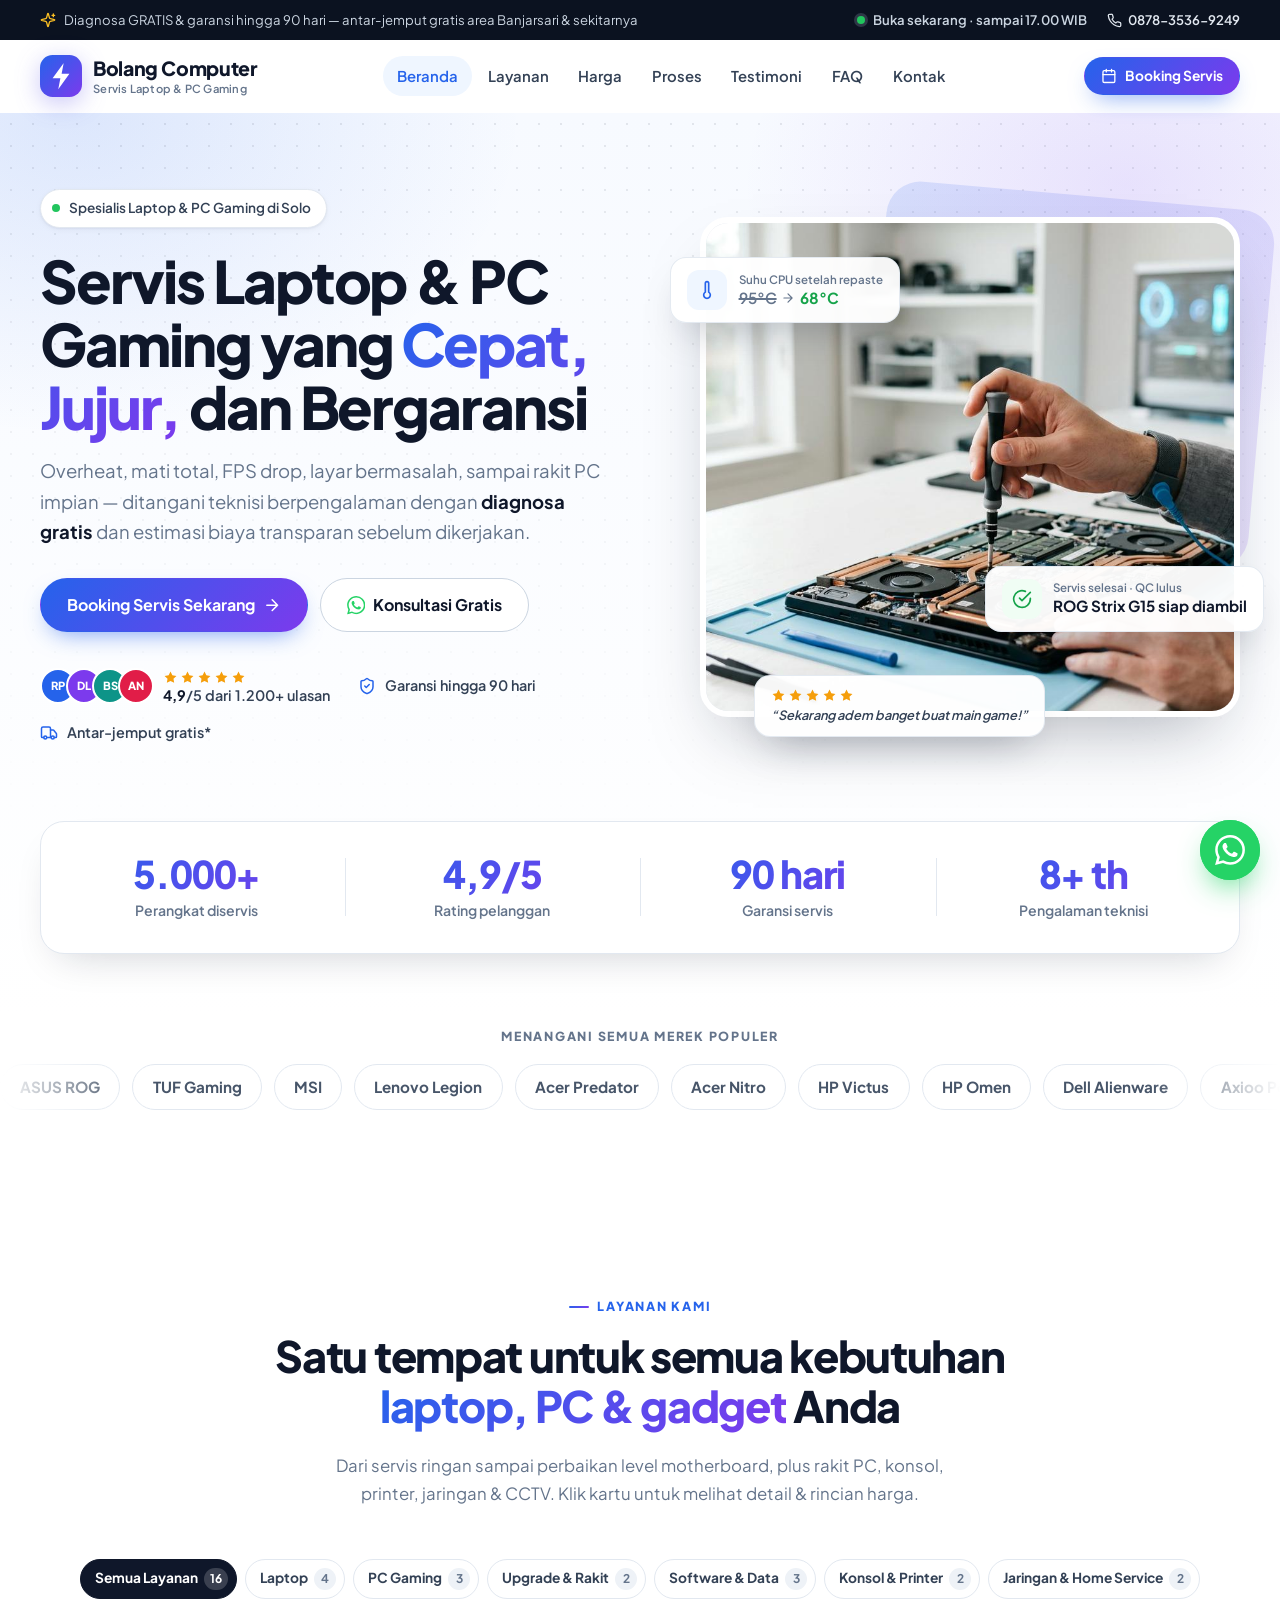
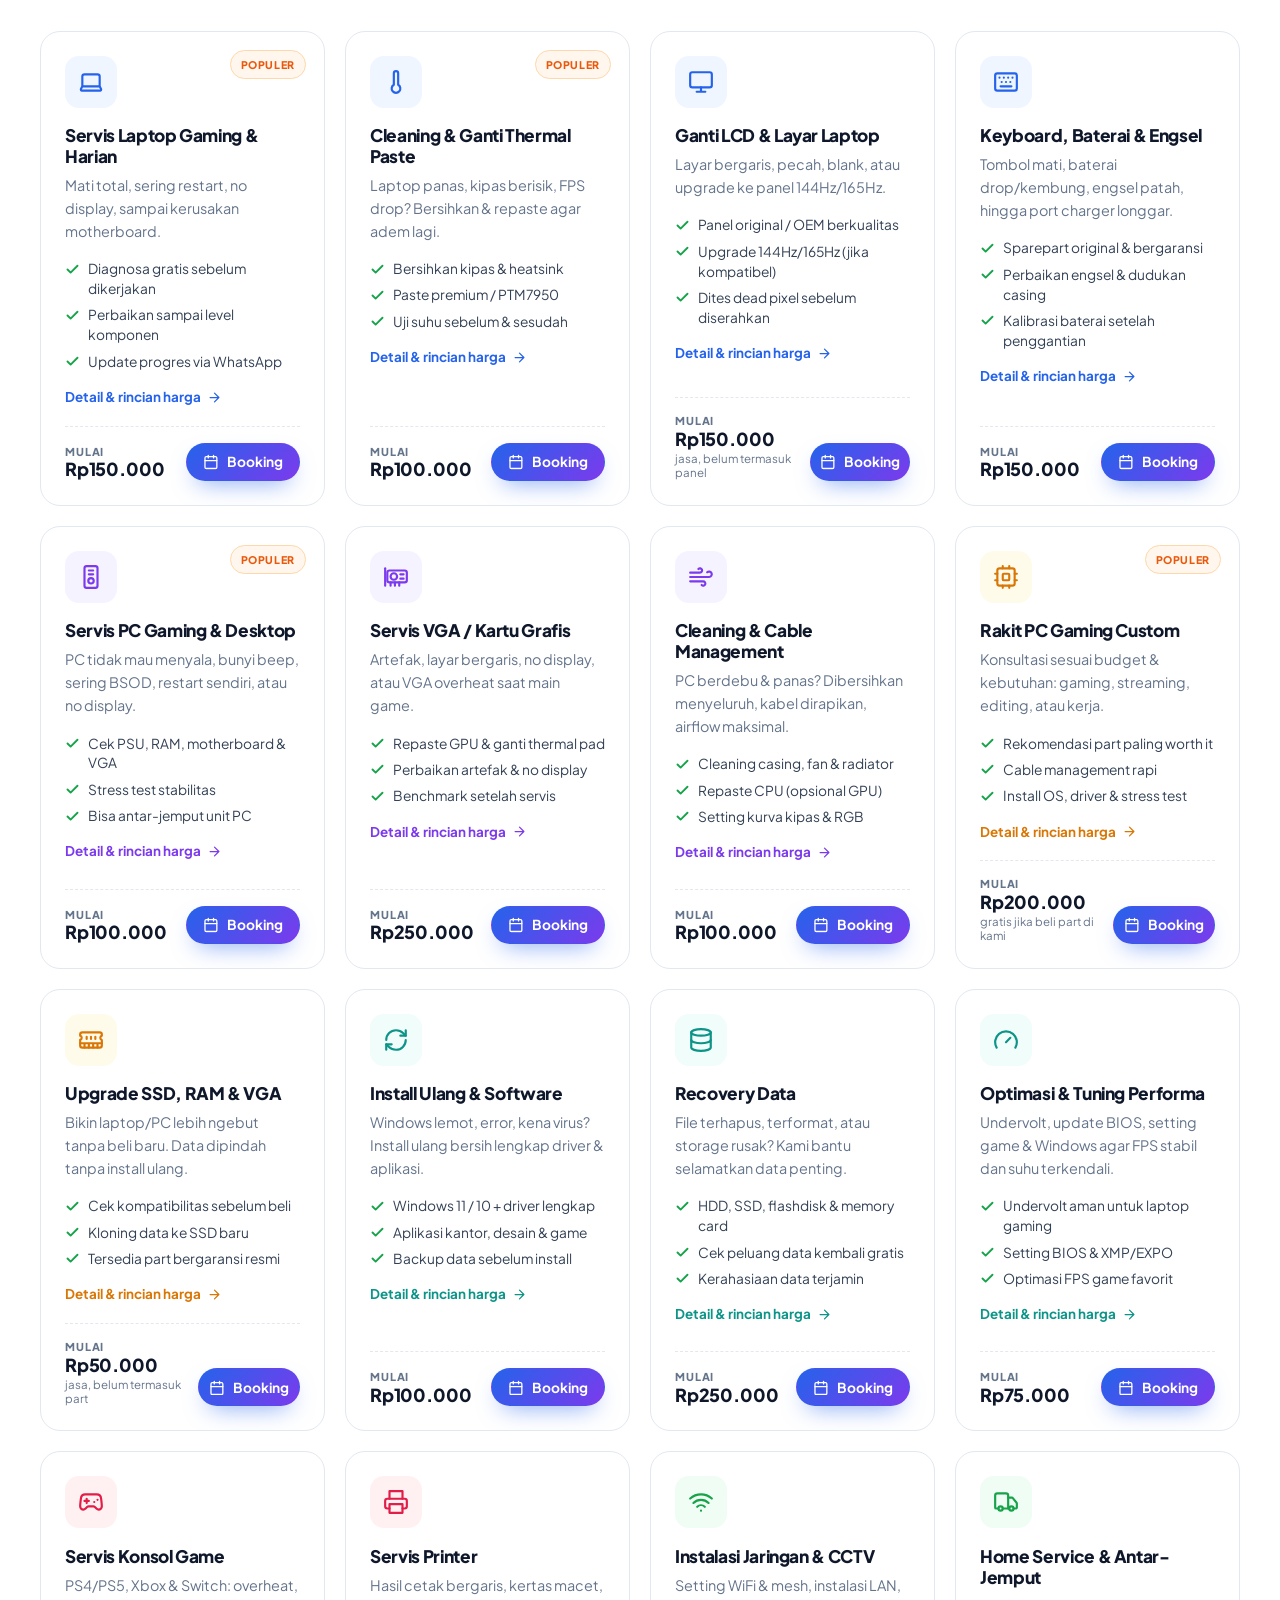
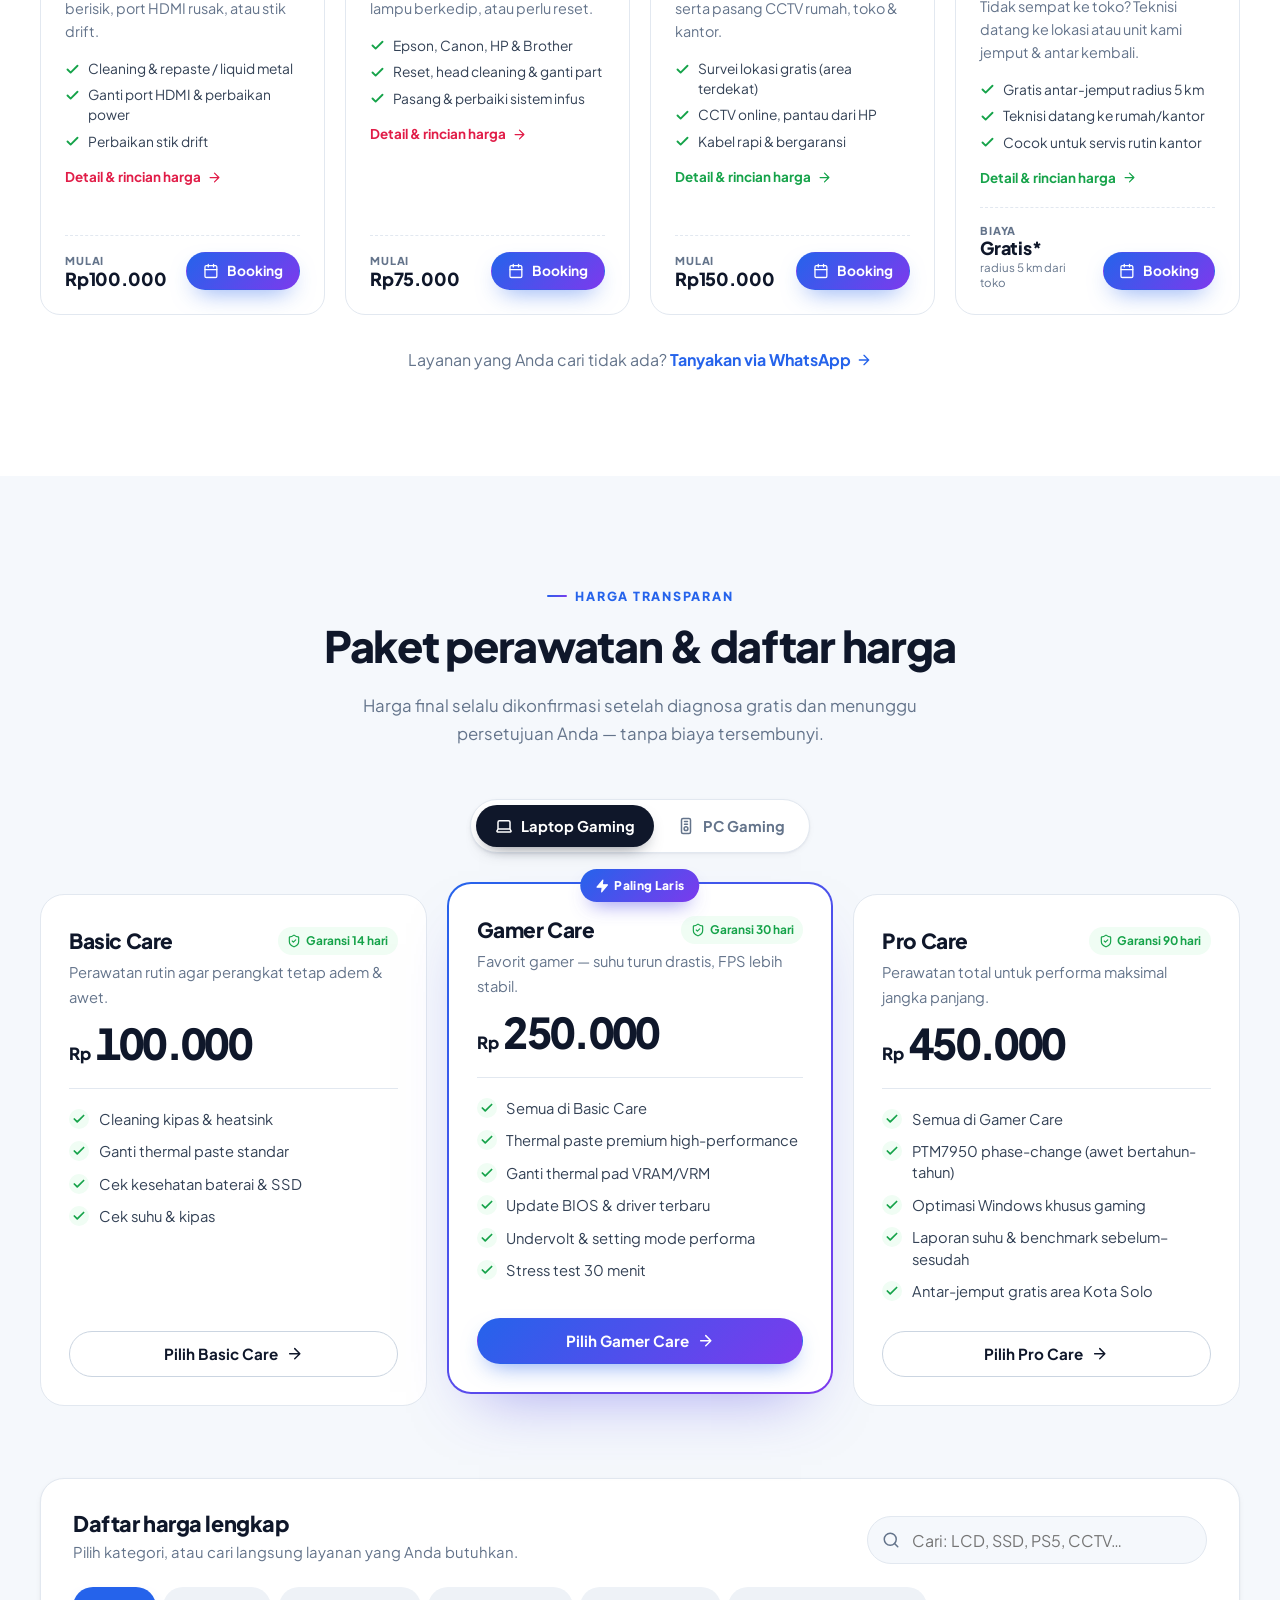
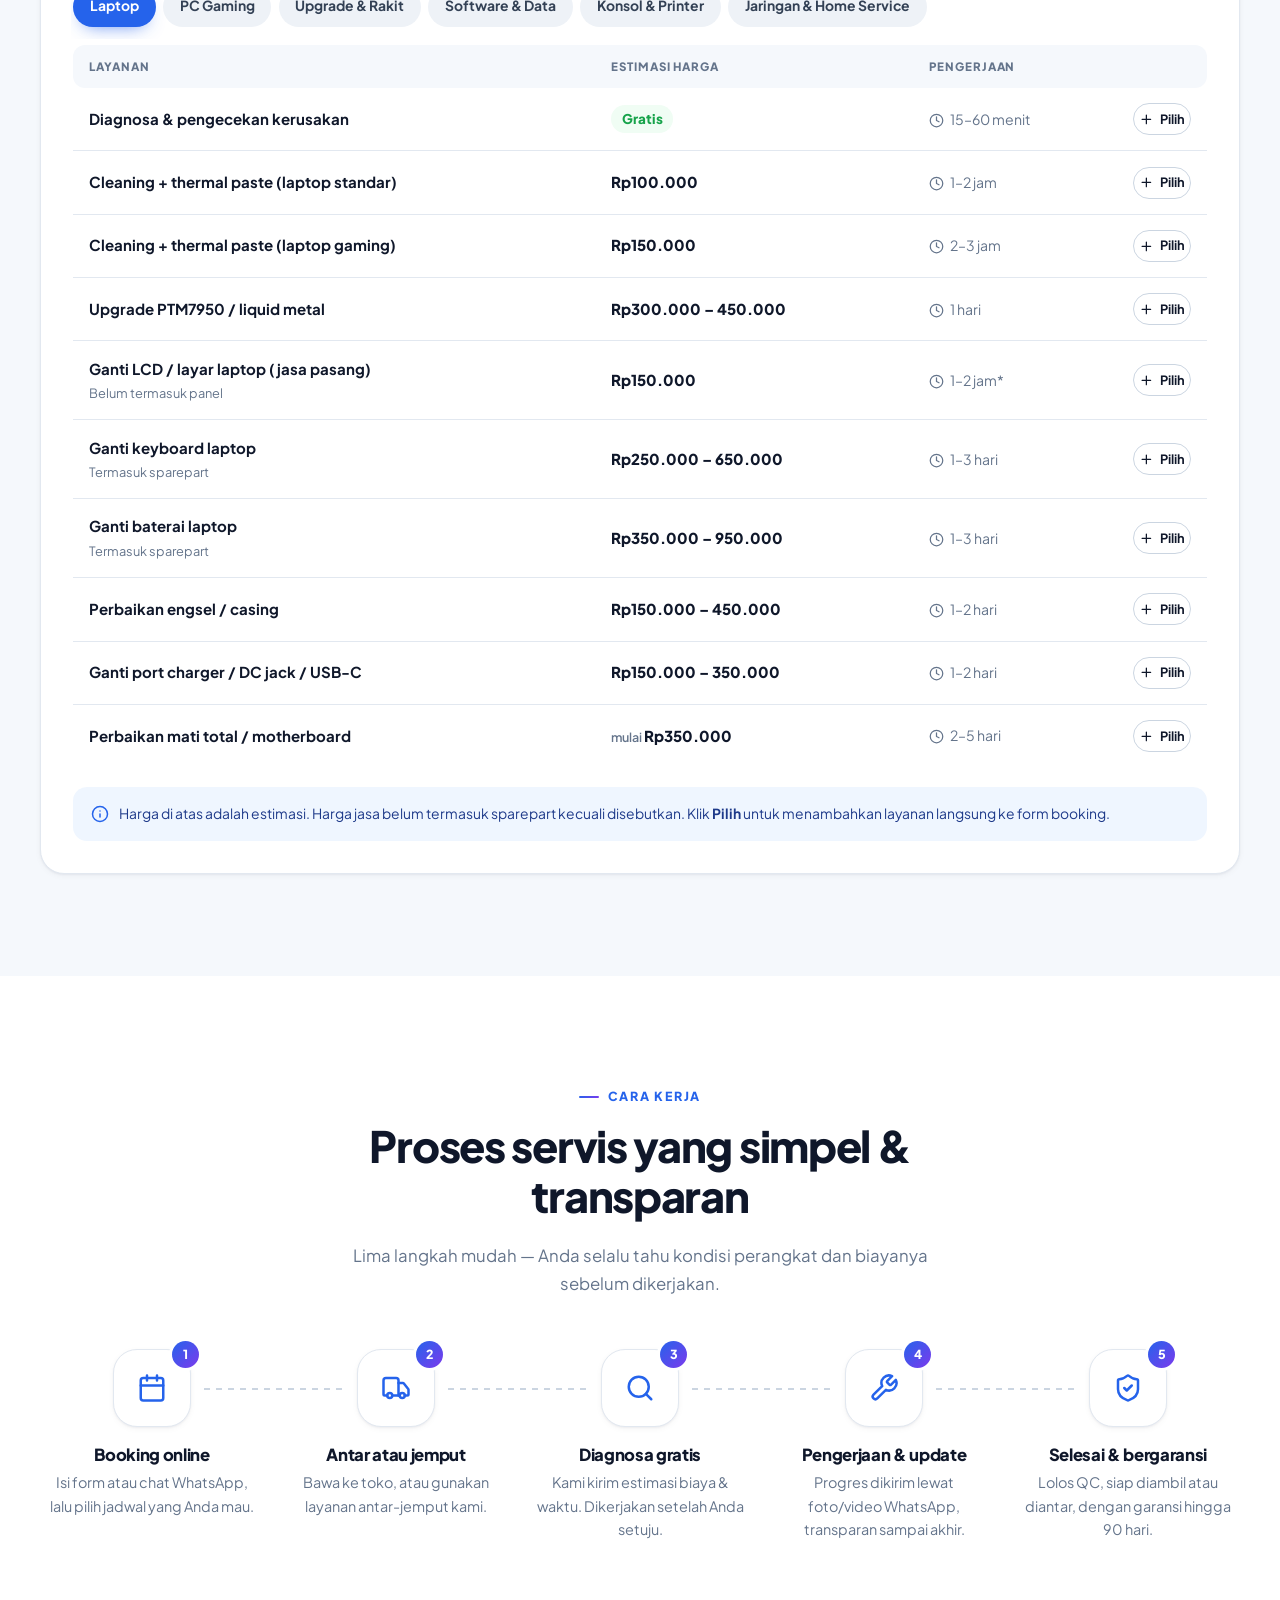
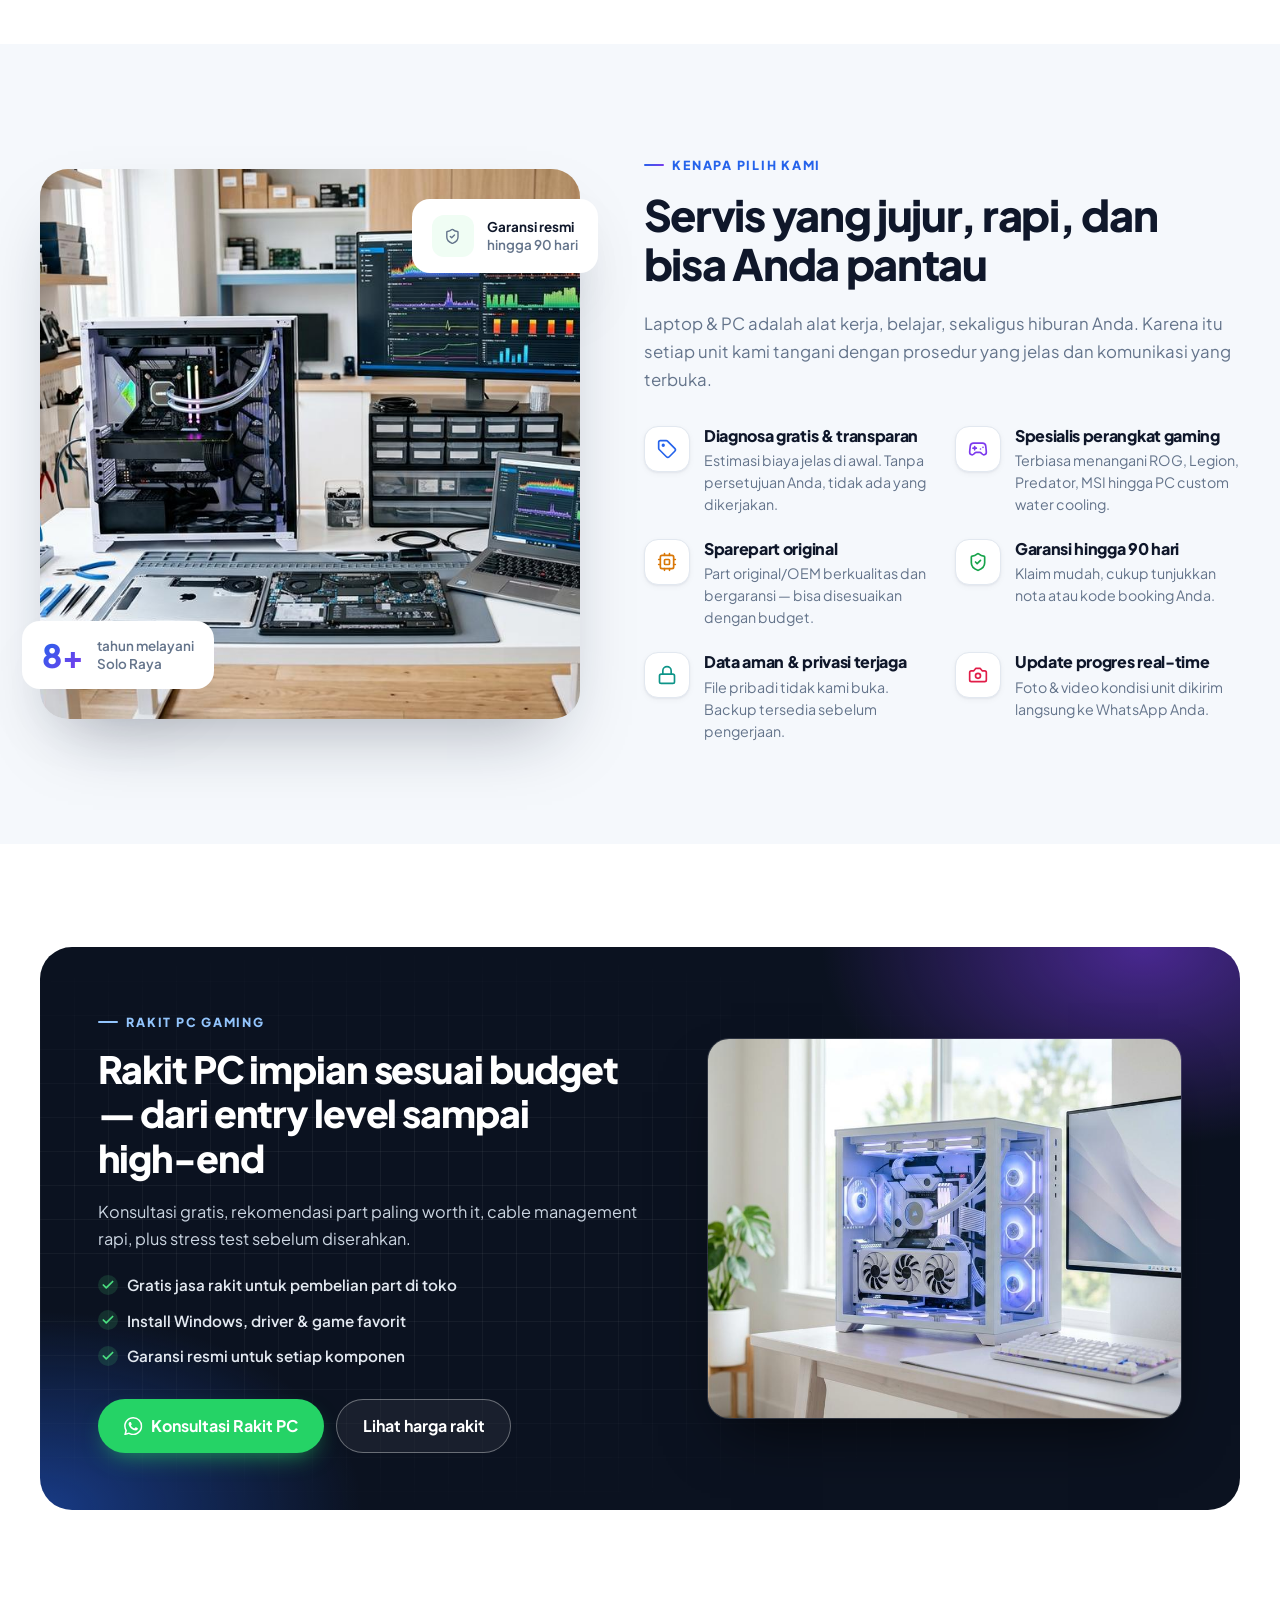
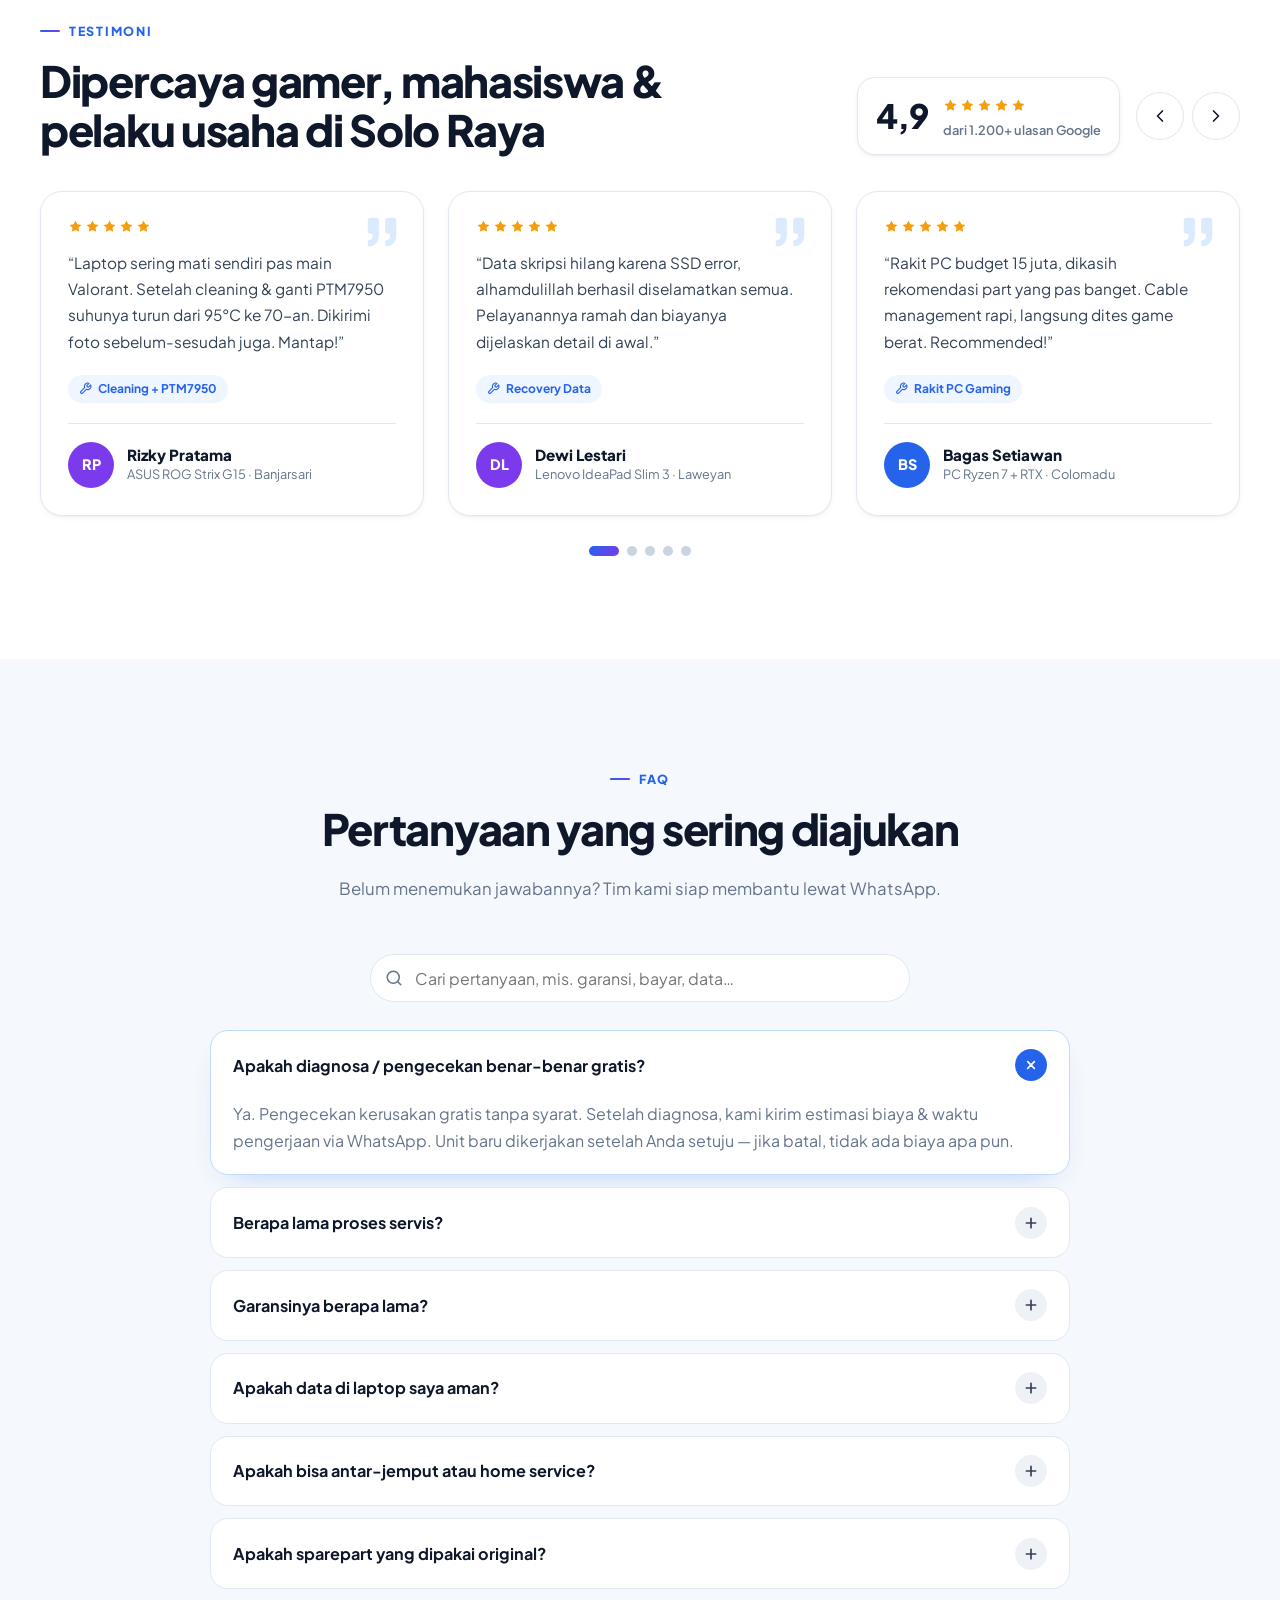
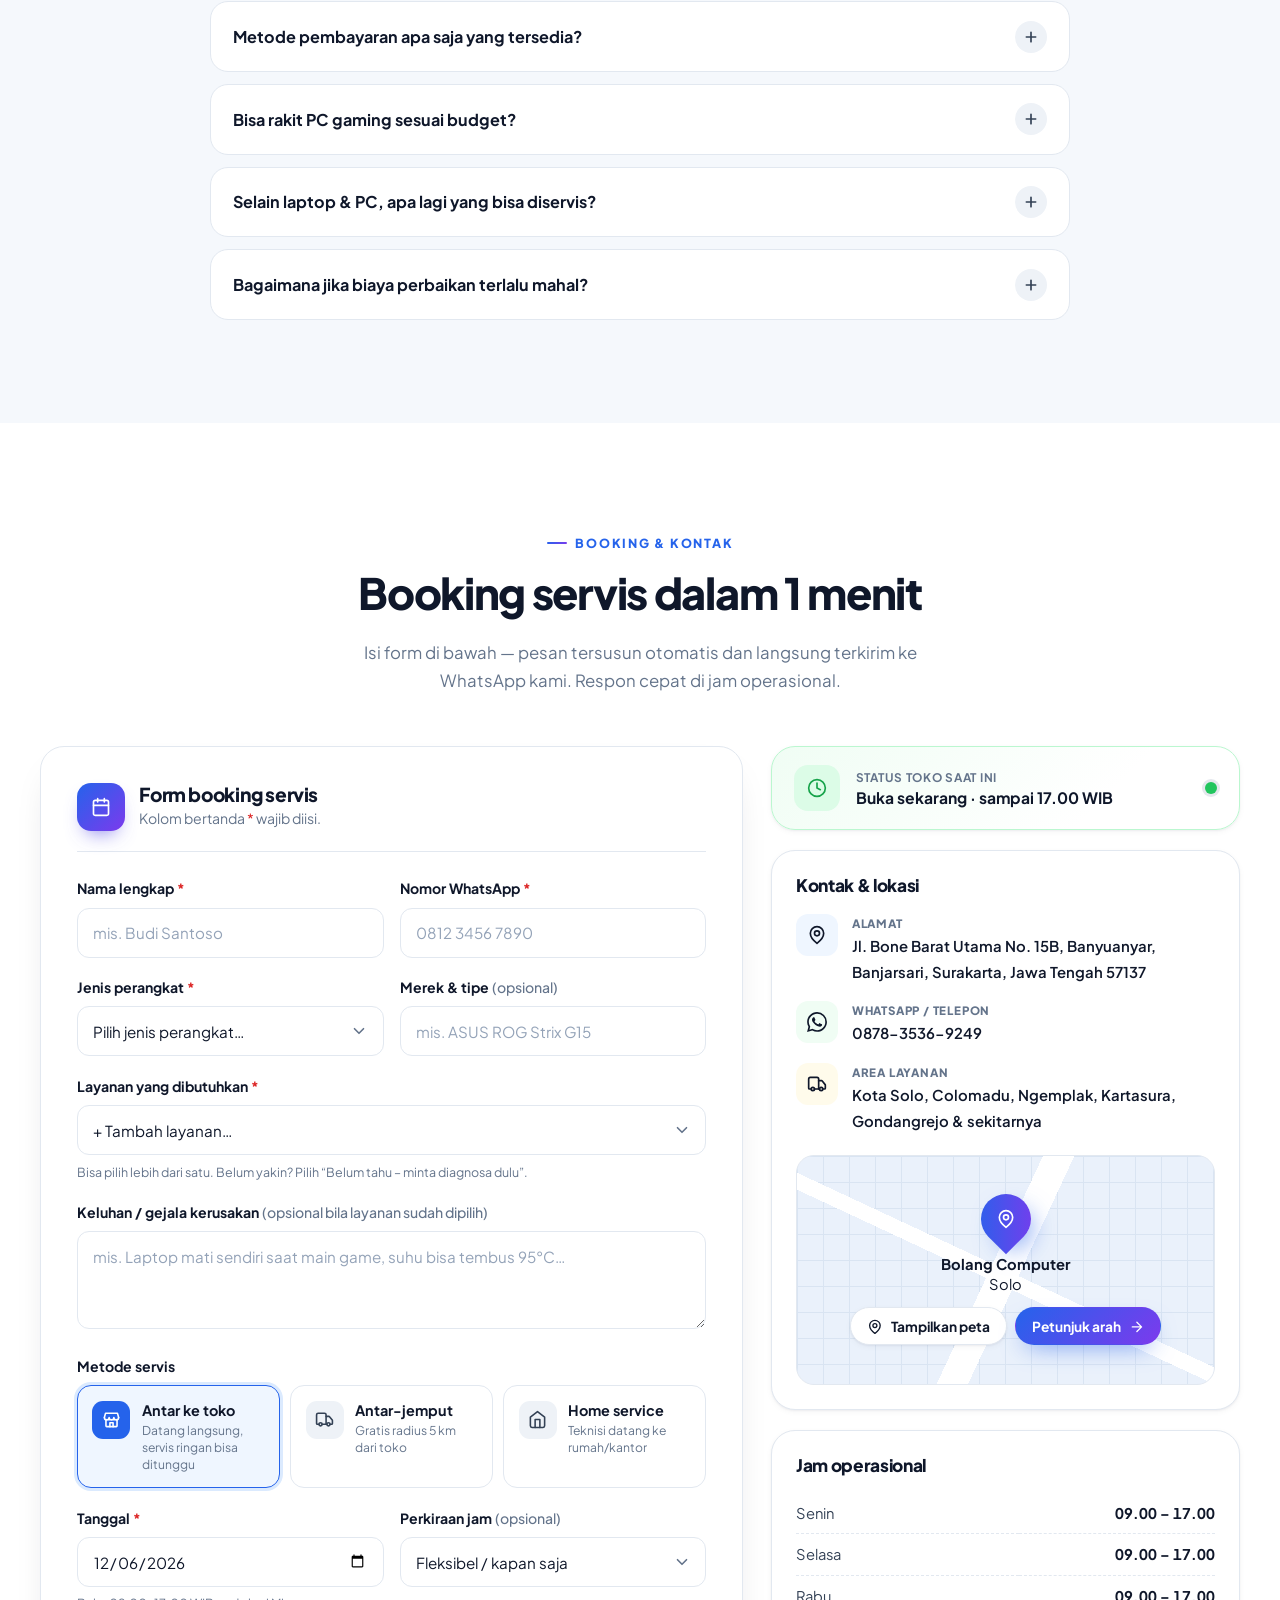
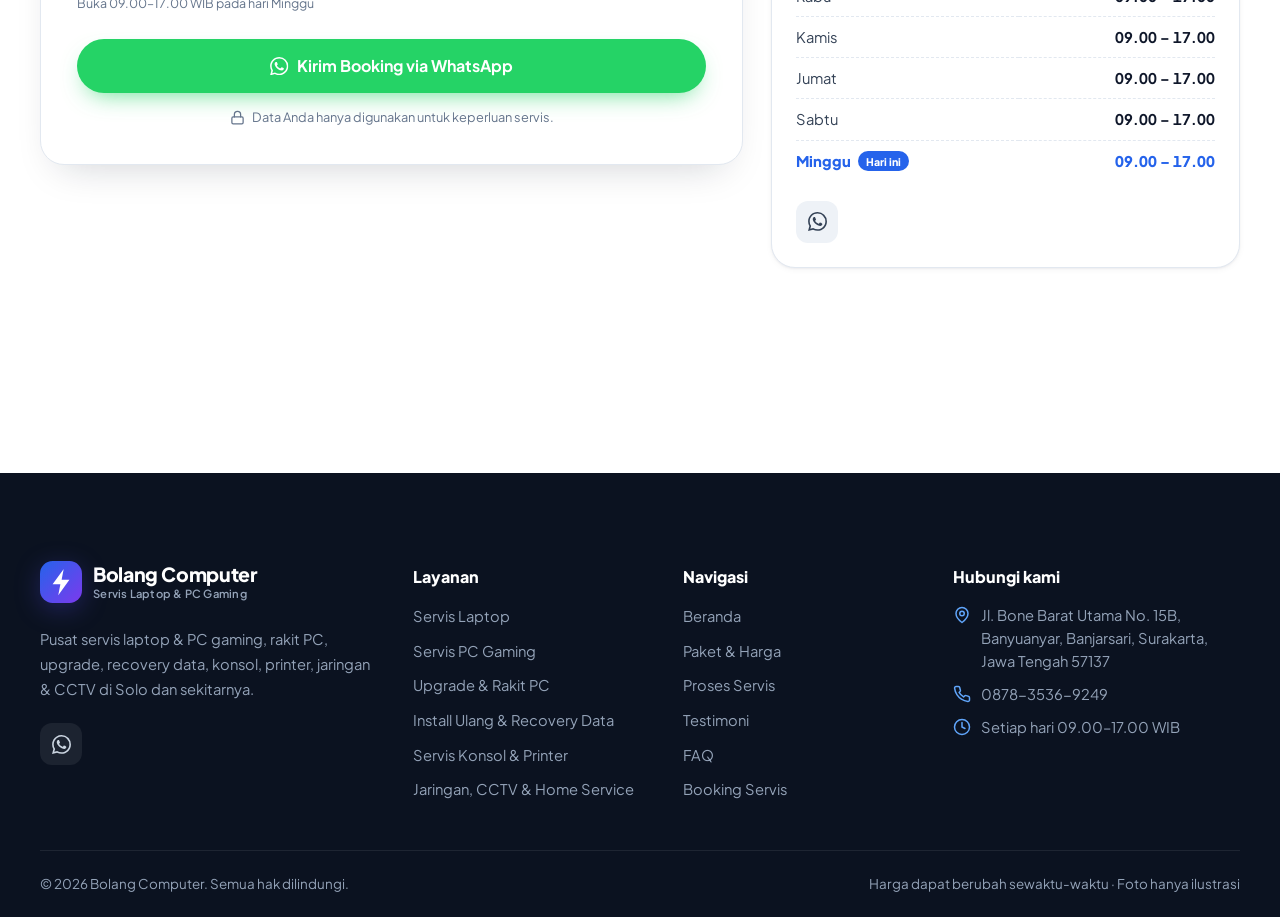
==== commit 278c2c48: "Add files via upload" ====
--- a/index.html
+++ b/index.html
@@ -23,7 +23,19 @@
   <link rel="icon" href="data:image/svg+xml,%3Csvg xmlns='http://www.w3.org/2000/svg' viewBox='0 0 40 40'%3E%3Cdefs%3E%3ClinearGradient id='g' x1='0' y1='0' x2='1' y2='1'%3E%3Cstop offset='0' stop-color='%232563eb'/%3E%3Cstop offset='1' stop-color='%237c3aed'/%3E%3C/linearGradient%3E%3C/defs%3E%3Crect width='40' height='40' rx='12' fill='url(%23g)'/%3E%3Cpath d='M22.6 7.5 12 22.2h7.4l-2 10.3L28 17.8h-7.4l2-10.3Z' fill='white'/%3E%3C/svg%3E">
   <link rel="preload" href="plus-jakarta-sans.woff2" as="font" type="font/woff2" crossorigin>
   <link rel="stylesheet" href="style.css">
-  <script>document.documentElement.classList.add('js');</script>
+  <script>
+    /* Penanda JS + pengaman: jika app.js/config.js gagal dimuat, konten tetap tampil & ada petunjuk */
+    (function (d, w) {
+      d.documentElement.classList.add('js');
+      w.addEventListener('error', function (e) {
+        var src = (e.target && e.target.src) || e.filename || '';
+        if (/config\.js/.test(src)) w.__configError = e.lineno ? 'sekitar baris ' + e.lineno : 'tidak ditemukan';
+      }, true);
+      w.addEventListener('load', function () {
+        setTimeout(function () { if (!w.__siteReady) d.documentElement.classList.remove('js'); }, 1000);
+      });
+    })(document, window);
+  </script>
 </head>
 <body>
 
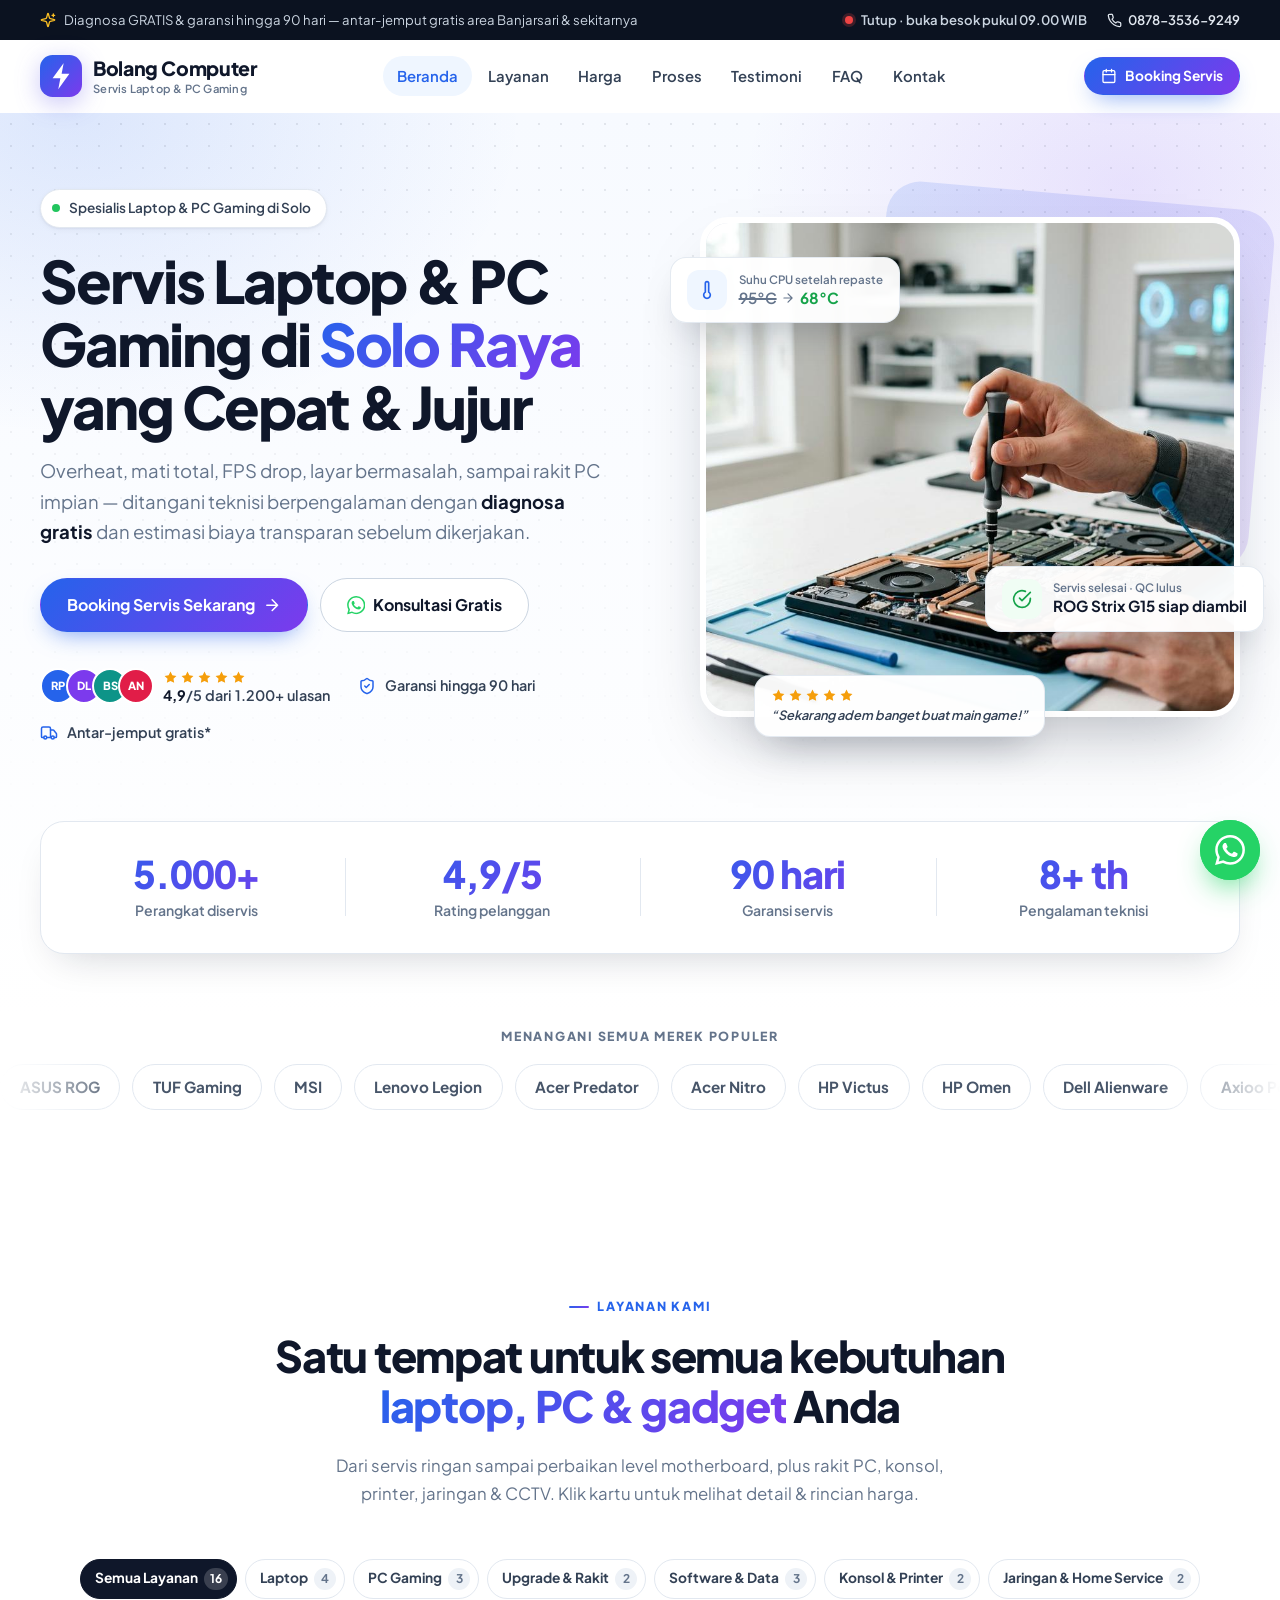
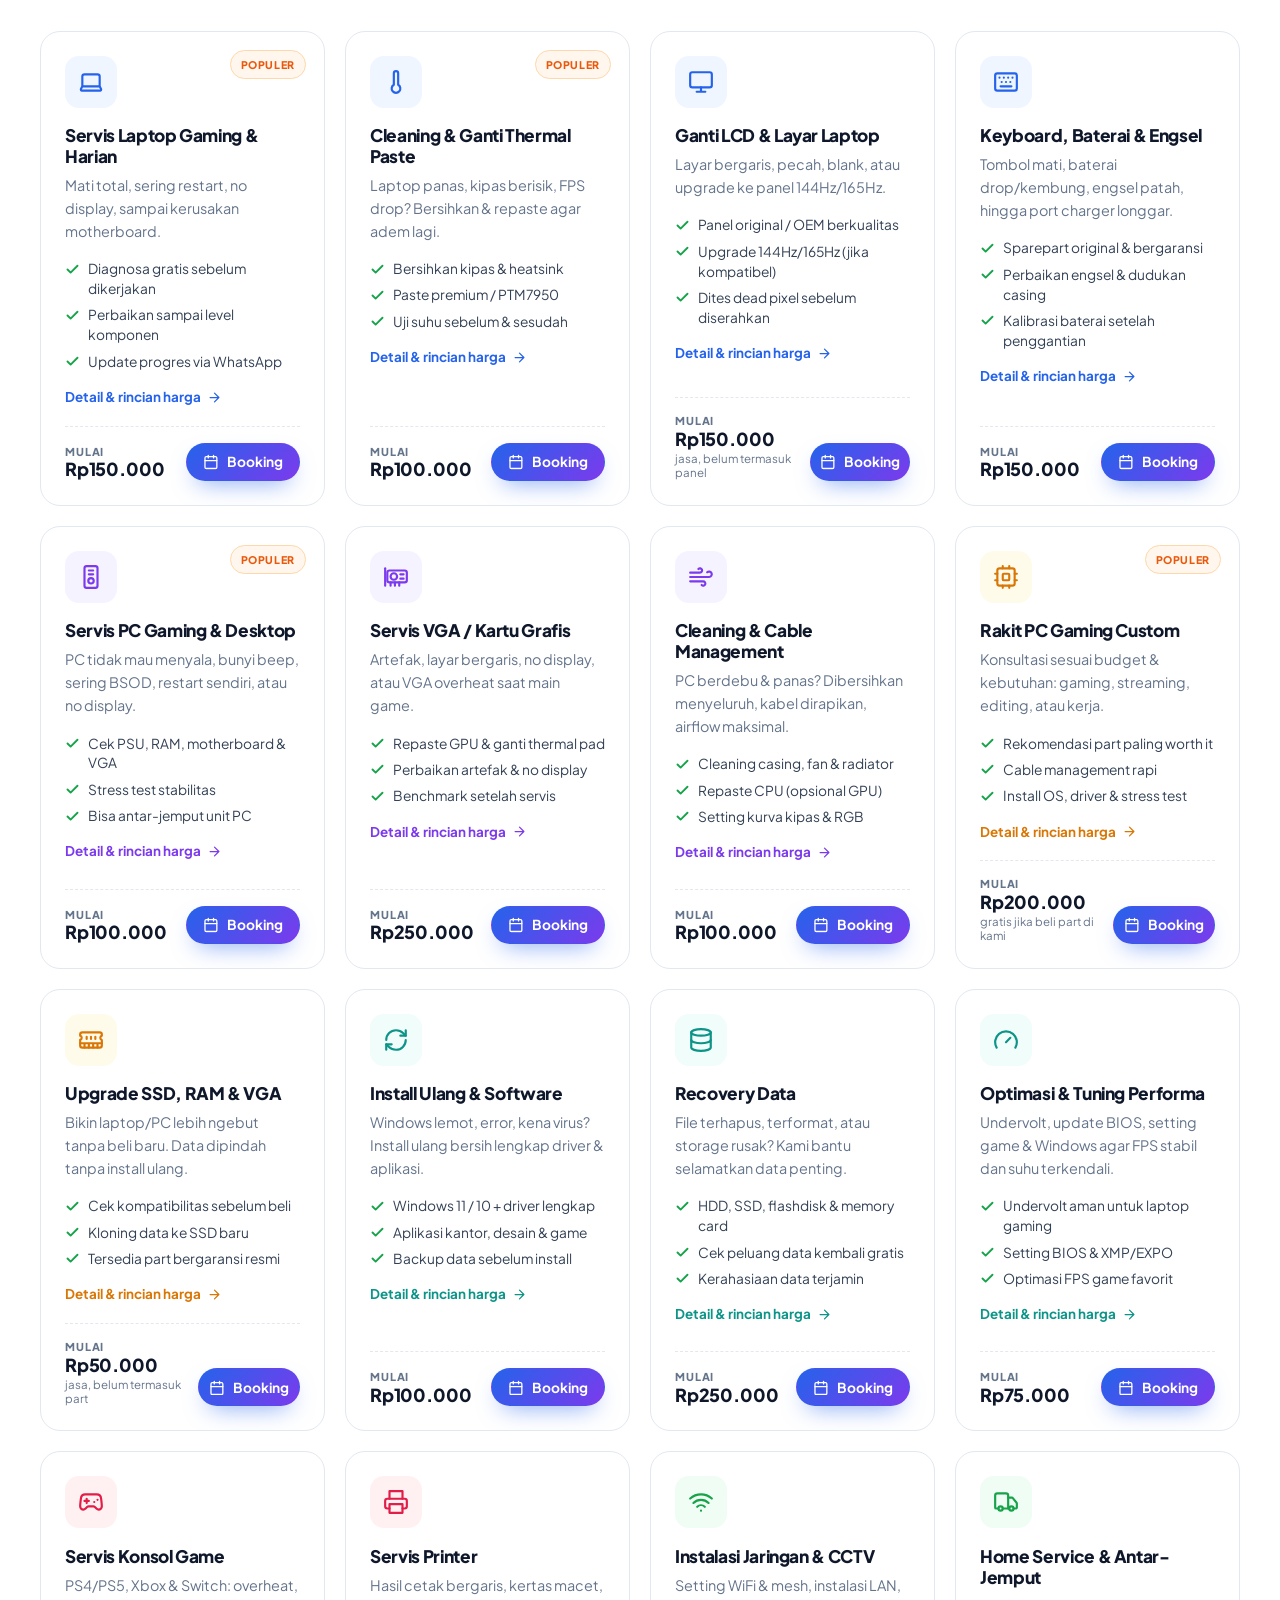
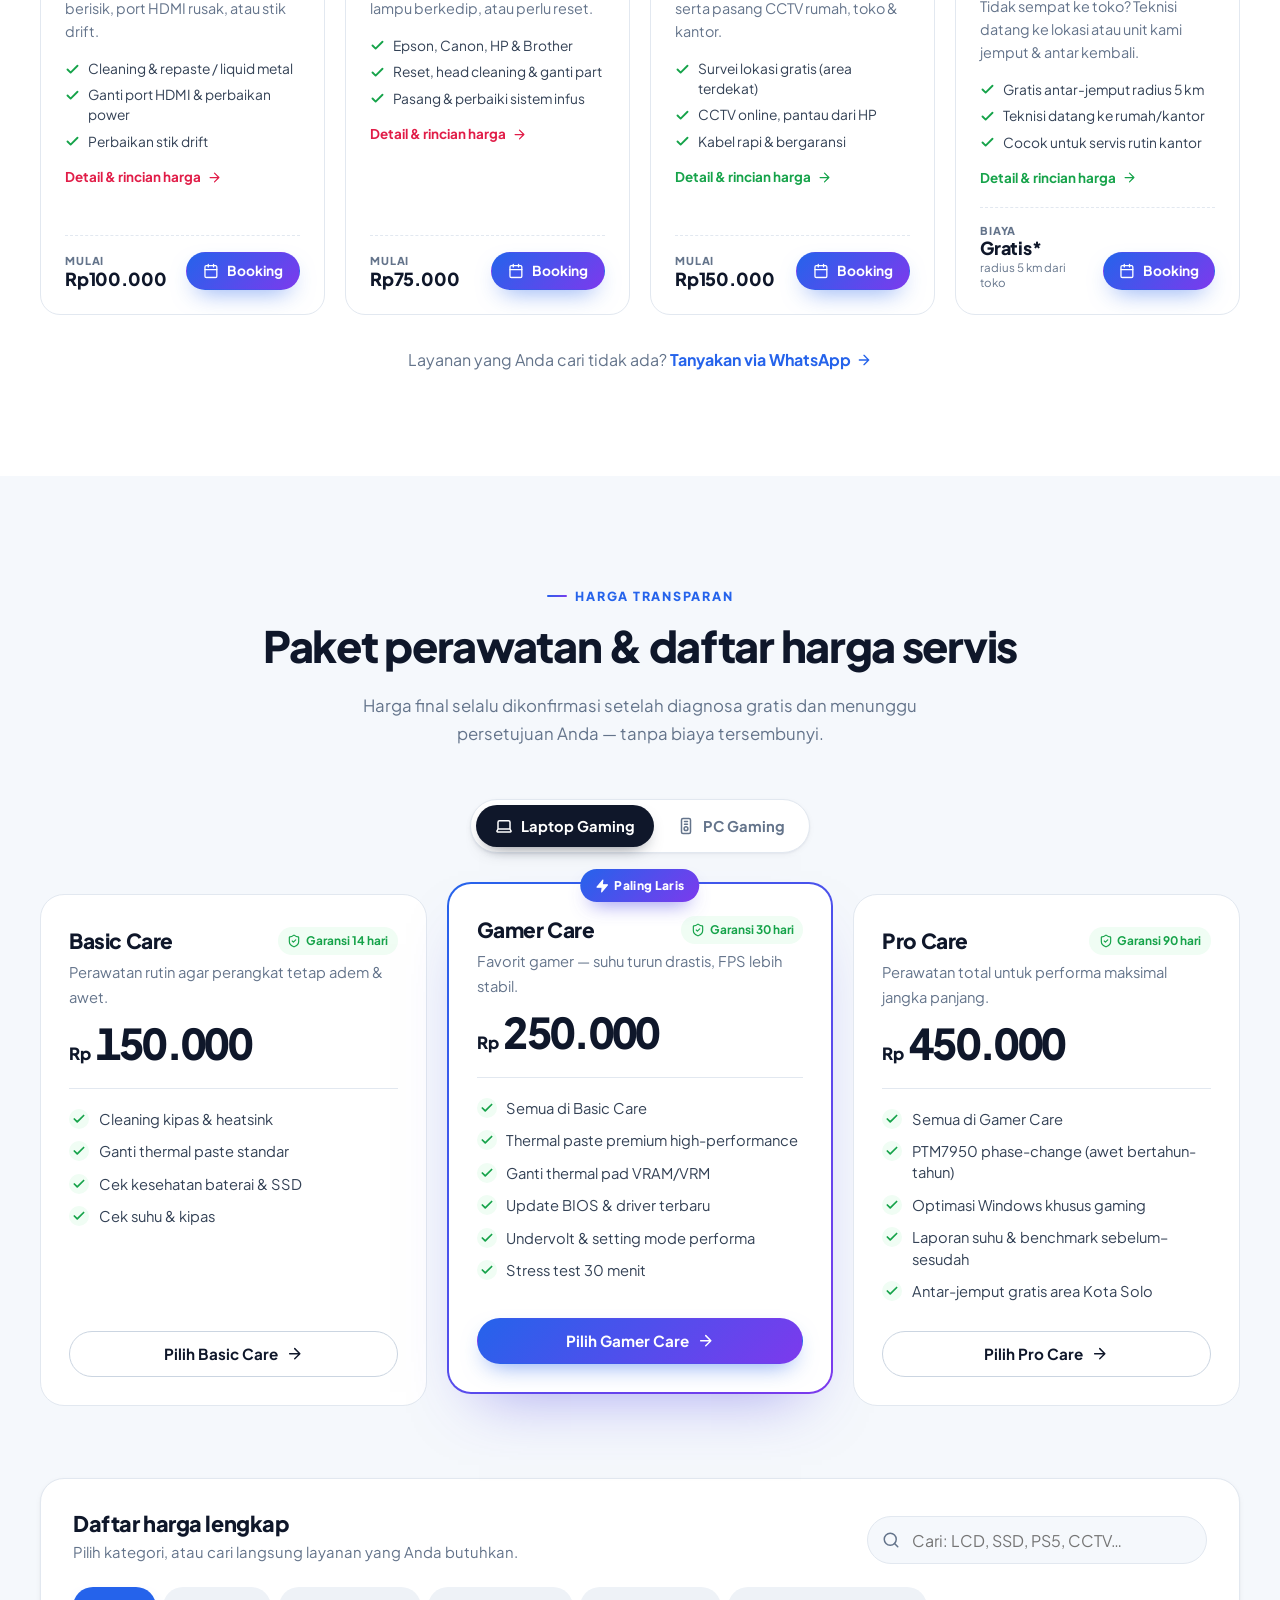
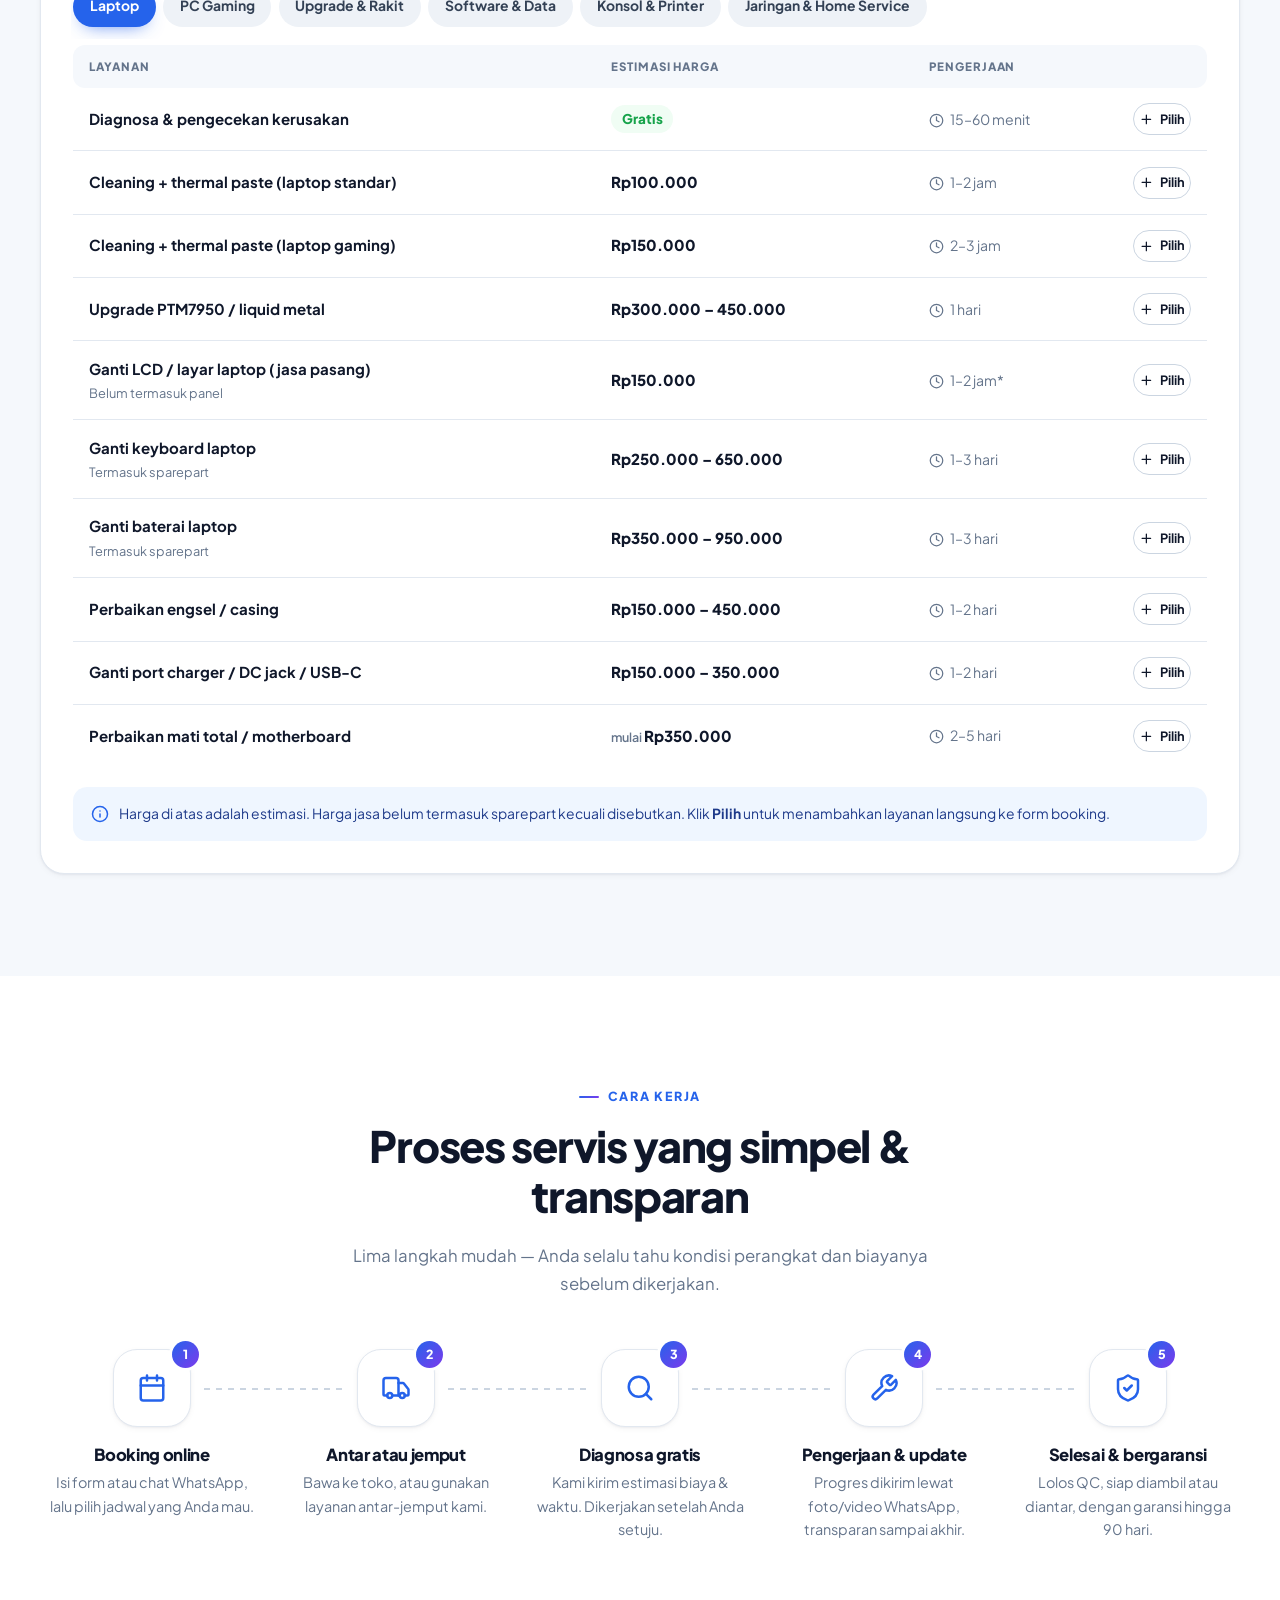
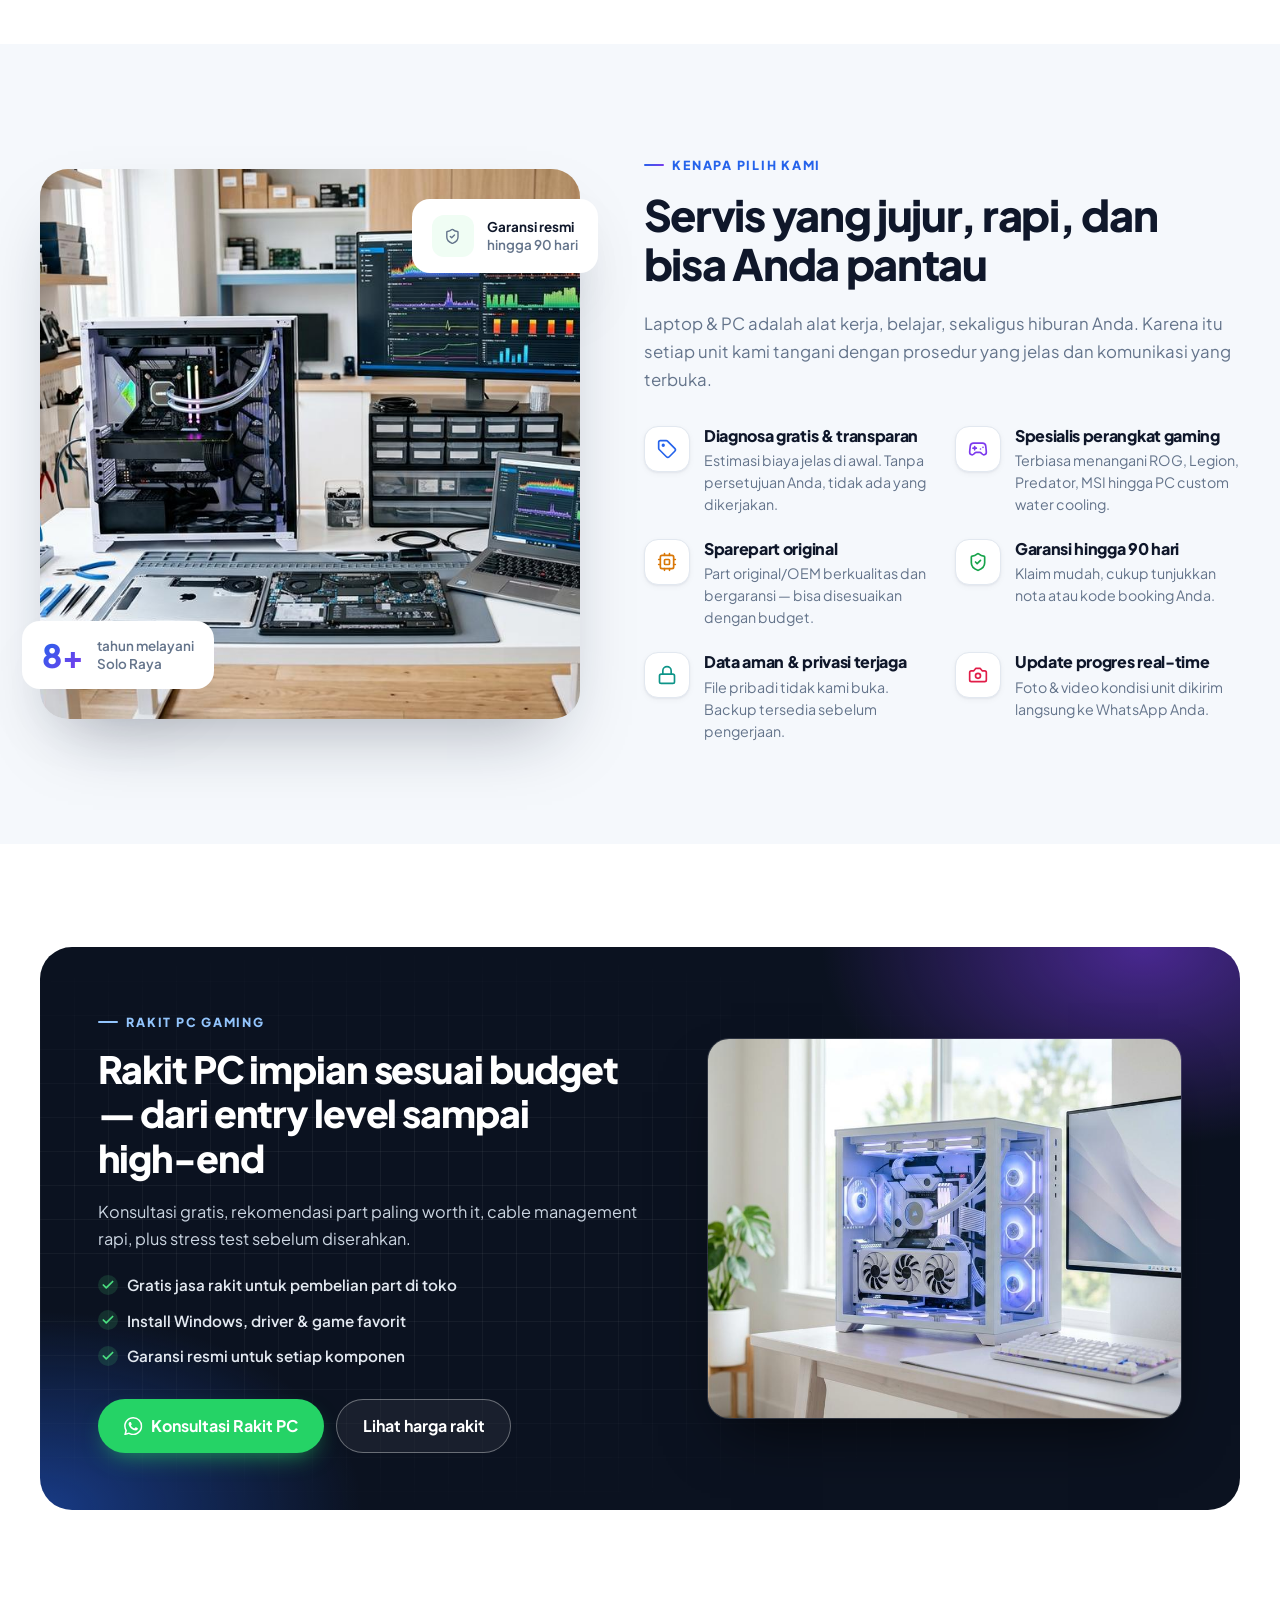
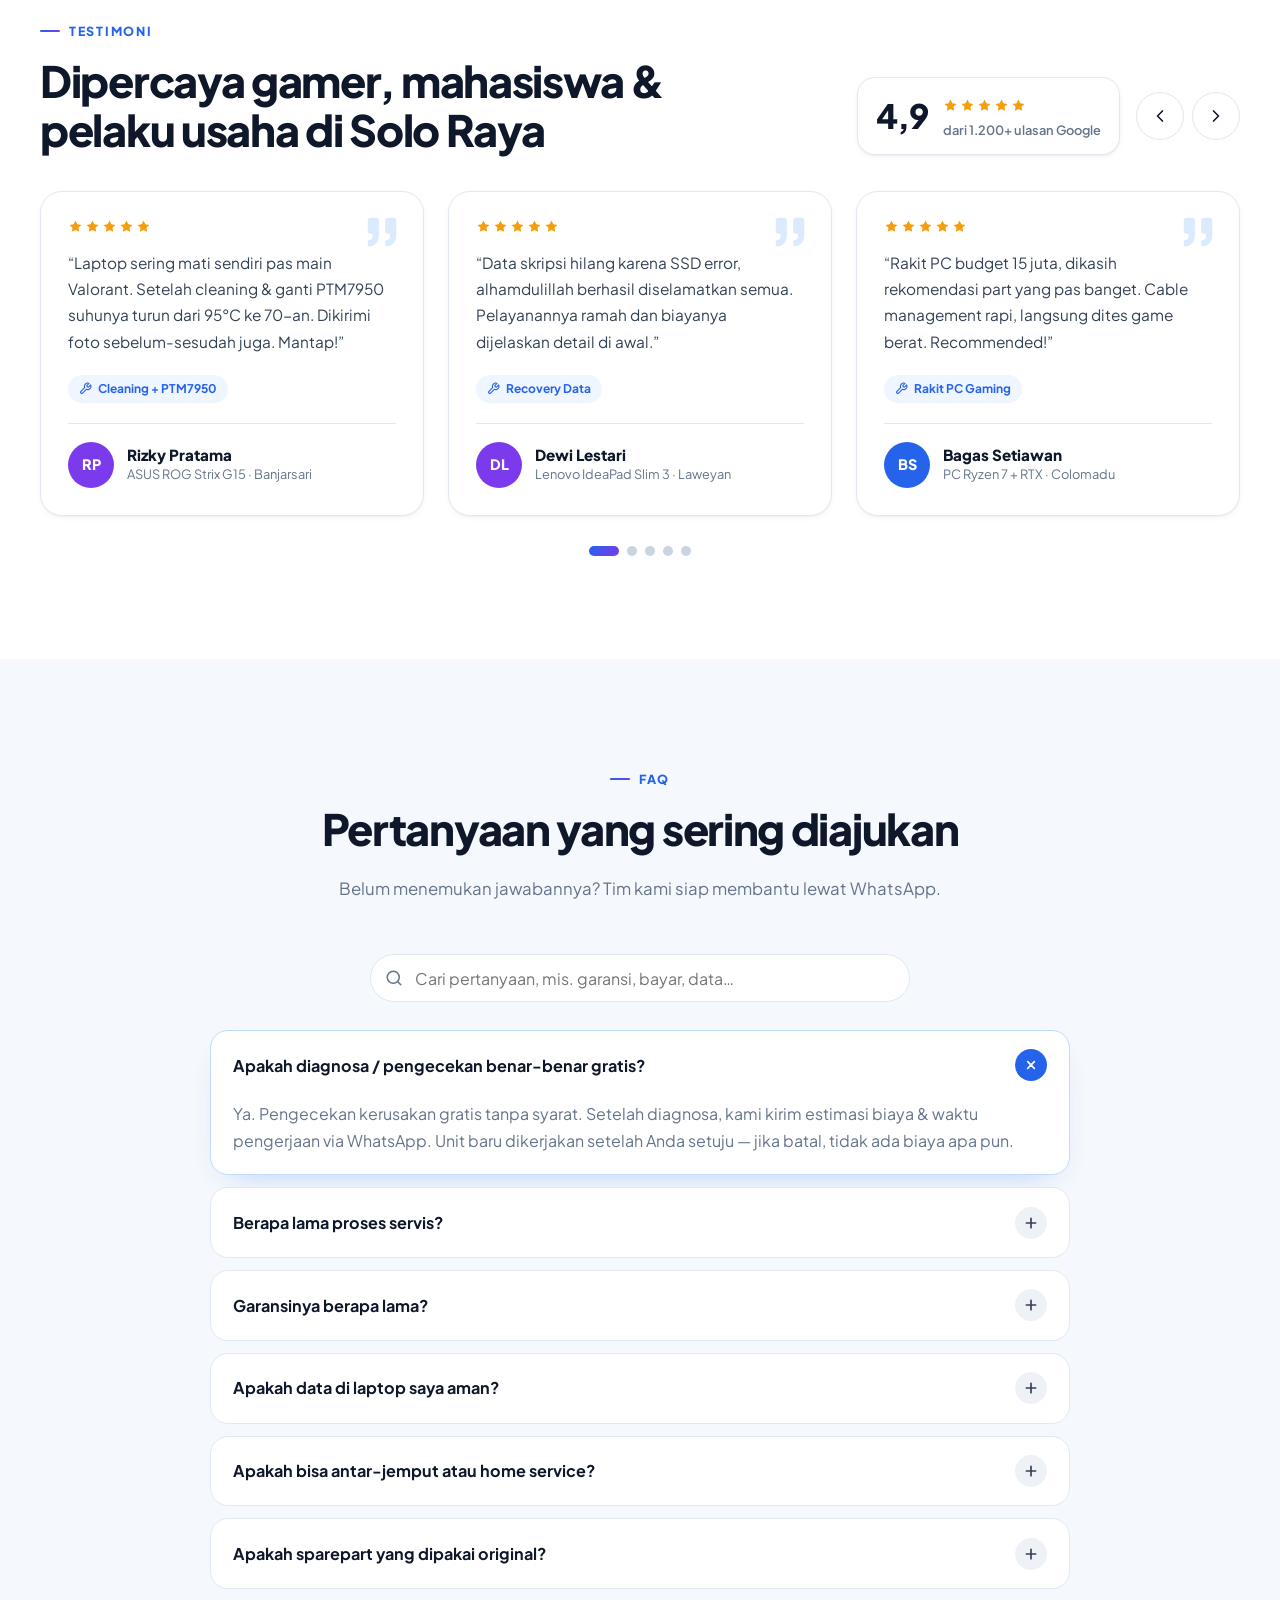
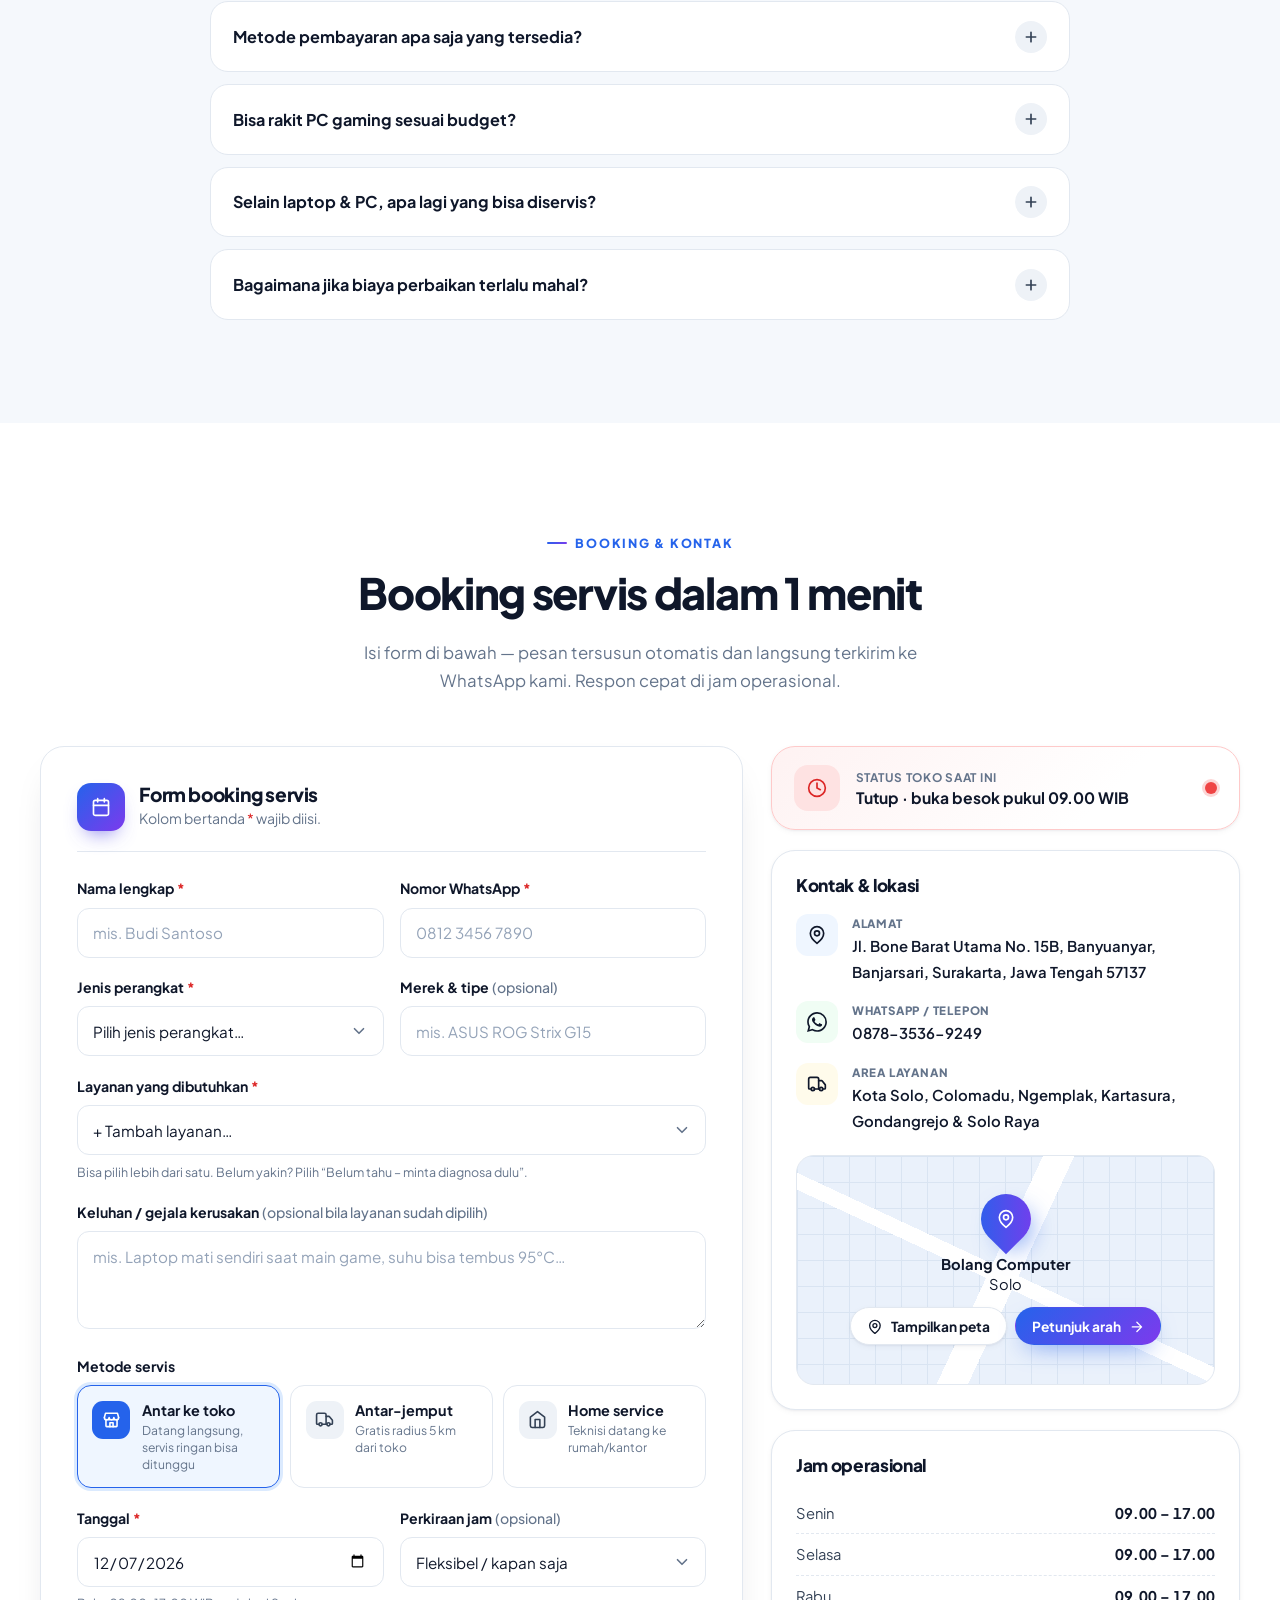
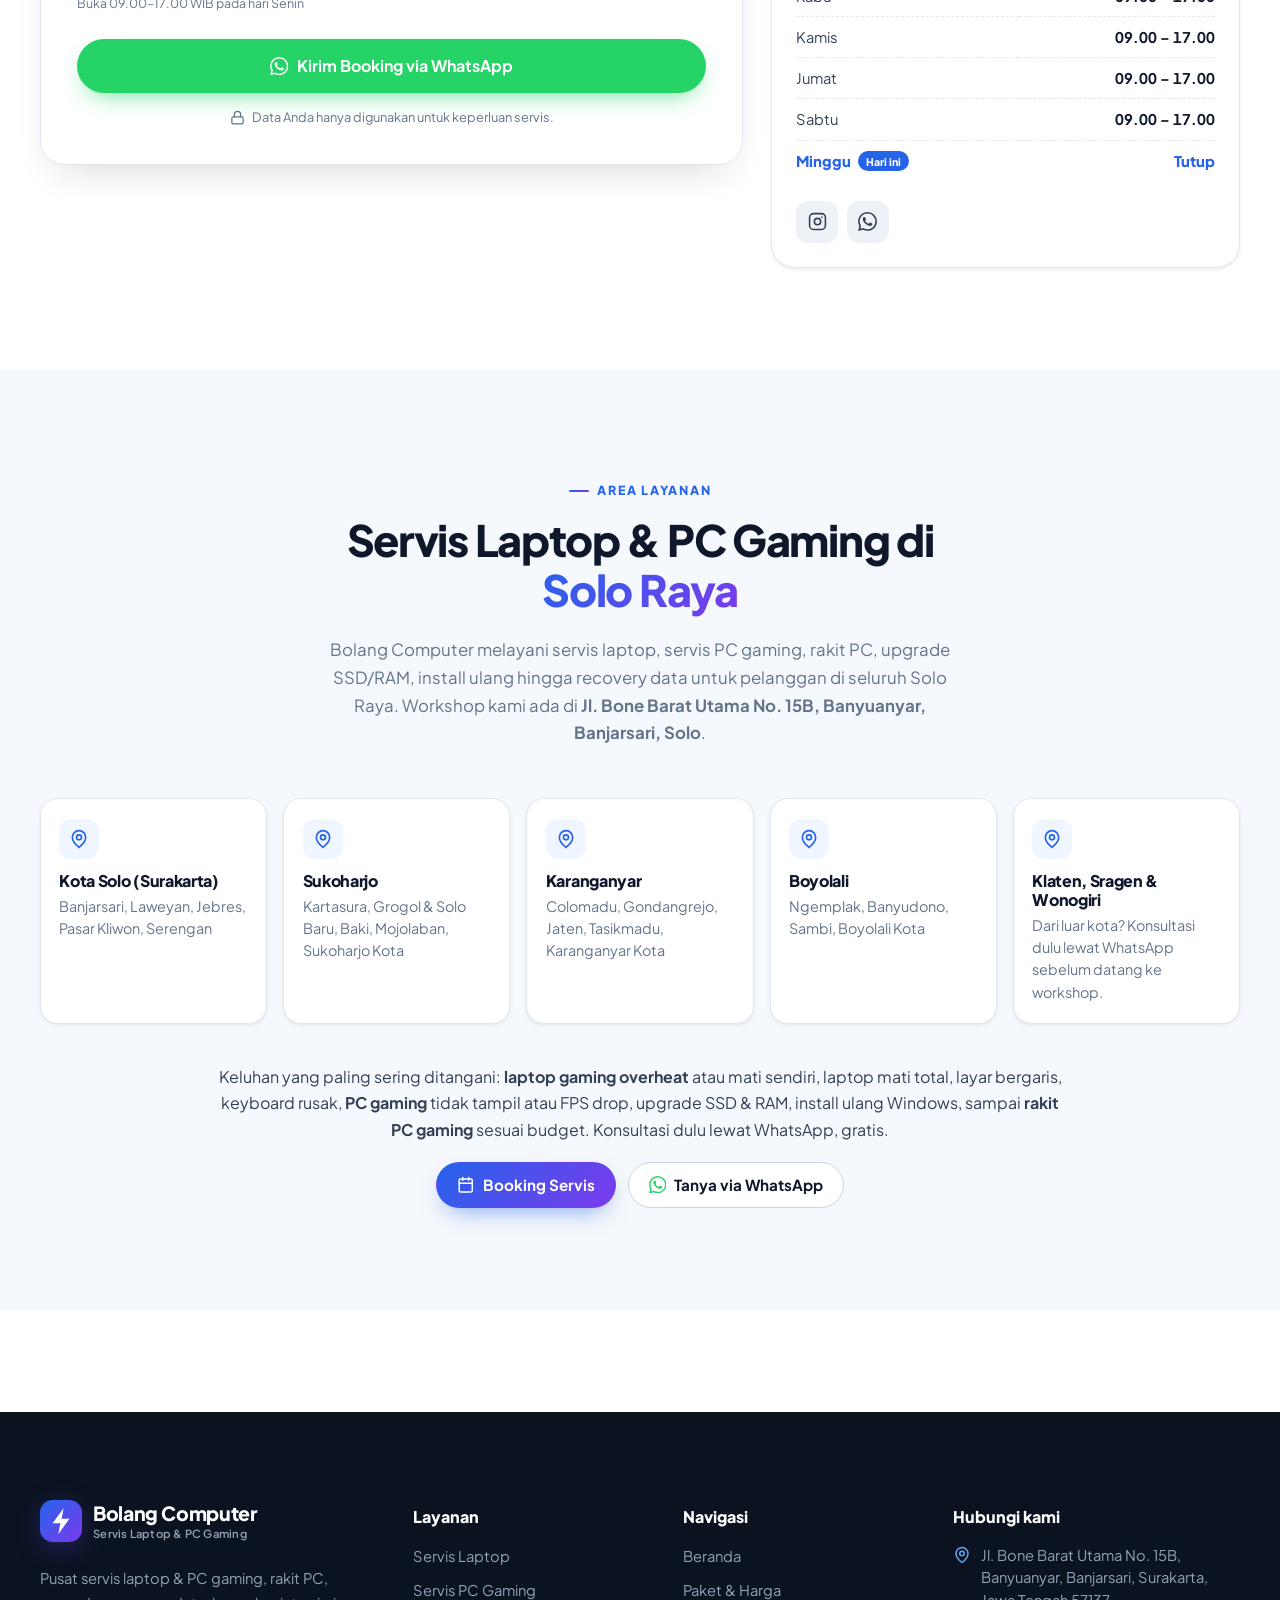
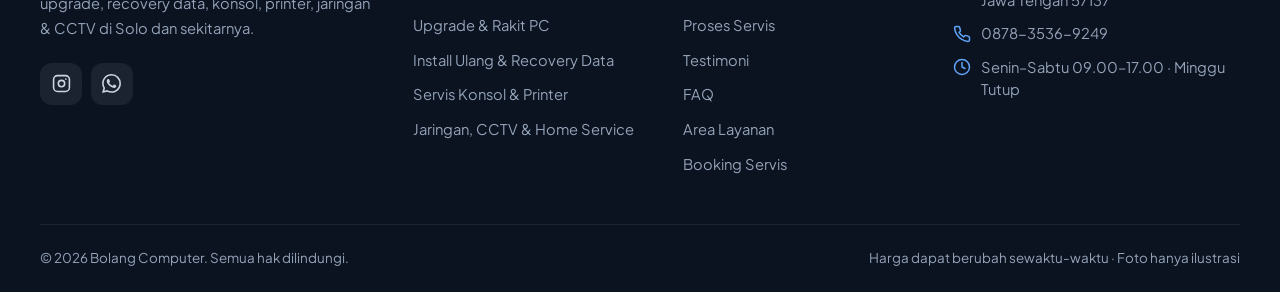
==== commit 4550066d: "Add files via upload" ====
--- a/index.html
+++ b/index.html
@@ -3,8 +3,9 @@
 <head>
   <meta charset="UTF-8">
   <meta name="viewport" content="width=device-width, initial-scale=1">
-  <title>Bolang Computer — Servis Laptop & PC Gaming di Solo</title>
-  <meta name="description" content="Servis laptop & PC gaming, rakit PC, upgrade SSD/RAM, install ulang, recovery data, servis konsol, printer, jaringan & CCTV di Banjarsari, Solo (Surakarta). Booking mudah via WhatsApp.">
+  <title>Servis Laptop & PC Gaming Solo Raya | Bolang Computer</title>
+  <meta name="description" content="Servis laptop & PC gaming di Solo Raya: rakit PC, upgrade SSD/RAM, install ulang & recovery data. Workshop di Banjarsari, Solo. Booking via WhatsApp.">
+  <meta name="robots" content="index, follow, max-image-preview:large">
   <meta name="theme-color" content="#2563eb">
   <link rel="canonical" href="https://dewap4682-max.github.io/bolang-computer/">
   <!-- Pratinjau saat link dibagikan (WhatsApp, Facebook, dll.) -->
@@ -12,14 +13,215 @@
   <meta property="og:site_name" content="Bolang Computer">
   <meta property="og:locale" content="id_ID">
   <meta property="og:url" content="https://dewap4682-max.github.io/bolang-computer/">
-  <meta property="og:title" content="Bolang Computer — Servis Laptop & PC Gaming di Solo">
-  <meta property="og:description" content="Servis laptop & PC gaming, rakit PC, upgrade, install ulang & recovery data di Banjarsari, Solo. Booking mudah via WhatsApp 0878-3536-9249.">
+  <meta property="og:title" content="Servis Laptop & PC Gaming Solo Raya | Bolang Computer">
+  <meta property="og:description" content="Servis laptop & PC gaming di Solo Raya — rakit PC, upgrade, install ulang & recovery data. Workshop di Banjarsari, Solo. WA 0878-3536-9249.">
   <meta property="og:image" content="https://dewap4682-max.github.io/bolang-computer/og-image.jpg">
   <meta property="og:image:width" content="1200">
   <meta property="og:image:height" content="630">
-  <meta property="og:image:alt" content="Bolang Computer — Servis Laptop & PC Gaming di Solo">
+  <meta property="og:image:alt" content="Servis Laptop & PC Gaming Solo Raya | Bolang Computer">
   <meta name="twitter:card" content="summary_large_image">
   <meta name="twitter:image" content="https://dewap4682-max.github.io/bolang-computer/og-image.jpg">
+  <script type="application/ld+json" data-static>
+{
+  "@context": "https://schema.org",
+  "@graph": [
+    {
+      "@type": "WebSite",
+      "@id": "https://dewap4682-max.github.io/bolang-computer/#website",
+      "url": "https://dewap4682-max.github.io/bolang-computer/",
+      "name": "Bolang Computer",
+      "alternateName": "Bolang Computer Solo",
+      "inLanguage": "id-ID"
+    },
+    {
+      "@type": "ComputerStore",
+      "@id": "https://dewap4682-max.github.io/bolang-computer/#bisnis",
+      "name": "Bolang Computer",
+      "description": "Servis laptop & PC gaming di Solo Raya: perbaikan laptop, PC gaming, rakit PC, upgrade SSD/RAM, install ulang, recovery data, servis konsol, printer, jaringan & CCTV.",
+      "url": "https://dewap4682-max.github.io/bolang-computer/",
+      "image": "https://dewap4682-max.github.io/bolang-computer/og-image.jpg",
+      "telephone": "+6287835369249",
+      "priceRange": "Rp25.000 – Rp3.250.000",
+      "currenciesAccepted": "IDR",
+      "address": {
+        "@type": "PostalAddress",
+        "streetAddress": "Jl. Bone Barat Utama No. 15B, Banyuanyar, Banjarsari",
+        "addressLocality": "Surakarta",
+        "addressRegion": "Jawa Tengah",
+        "postalCode": "57137",
+        "addressCountry": "ID"
+      },
+      "hasMap": "https://www.google.com/maps/search/?api=1&query=Jl.+Bone+Barat+Utama+No.+15B%2C+Banyuanyar%2C+Banjarsari%2C+Surakarta",
+      "areaServed": [
+        {
+          "@type": "City",
+          "name": "Surakarta"
+        },
+        {
+          "@type": "AdministrativeArea",
+          "name": "Kabupaten Sukoharjo"
+        },
+        {
+          "@type": "AdministrativeArea",
+          "name": "Kabupaten Karanganyar"
+        },
+        {
+          "@type": "AdministrativeArea",
+          "name": "Kabupaten Boyolali"
+        },
+        {
+          "@type": "AdministrativeArea",
+          "name": "Kabupaten Klaten"
+        },
+        {
+          "@type": "AdministrativeArea",
+          "name": "Kabupaten Sragen"
+        },
+        {
+          "@type": "AdministrativeArea",
+          "name": "Kabupaten Wonogiri"
+        }
+      ],
+      "openingHoursSpecification": [
+        {
+          "@type": "OpeningHoursSpecification",
+          "dayOfWeek": [
+            "Monday",
+            "Tuesday",
+            "Wednesday",
+            "Thursday",
+            "Friday",
+            "Saturday"
+          ],
+          "opens": "09:00",
+          "closes": "17:00"
+        }
+      ],
+      "sameAs": [
+        "https://instagram.com/bolang_computer"
+      ],
+      "hasOfferCatalog": {
+        "@type": "OfferCatalog",
+        "name": "Layanan servis laptop & PC gaming",
+        "itemListElement": [
+          {
+            "@type": "Offer",
+            "itemOffered": {
+              "@type": "Service",
+              "name": "Servis Laptop Gaming & Harian"
+            }
+          },
+          {
+            "@type": "Offer",
+            "itemOffered": {
+              "@type": "Service",
+              "name": "Cleaning & Ganti Thermal Paste"
+            }
+          },
+          {
+            "@type": "Offer",
+            "itemOffered": {
+              "@type": "Service",
+              "name": "Ganti LCD & Layar Laptop"
+            }
+          },
+          {
+            "@type": "Offer",
+            "itemOffered": {
+              "@type": "Service",
+              "name": "Keyboard, Baterai & Engsel"
+            }
+          },
+          {
+            "@type": "Offer",
+            "itemOffered": {
+              "@type": "Service",
+              "name": "Servis PC Gaming & Desktop"
+            }
+          },
+          {
+            "@type": "Offer",
+            "itemOffered": {
+              "@type": "Service",
+              "name": "Servis VGA / Kartu Grafis"
+            }
+          },
+          {
+            "@type": "Offer",
+            "itemOffered": {
+              "@type": "Service",
+              "name": "Cleaning & Cable Management"
+            }
+          },
+          {
+            "@type": "Offer",
+            "itemOffered": {
+              "@type": "Service",
+              "name": "Rakit PC Gaming Custom"
+            }
+          },
+          {
+            "@type": "Offer",
+            "itemOffered": {
+              "@type": "Service",
+              "name": "Upgrade SSD, RAM & VGA"
+            }
+          },
+          {
+            "@type": "Offer",
+            "itemOffered": {
+              "@type": "Service",
+              "name": "Install Ulang & Software"
+            }
+          },
+          {
+            "@type": "Offer",
+            "itemOffered": {
+              "@type": "Service",
+              "name": "Recovery Data"
+            }
+          },
+          {
+            "@type": "Offer",
+            "itemOffered": {
+              "@type": "Service",
+              "name": "Optimasi & Tuning Performa"
+            }
+          },
+          {
+            "@type": "Offer",
+            "itemOffered": {
+              "@type": "Service",
+              "name": "Servis Konsol Game"
+            }
+          },
+          {
+            "@type": "Offer",
+            "itemOffered": {
+              "@type": "Service",
+              "name": "Servis Printer"
+            }
+          },
+          {
+            "@type": "Offer",
+            "itemOffered": {
+              "@type": "Service",
+              "name": "Instalasi Jaringan & CCTV"
+            }
+          },
+          {
+            "@type": "Offer",
+            "itemOffered": {
+              "@type": "Service",
+              "name": "Home Service & Antar-Jemput"
+            }
+          }
+        ]
+      }
+    }
+  ]
+}
+  </script>
   <link rel="icon" href="data:image/svg+xml,%3Csvg xmlns='http://www.w3.org/2000/svg' viewBox='0 0 40 40'%3E%3Cdefs%3E%3ClinearGradient id='g' x1='0' y1='0' x2='1' y2='1'%3E%3Cstop offset='0' stop-color='%232563eb'/%3E%3Cstop offset='1' stop-color='%237c3aed'/%3E%3C/linearGradient%3E%3C/defs%3E%3Crect width='40' height='40' rx='12' fill='url(%23g)'/%3E%3Cpath d='M22.6 7.5 12 22.2h7.4l-2 10.3L28 17.8h-7.4l2-10.3Z' fill='white'/%3E%3C/svg%3E">
   <link rel="preload" href="plus-jakarta-sans.woff2" as="font" type="font/woff2" crossorigin>
   <link rel="stylesheet" href="style.css">
@@ -149,7 +351,7 @@
     <div class="container hero__grid">
       <div class="hero__content">
         <span class="eyebrow-pill"><span class="pulse-dot" aria-hidden="true"></span><span>Spesialis Laptop & PC Gaming di <span data-bind="kota">Solo</span></span></span>
-        <h1 class="hero__title">Servis Laptop & PC Gaming yang <span class="text-grad">Cepat, Jujur,</span> dan Bergaransi</h1>
+        <h1 class="hero__title">Servis Laptop & PC Gaming di <span class="text-grad nowrap">Solo Raya</span> yang Cepat & Jujur</h1>
         <p class="hero__lead">Overheat, mati total, FPS drop, layar bermasalah, sampai rakit PC impian — ditangani teknisi berpengalaman dengan <strong>diagnosa gratis</strong> dan estimasi biaya transparan sebelum dikerjakan.</p>
         <div class="hero__actions">
           <a href="#booking" class="btn btn--primary btn--lg">Booking Servis Sekarang<svg class="ic" aria-hidden="true"><use href="#i-arrow-right"/></svg></a>
@@ -167,7 +369,7 @@
 
       <div class="hero__visual">
         <div class="hero__img-wrap">
-          <img src="hero.jpg" alt="Teknisi memperbaiki laptop gaming di meja servis yang bersih" width="1376" height="768" fetchpriority="high">
+          <img src="hero.jpg" alt="Teknisi servis laptop gaming sedang memperbaiki motherboard laptop" width="1376" height="768" fetchpriority="high">
         </div>
         <div class="float-card float-card--temp">
           <span class="float-card__icon tint-blue"><svg class="ic" aria-hidden="true"><use href="#i-thermometer"/></svg></span>
@@ -216,7 +418,7 @@
     <div class="container">
       <header class="section-head" data-reveal>
         <span class="eyebrow">Harga Transparan</span>
-        <h2 class="section-title">Paket perawatan & daftar harga</h2>
+        <h2 class="section-title">Paket perawatan & daftar harga servis</h2>
         <p class="section-lead">Harga final selalu dikonfirmasi setelah diagnosa gratis dan menunggu persetujuan Anda — tanpa biaya tersembunyi.</p>
       </header>
 
@@ -290,7 +492,7 @@
   <section class="section section--soft" id="keunggulan">
     <div class="container why">
       <div class="why__media" data-reveal>
-        <img src="workshop.jpg" alt="Meja kerja servis yang rapi dengan PC gaming dan laptop yang sedang diperbaiki" width="1200" height="670" loading="lazy">
+        <img src="workshop.jpg" alt="Meja kerja servis PC gaming dan laptop yang rapi" width="1200" height="670" loading="lazy">
         <div class="why__badge">
           <strong>8+</strong><span>tahun melayani<br>Solo Raya</span>
         </div>
@@ -333,7 +535,7 @@
           </div>
         </div>
         <div class="cta__media">
-          <img src="rakit-pc.jpg" alt="PC gaming custom berwarna putih dengan lampu RGB biru-ungu" width="1200" height="670" loading="lazy">
+          <img src="rakit-pc.jpg" alt="PC gaming rakitan custom berwarna putih dengan lampu RGB biru-ungu" width="1200" height="670" loading="lazy">
         </div>
       </div>
     </div>
@@ -535,6 +737,31 @@
       </div>
     </div>
   </section>
+
+  <!-- ============ AREA LAYANAN SOLO RAYA ============ -->
+  <section class="section section--soft" id="area" aria-labelledby="area-title">
+    <div class="container">
+      <header class="section-head" data-reveal>
+        <span class="eyebrow">Area Layanan</span>
+        <h2 class="section-title" id="area-title">Servis Laptop &amp; PC Gaming di <span class="text-grad nowrap">Solo Raya</span></h2>
+        <p class="section-lead"><span data-bind="nama">Bolang Computer</span> melayani servis laptop, servis PC gaming, rakit PC, upgrade SSD/RAM, install ulang hingga recovery data untuk pelanggan di seluruh Solo Raya. Workshop kami ada di <strong>Jl. Bone Barat Utama No. 15B, Banyuanyar, Banjarsari, Solo</strong>.</p>
+      </header>
+      <ul class="area-grid" data-reveal>
+        <li class="area-card"><span class="area-card__icon"><svg class="ic" aria-hidden="true"><use href="#i-map-pin"/></svg></span><h3>Kota Solo (Surakarta)</h3><p>Banjarsari, Laweyan, Jebres, Pasar Kliwon, Serengan</p></li>
+        <li class="area-card"><span class="area-card__icon"><svg class="ic" aria-hidden="true"><use href="#i-map-pin"/></svg></span><h3>Sukoharjo</h3><p>Kartasura, Grogol &amp; Solo Baru, Baki, Mojolaban, Sukoharjo Kota</p></li>
+        <li class="area-card"><span class="area-card__icon"><svg class="ic" aria-hidden="true"><use href="#i-map-pin"/></svg></span><h3>Karanganyar</h3><p>Colomadu, Gondangrejo, Jaten, Tasikmadu, Karanganyar Kota</p></li>
+        <li class="area-card"><span class="area-card__icon"><svg class="ic" aria-hidden="true"><use href="#i-map-pin"/></svg></span><h3>Boyolali</h3><p>Ngemplak, Banyudono, Sambi, Boyolali Kota</p></li>
+        <li class="area-card"><span class="area-card__icon"><svg class="ic" aria-hidden="true"><use href="#i-map-pin"/></svg></span><h3>Klaten, Sragen &amp; Wonogiri</h3><p>Dari luar kota? Konsultasi dulu lewat WhatsApp sebelum datang ke workshop.</p></li>
+      </ul>
+      <div class="area-note" data-reveal>
+        <p>Keluhan yang paling sering ditangani: <strong>laptop gaming overheat</strong> atau mati sendiri, laptop mati total, layar bergaris, keyboard rusak, <strong>PC gaming</strong> tidak tampil atau FPS drop, upgrade SSD &amp; RAM, install ulang Windows, sampai <strong>rakit PC gaming</strong> sesuai budget. Konsultasi dulu lewat WhatsApp, gratis.</p>
+        <div class="area-note__actions">
+          <a href="#booking" class="btn btn--primary"><svg class="ic" aria-hidden="true"><use href="#i-calendar"/></svg>Booking Servis</a>
+          <a href="#" data-href="wa" data-wa-text="Halo {nama}, saya mau tanya servis laptop/PC. Lokasi saya di: " class="btn btn--outline"><svg class="ic ic--wa" aria-hidden="true"><use href="#i-whatsapp"/></svg>Tanya via WhatsApp</a>
+        </div>
+      </div>
+    </div>
+  </section>
 </main>
 
 <!-- ============ FOOTER ============ -->
@@ -572,6 +799,7 @@
         <li><a href="#proses">Proses Servis</a></li>
         <li><a href="#testimoni">Testimoni</a></li>
         <li><a href="#faq">FAQ</a></li>
+        <li><a href="#area">Area Layanan</a></li>
         <li><a href="#booking">Booking Servis</a></li>
       </ul>
     </div>
--- a/style.css
+++ b/style.css
@@ -802,6 +802,19 @@
 @media (max-width: 640px) { .toasts { bottom: 92px; } }
 
 /* ---------- Kurangi animasi bila diminta sistem ---------- */
+/* ---------- Area layanan Solo Raya ---------- */
+.area-grid { list-style: none; margin: 0; padding: 0; display: grid; grid-template-columns: repeat(5, 1fr); gap: 1rem; }
+.area-card { background: #fff; border: 1px solid var(--border); border-radius: 18px; padding: 1.2rem 1.15rem 1.25rem; box-shadow: var(--shadow-sm); }
+.area-card__icon { width: 40px; height: 40px; border-radius: 12px; display: grid; place-items: center; background: var(--primary-50); color: var(--primary); margin-bottom: .75rem; }
+.area-card h3 { font-size: 1rem; margin: 0 0 .3rem; }
+.area-card p { font-size: .9rem; line-height: 1.55; color: var(--muted); margin: 0; }
+.area-note { max-width: 860px; margin: clamp(26px, 3.4vw, 40px) auto 0; text-align: center; }
+.area-note p { color: var(--text-2); margin: 0 0 1.15rem; }
+.area-note__actions { display: flex; flex-wrap: wrap; justify-content: center; gap: .75rem; }
+@media (max-width: 1080px) { .area-grid { grid-template-columns: repeat(3, 1fr); } }
+@media (max-width: 720px) { .area-grid { grid-template-columns: repeat(2, 1fr); } }
+@media (max-width: 440px) { .area-grid { grid-template-columns: 1fr; } }
+
 @media (prefers-reduced-motion: reduce) {
   html { scroll-behavior: auto; }
   *, *::before, *::after { animation-duration: .01ms !important; animation-iteration-count: 1 !important; transition-duration: .01ms !important; }
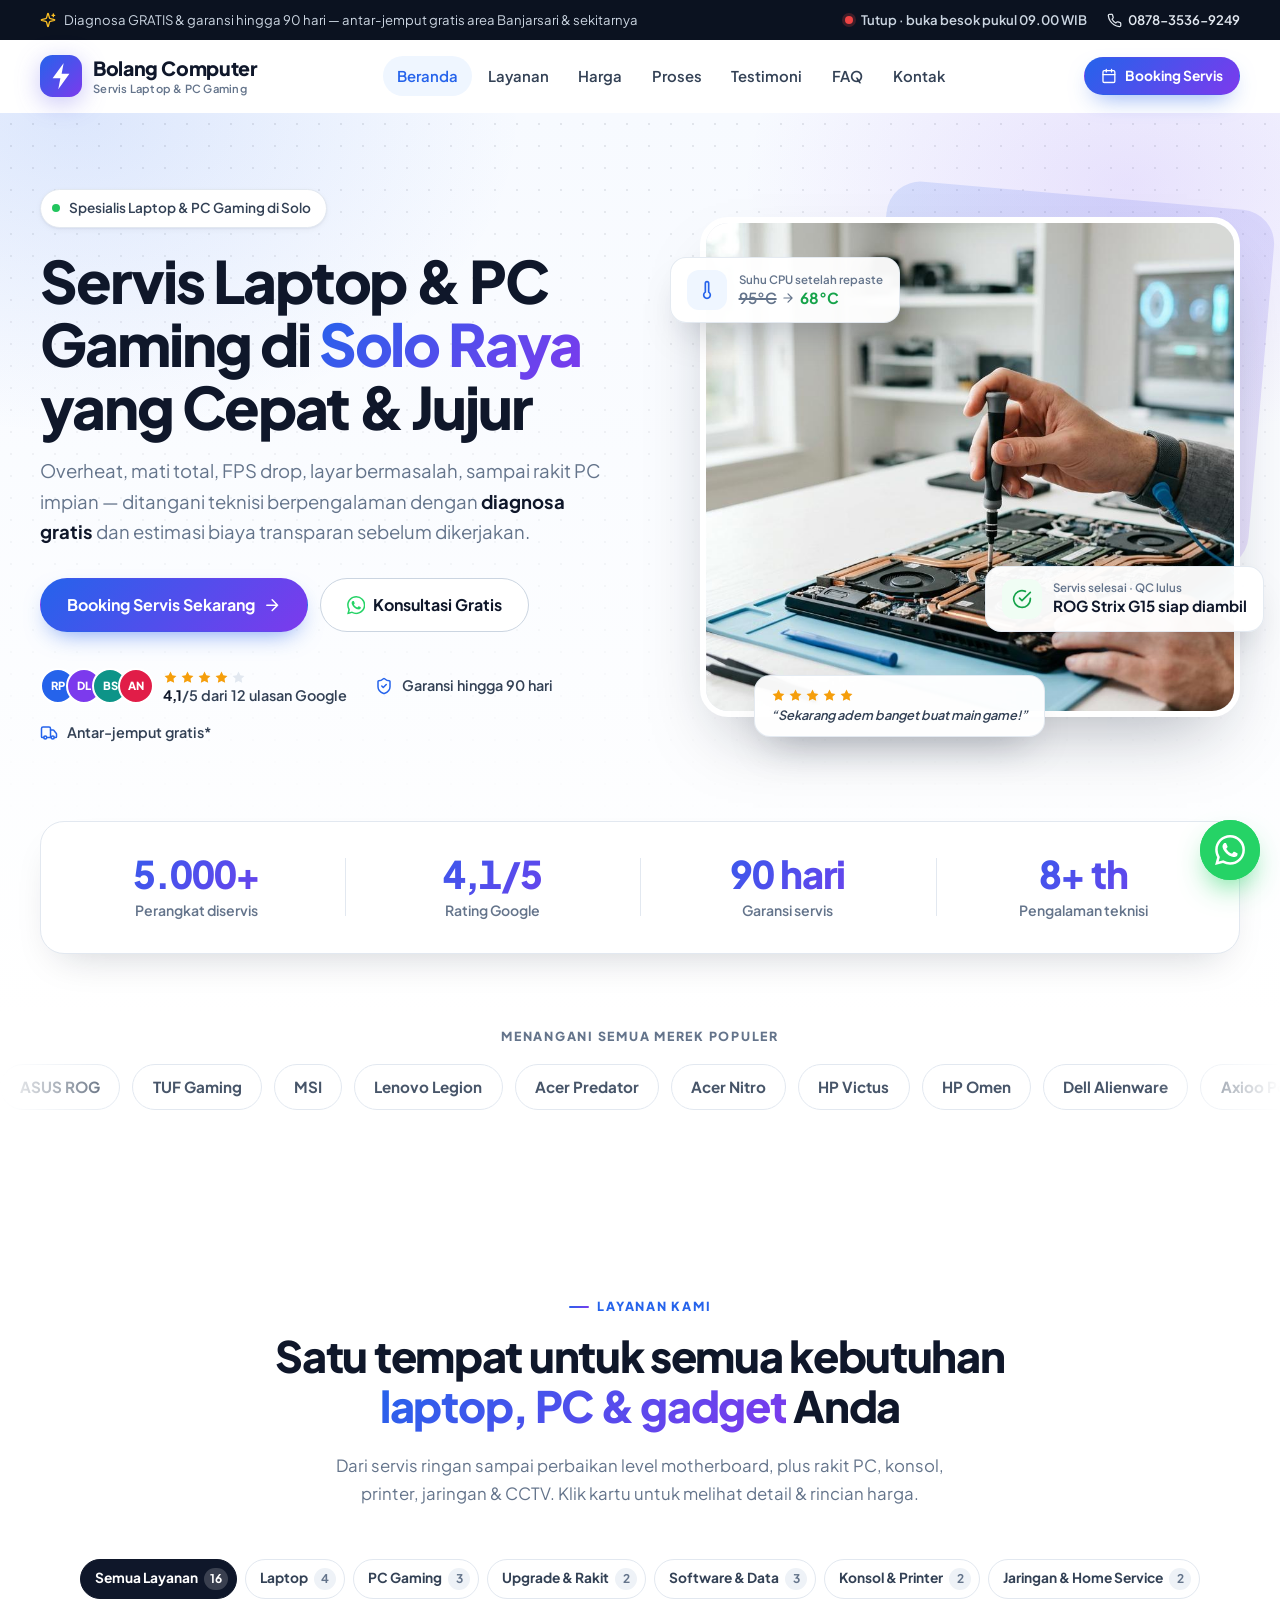
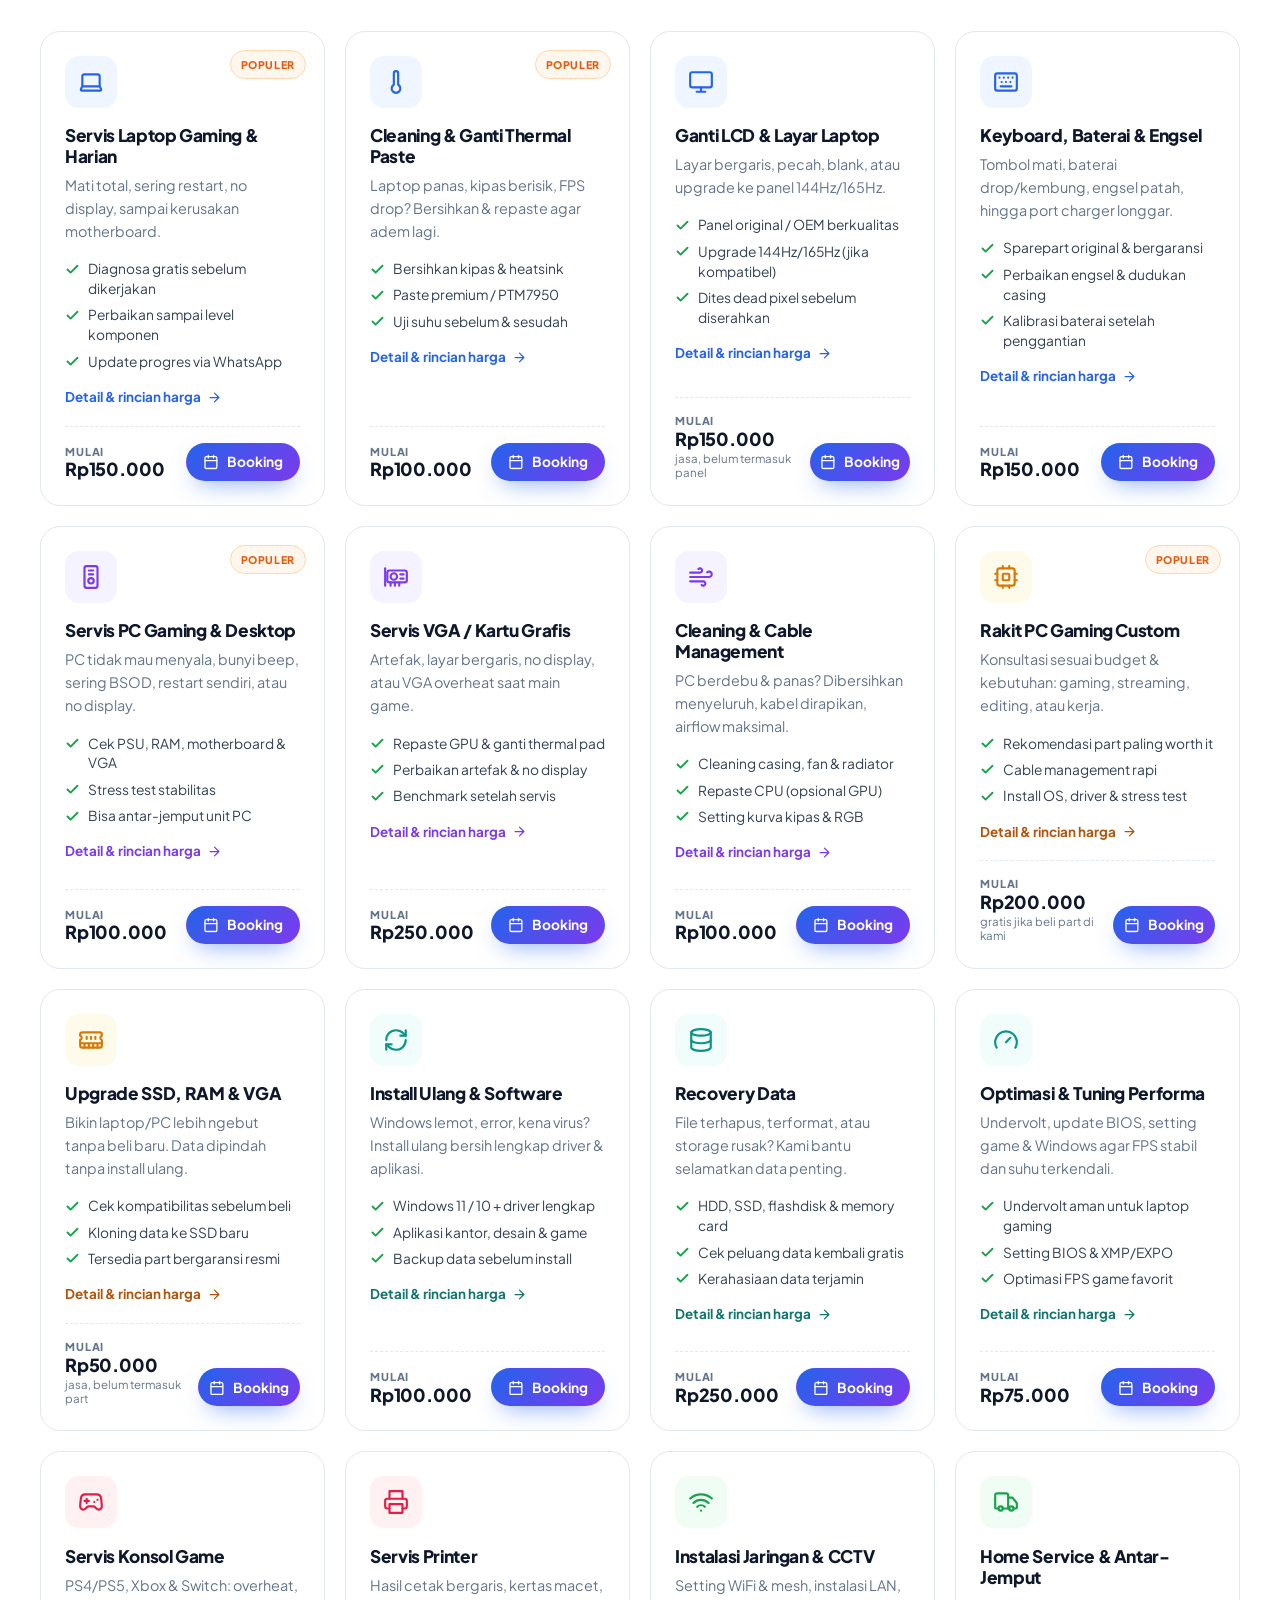
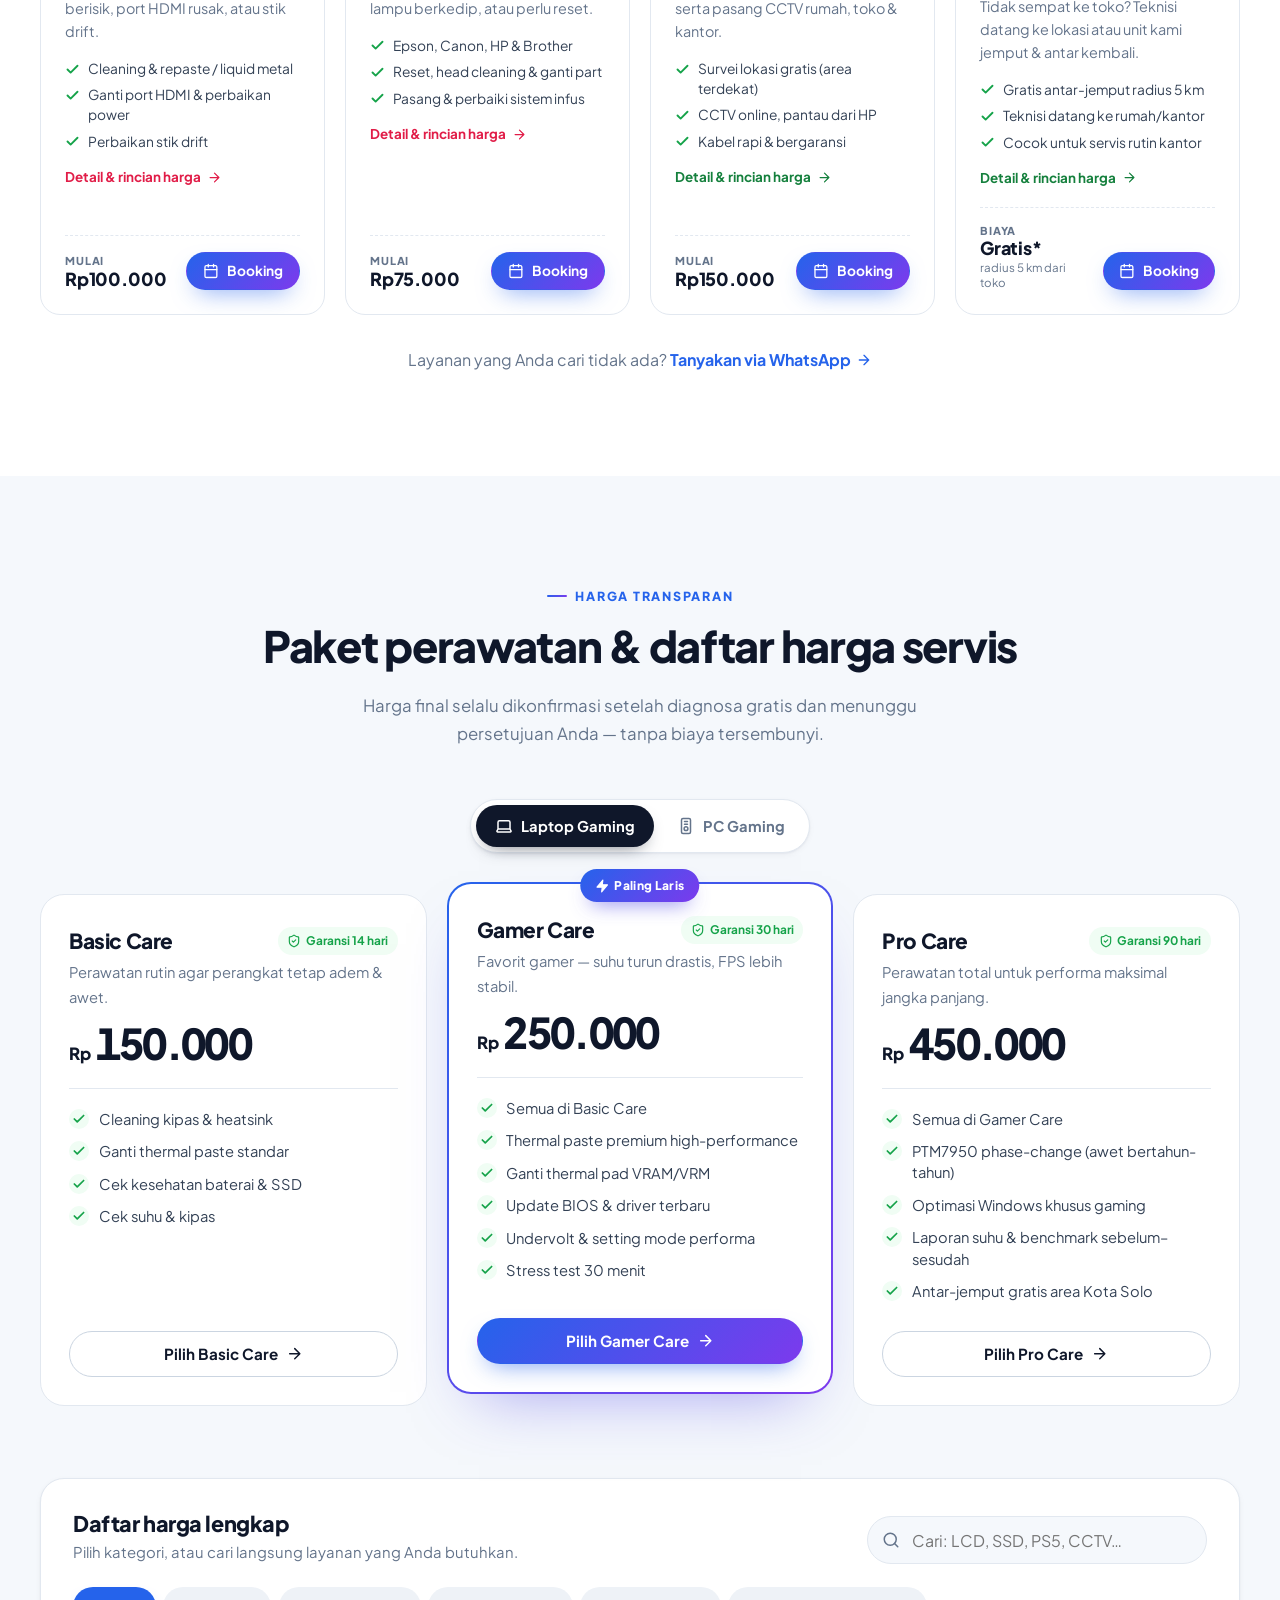
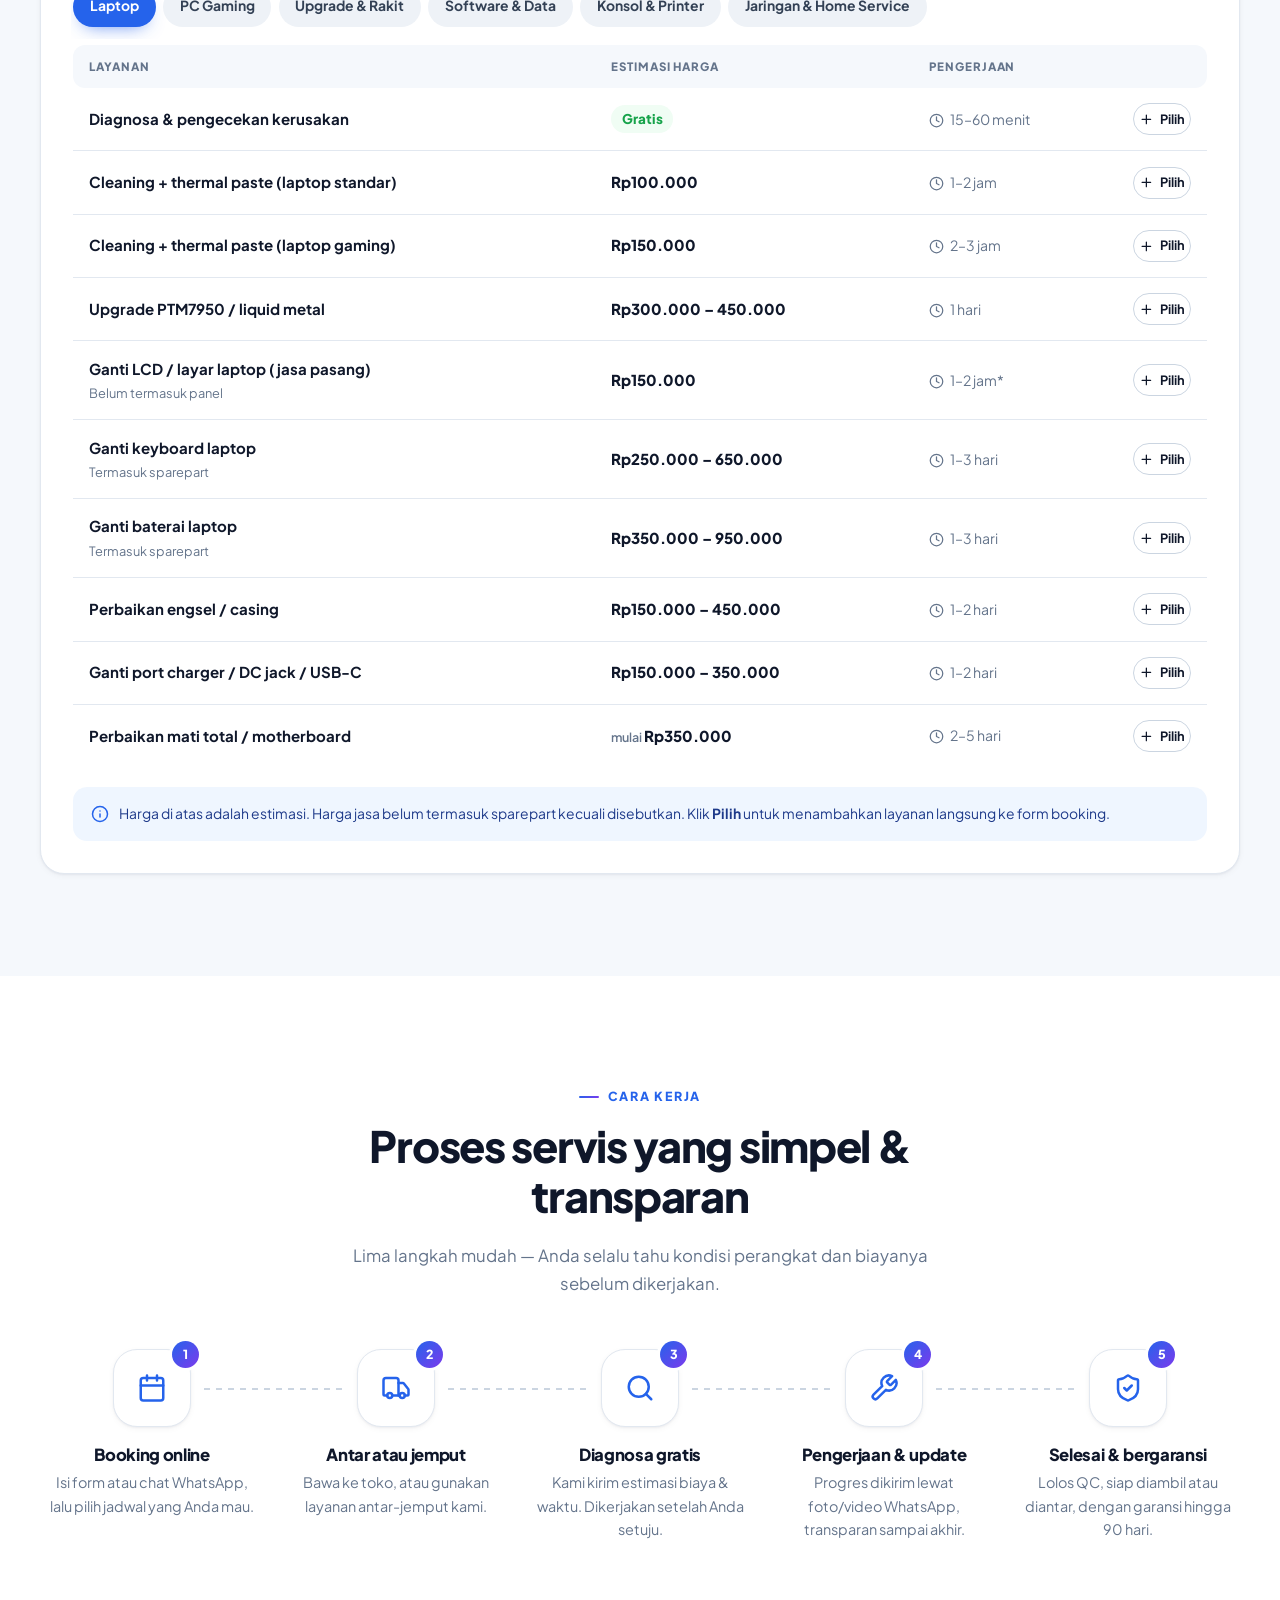
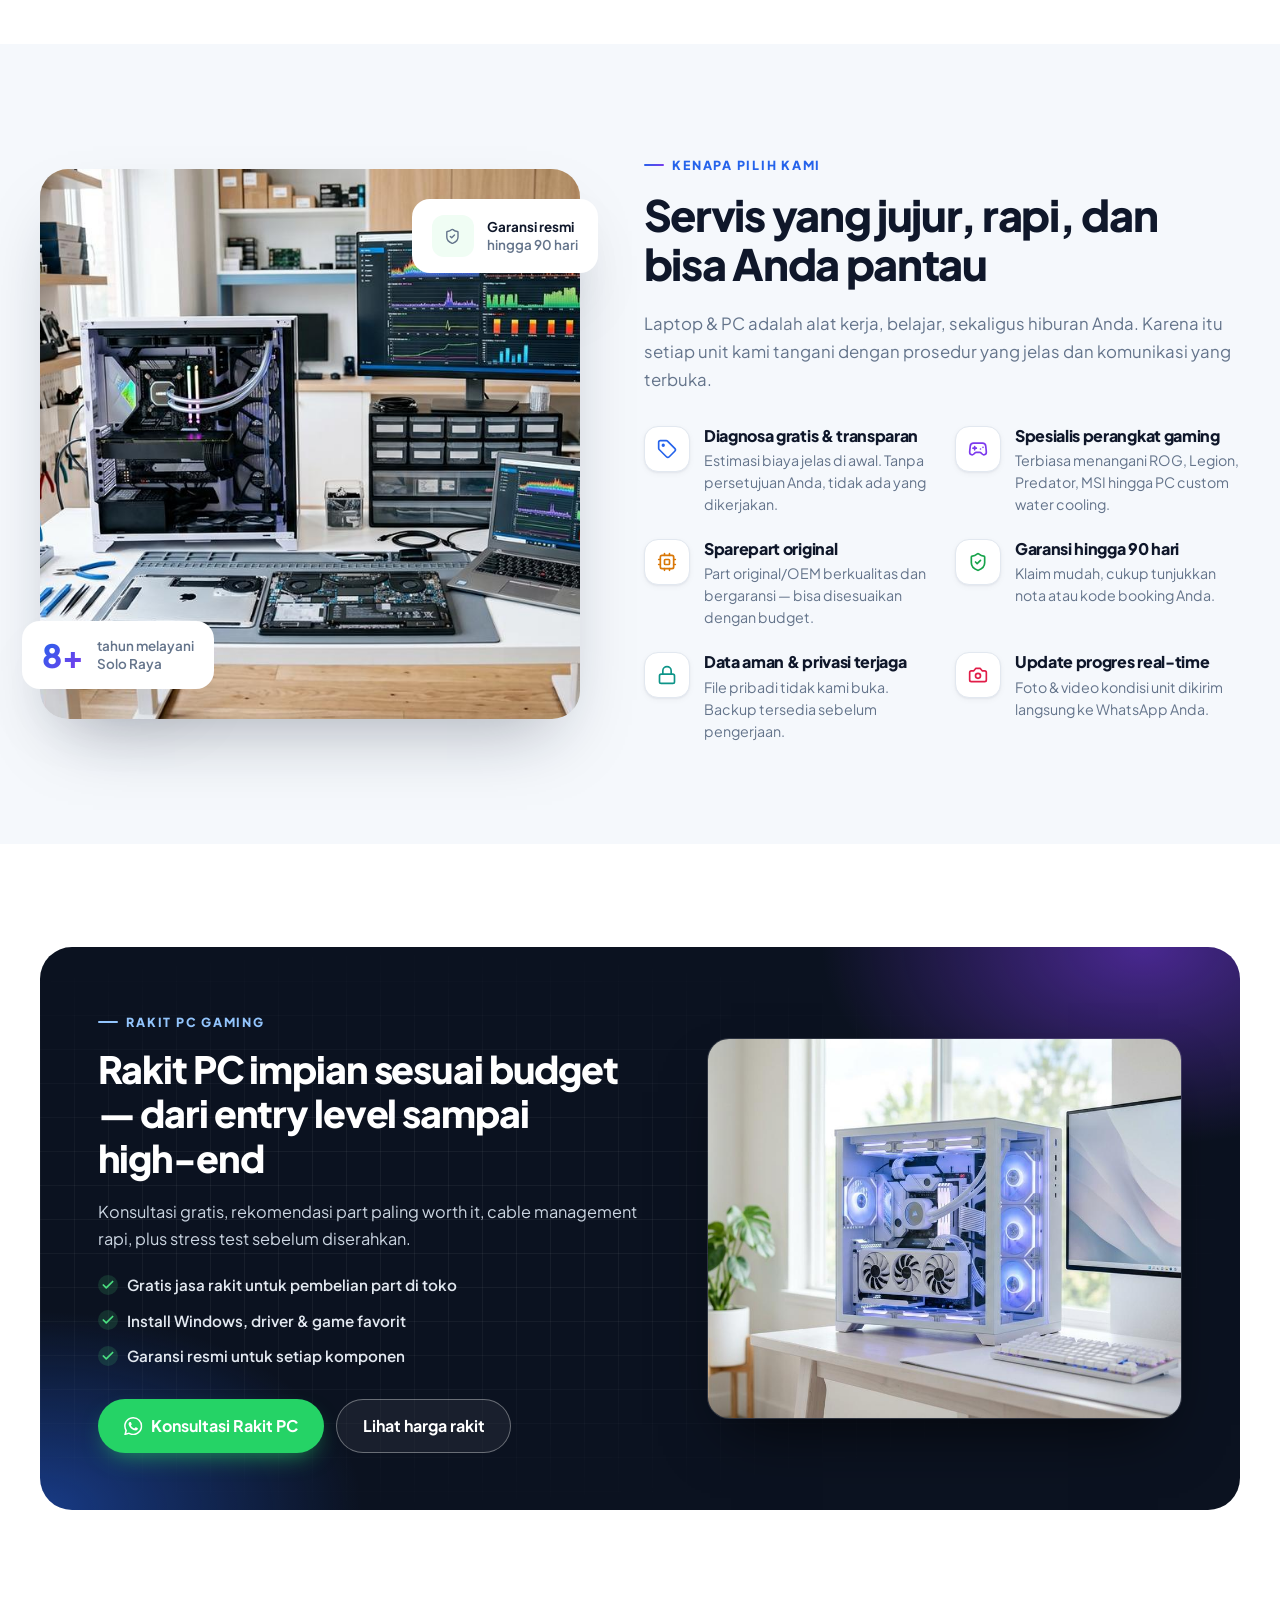
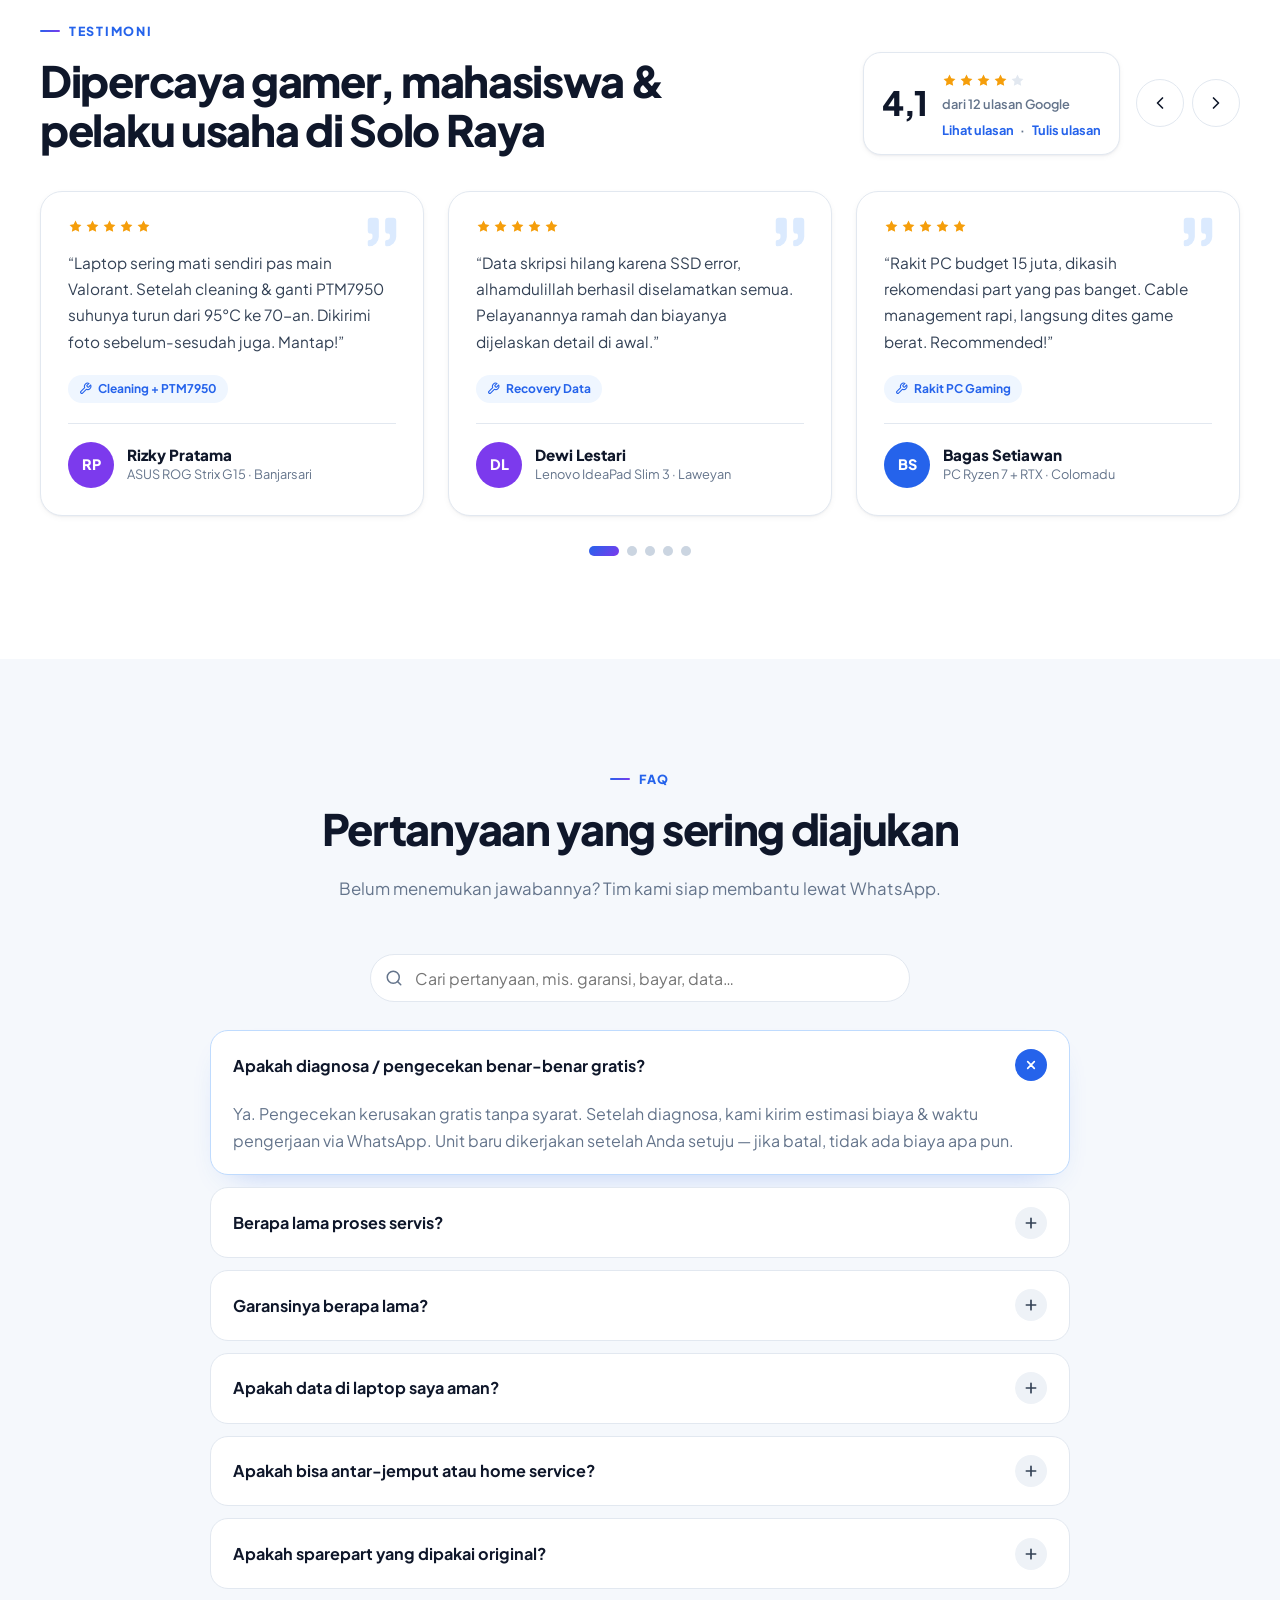
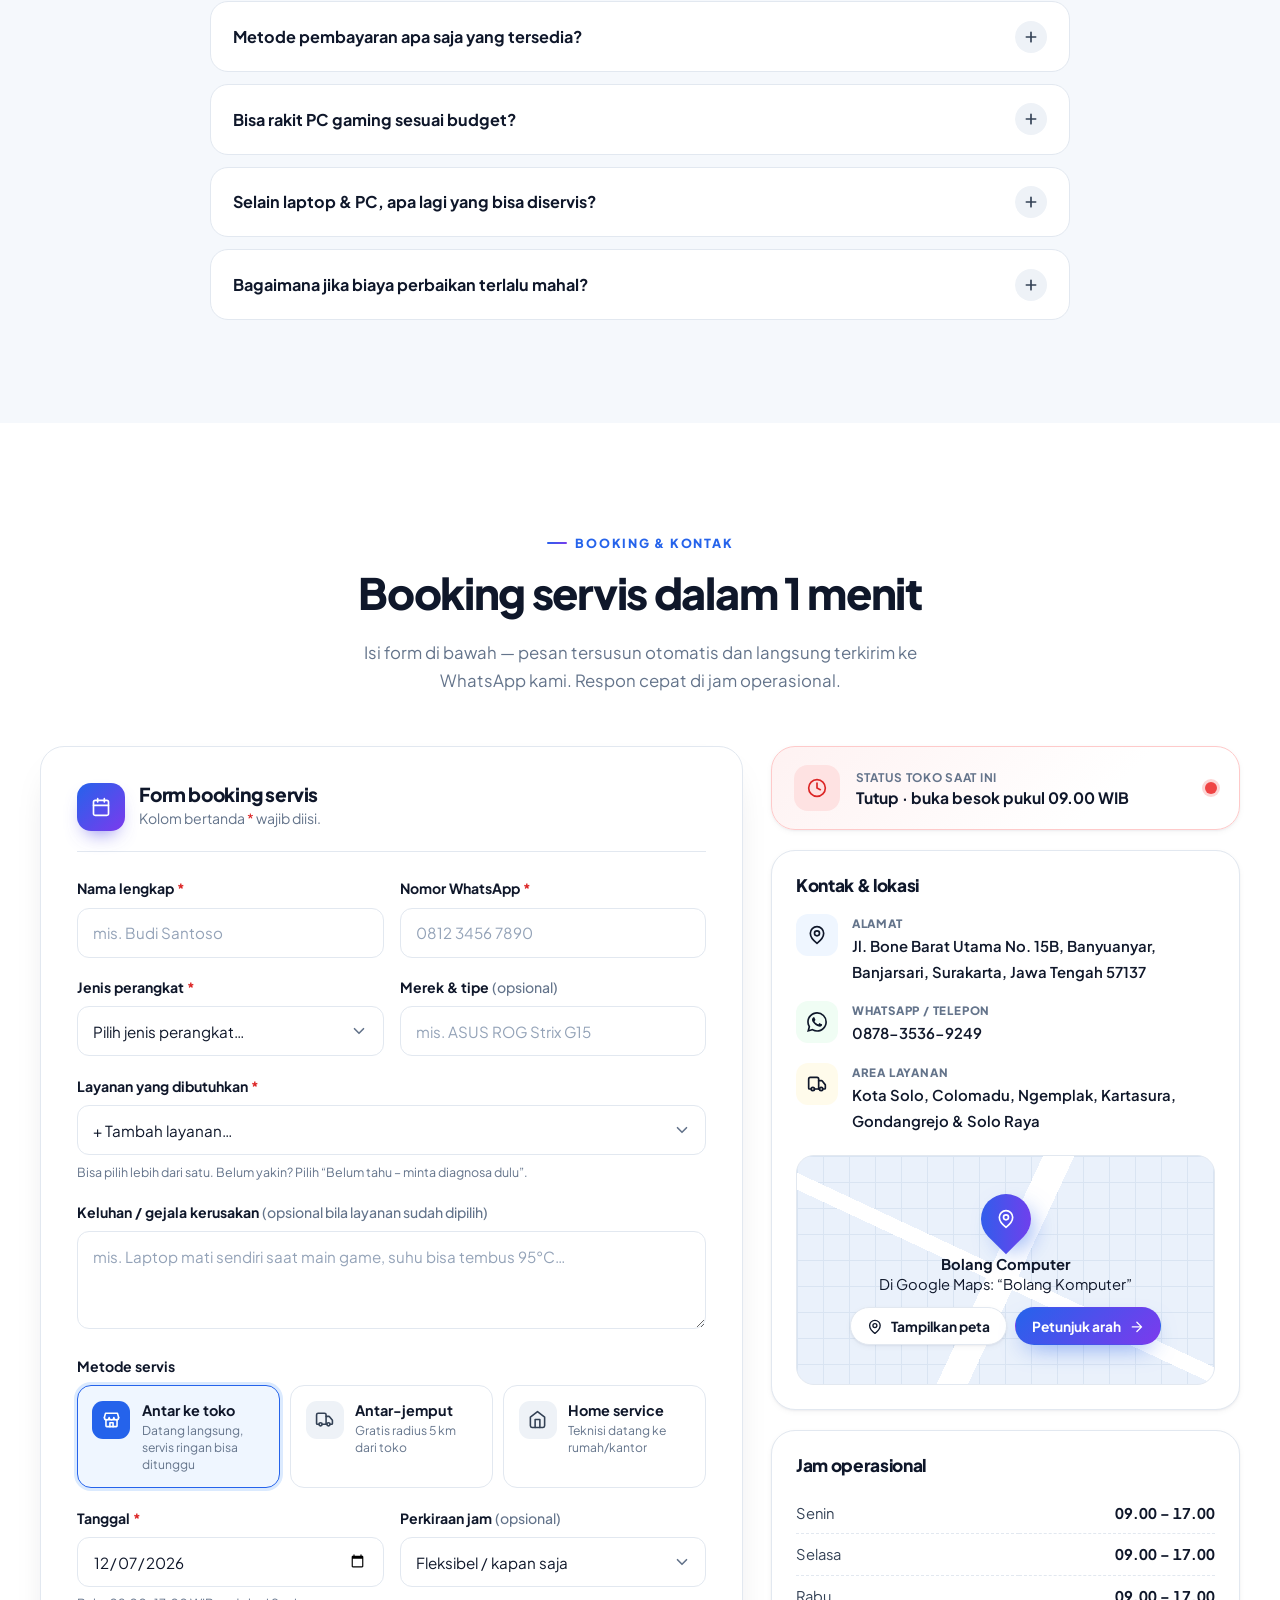
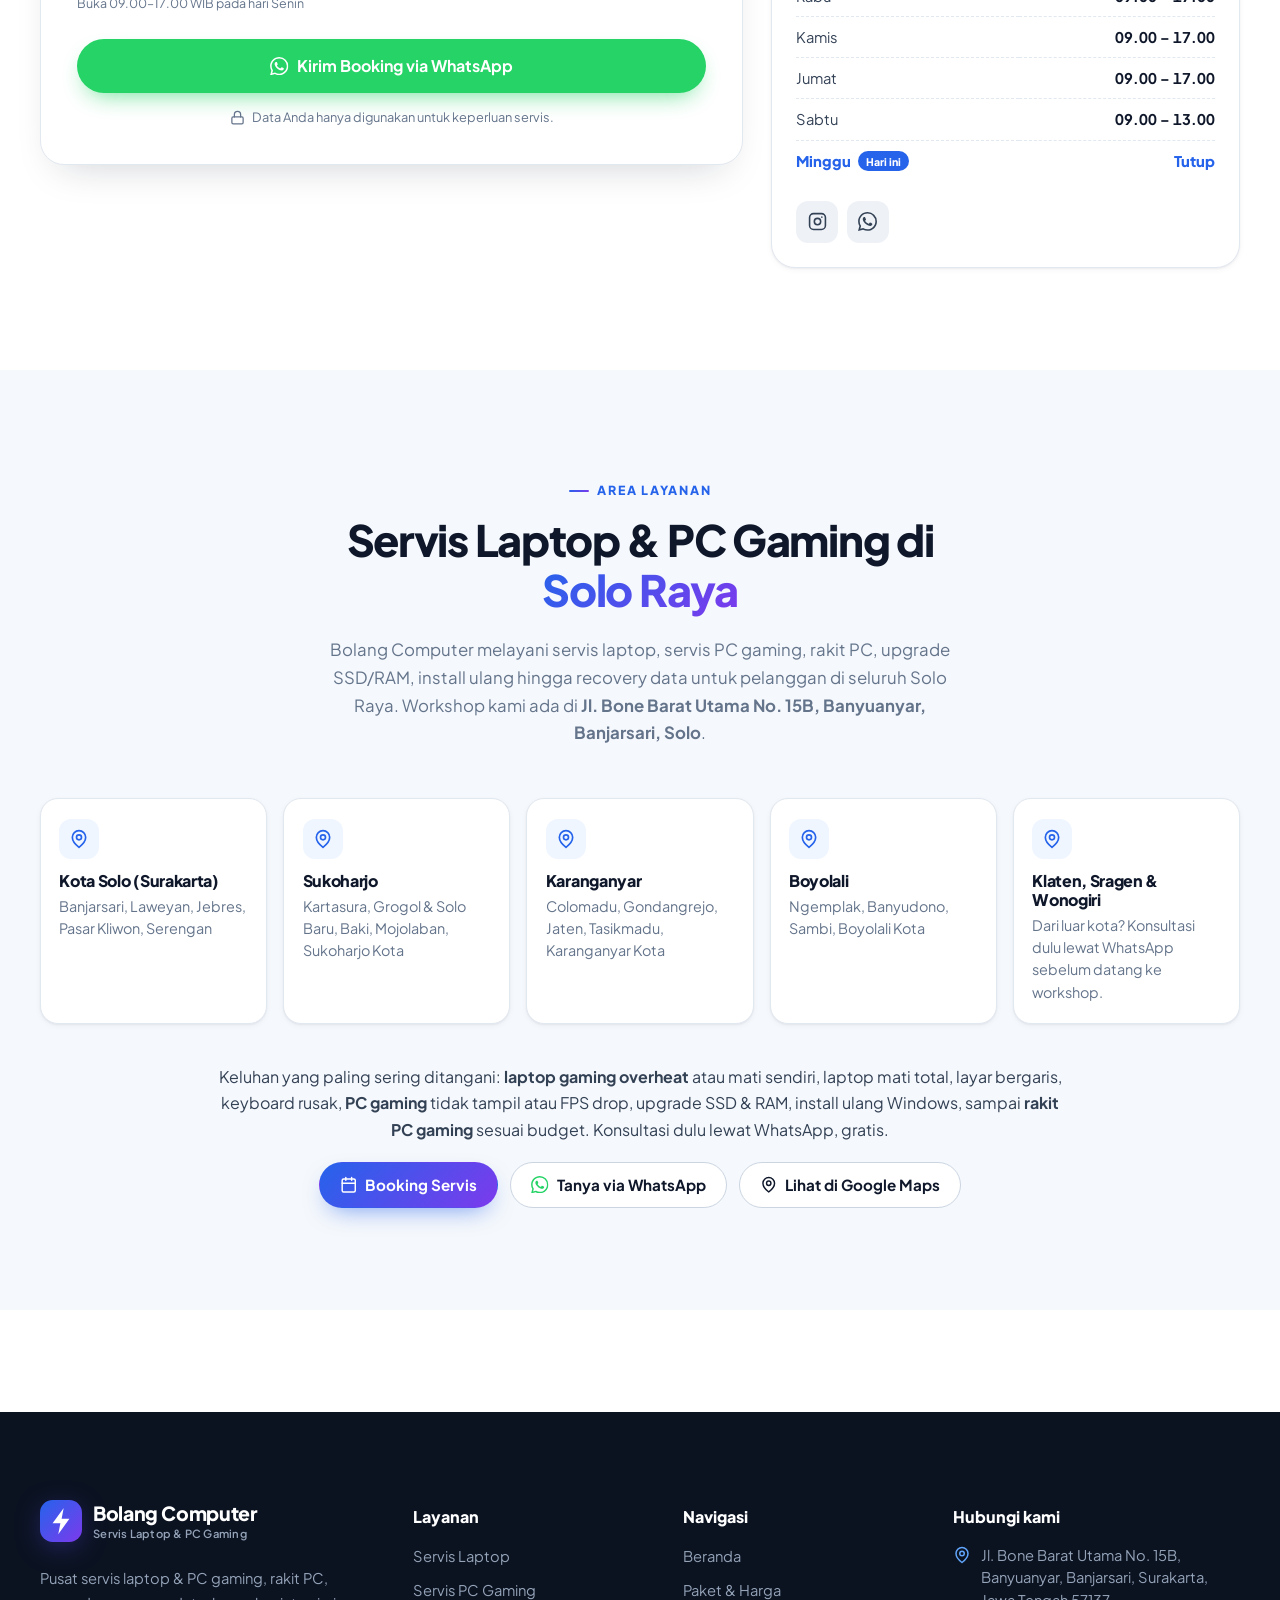
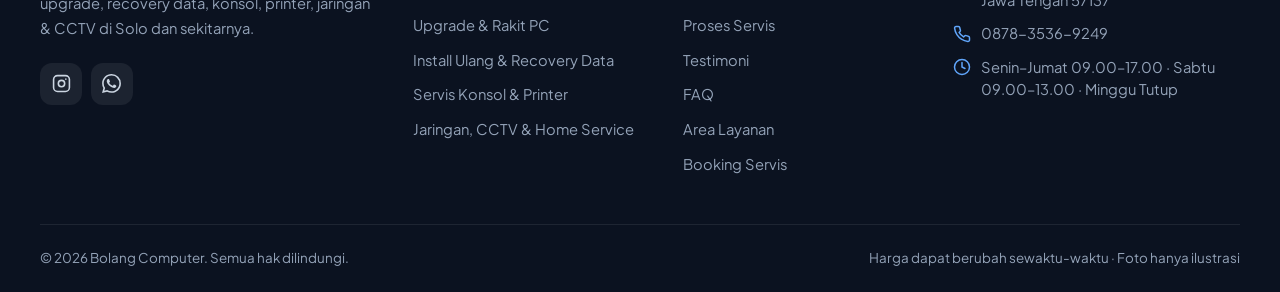
==== commit c65e2ec0: "Add files via upload" ====
--- a/index.html
+++ b/index.html
@@ -37,6 +37,7 @@
       "@type": "ComputerStore",
       "@id": "https://dewap4682-max.github.io/bolang-computer/#bisnis",
       "name": "Bolang Computer",
+      "alternateName": "Bolang Komputer",
       "description": "Servis laptop & PC gaming di Solo Raya: perbaikan laptop, PC gaming, rakit PC, upgrade SSD/RAM, install ulang, recovery data, servis konsol, printer, jaringan & CCTV.",
       "url": "https://dewap4682-max.github.io/bolang-computer/",
       "image": "https://dewap4682-max.github.io/bolang-computer/og-image.jpg",
@@ -51,7 +52,12 @@
         "postalCode": "57137",
         "addressCountry": "ID"
       },
-      "hasMap": "https://www.google.com/maps/search/?api=1&query=Jl.+Bone+Barat+Utama+No.+15B%2C+Banyuanyar%2C+Banjarsari%2C+Surakarta",
+      "geo": {
+        "@type": "GeoCoordinates",
+        "latitude": -7.5400891,
+        "longitude": 110.8089478
+      },
+      "hasMap": "https://www.google.com/maps?cid=9278795112570225227",
       "areaServed": [
         {
           "@type": "City",
@@ -90,15 +96,21 @@
             "Tuesday",
             "Wednesday",
             "Thursday",
-            "Friday",
-            "Saturday"
+            "Friday"
           ],
           "opens": "09:00",
           "closes": "17:00"
+        },
+        {
+          "@type": "OpeningHoursSpecification",
+          "dayOfWeek": "Saturday",
+          "opens": "09:00",
+          "closes": "13:00"
         }
       ],
       "sameAs": [
-        "https://instagram.com/bolang_computer"
+        "https://instagram.com/bolang_computer",
+        "https://www.google.com/maps?cid=9278795112570225227"
       ],
       "hasOfferCatalog": {
         "@type": "OfferCatalog",
@@ -315,9 +327,9 @@
 <!-- ============ HEADER ============ -->
 <header class="header" id="header">
   <div class="container header__inner">
-    <a href="#beranda" class="logo" aria-label="Kembali ke beranda">
+    <a href="#beranda" class="logo">
       <span class="logo__mark"><svg viewBox="0 0 40 40" aria-hidden="true"><rect width="40" height="40" rx="12" fill="url(#logoGrad)"/><path d="M22.6 7.5 12 22.2h7.4l-2 10.3L28 17.8h-7.4l2-10.3Z" fill="#fff"/></svg></span>
-      <span class="logo__text"><strong data-bind="nama">Bolang Computer</strong><small data-bind="subLogo">Servis Laptop & PC Gaming</small></span>
+      <span class="logo__text"><strong data-bind="nama">Bolang Computer</strong> <small data-bind="subLogo">Servis Laptop & PC Gaming</small></span>
     </a>
 
     <nav class="nav" id="nav" aria-label="Navigasi utama">
@@ -360,7 +372,7 @@
         <ul class="hero__trust">
           <li class="hero__rating">
             <span class="avatars" aria-hidden="true"><span style="background:#2563eb">RP</span><span style="background:#7c3aed">DL</span><span style="background:#0d9488">BS</span><span style="background:#e11d48">AN</span></span>
-            <span><span class="stars" aria-label="Rating 5 bintang"><svg class="ic"><use href="#i-star"/></svg><svg class="ic"><use href="#i-star"/></svg><svg class="ic"><use href="#i-star"/></svg><svg class="ic"><use href="#i-star"/></svg><svg class="ic"><use href="#i-star"/></svg></span><br><strong data-bind="ratingNilai">4,9</strong>/5 dari <span data-bind="ratingJumlah">1.200+</span> ulasan</span>
+            <span><span class="stars" role="img" aria-label="Rating 4,1 dari 5" data-stars><svg class="ic"><use href="#i-star"/></svg><svg class="ic"><use href="#i-star"/></svg><svg class="ic"><use href="#i-star"/></svg><svg class="ic"><use href="#i-star"/></svg><svg class="ic is-off"><use href="#i-star"/></svg></span><br><strong data-bind="ratingNilai">4,1</strong>/5 dari <span data-bind="ratingJumlah">12</span> ulasan <span data-bind="ratingSumber">Google</span></span>
           </li>
           <li><svg class="ic" aria-hidden="true"><use href="#i-shield"/></svg>Garansi hingga 90 hari</li>
           <li><svg class="ic" aria-hidden="true"><use href="#i-truck"/></svg>Antar-jemput gratis*</li>
@@ -380,7 +392,7 @@
           <div><small>Servis selesai · QC lulus</small><strong>ROG Strix G15 siap diambil</strong></div>
         </div>
         <div class="float-card float-card--rating">
-          <span class="stars"><svg class="ic"><use href="#i-star"/></svg><svg class="ic"><use href="#i-star"/></svg><svg class="ic"><use href="#i-star"/></svg><svg class="ic"><use href="#i-star"/></svg><svg class="ic"><use href="#i-star"/></svg></span>
+          <span class="stars" aria-hidden="true"><svg class="ic"><use href="#i-star"/></svg><svg class="ic"><use href="#i-star"/></svg><svg class="ic"><use href="#i-star"/></svg><svg class="ic"><use href="#i-star"/></svg><svg class="ic"><use href="#i-star"/></svg></span>
           <small>“Sekarang adem banget buat main game!”</small>
         </div>
       </div>
@@ -551,10 +563,11 @@
         </div>
         <div class="testi-head__side">
           <div class="rating-summary">
-            <span class="rating-summary__score" data-bind="ratingNilai">4,9</span>
+            <span class="rating-summary__score" data-bind="ratingNilai">4,1</span>
             <div>
-              <span class="stars"><svg class="ic"><use href="#i-star"/></svg><svg class="ic"><use href="#i-star"/></svg><svg class="ic"><use href="#i-star"/></svg><svg class="ic"><use href="#i-star"/></svg><svg class="ic"><use href="#i-star"/></svg></span>
-              <small>dari <span data-bind="ratingJumlah">1.200+</span> ulasan <span data-bind="ratingSumber">Google</span></small>
+              <span class="stars" aria-hidden="true" data-stars><svg class="ic"><use href="#i-star"/></svg><svg class="ic"><use href="#i-star"/></svg><svg class="ic"><use href="#i-star"/></svg><svg class="ic"><use href="#i-star"/></svg><svg class="ic is-off"><use href="#i-star"/></svg></span>
+              <small>dari <span data-bind="ratingJumlah">12</span> ulasan <span data-bind="ratingSumber">Google</span></small>
+              <span class="rating-summary__links"><a href="#" data-href="ulasan">Lihat ulasan</a><span aria-hidden="true">·</span><a href="#" data-href="tulisUlasan">Tulis ulasan</a></span>
             </div>
           </div>
           <div class="carousel__nav">
@@ -704,7 +717,7 @@
           <div class="card contact-card" data-reveal>
             <h3 class="contact-card__title">Kontak & lokasi</h3>
             <ul class="info-list">
-              <li class="tint-blue"><span class="info-list__icon"><svg class="ic" aria-hidden="true"><use href="#i-map-pin"/></svg></span><div><small>Alamat</small><span data-bind="alamat">Jl. Bone Barat Utama No. 15B, Banyuanyar, Banjarsari, Surakarta, Jawa Tengah 57137</span></div></li>
+              <li class="tint-blue"><span class="info-list__icon"><svg class="ic" aria-hidden="true"><use href="#i-map-pin"/></svg></span><div><small>Alamat</small><a href="#" data-href="maps" data-bind="alamat">Jl. Bone Barat Utama No. 15B, Banyuanyar, Banjarsari, Surakarta, Jawa Tengah 57137</a></div></li>
               <li class="tint-green"><span class="info-list__icon"><svg class="ic" aria-hidden="true"><use href="#i-whatsapp"/></svg></span><div><small>WhatsApp / Telepon</small><a href="#" data-href="wa" data-bind="telepon">0878-3536-9249</a></div></li>
               <li class="tint-violet" hidden><span class="info-list__icon"><svg class="ic" aria-hidden="true"><use href="#i-mail"/></svg></span><div><small>Email</small><a href="#" data-href="mail" data-bind="email"></a></div></li>
               <li class="tint-amber"><span class="info-list__icon"><svg class="ic" aria-hidden="true"><use href="#i-truck"/></svg></span><div><small>Area layanan</small><span data-bind="area">Kota Solo & sekitarnya</span></div></li>
@@ -713,10 +726,10 @@
               <div class="map__placeholder">
                 <div>
                   <div class="map__pin"><svg class="ic" aria-hidden="true"><use href="#i-map-pin"/></svg></div>
-                  <p><strong data-bind="nama">Bolang Computer</strong><br><span data-bind="kota">Solo</span></p>
+                  <p><strong data-bind="nama">Bolang Computer</strong><br><span>Di Google Maps: “<span data-bind="mapsNama">Bolang Komputer</span>”</span></p>
                   <div class="map__actions">
                     <button type="button" class="btn btn--light btn--sm" data-load-map><svg class="ic" aria-hidden="true"><use href="#i-map-pin"/></svg>Tampilkan peta</button>
-                    <a href="#" data-href="maps" class="btn btn--primary btn--sm">Petunjuk arah<svg class="ic" aria-hidden="true"><use href="#i-arrow-right"/></svg></a>
+                    <a href="#" data-href="rute" class="btn btn--primary btn--sm">Petunjuk arah<svg class="ic" aria-hidden="true"><use href="#i-arrow-right"/></svg></a>
                   </div>
                 </div>
               </div>
@@ -758,6 +771,7 @@
         <div class="area-note__actions">
           <a href="#booking" class="btn btn--primary"><svg class="ic" aria-hidden="true"><use href="#i-calendar"/></svg>Booking Servis</a>
           <a href="#" data-href="wa" data-wa-text="Halo {nama}, saya mau tanya servis laptop/PC. Lokasi saya di: " class="btn btn--outline"><svg class="ic ic--wa" aria-hidden="true"><use href="#i-whatsapp"/></svg>Tanya via WhatsApp</a>
+          <a href="#" data-href="maps" class="btn btn--outline"><svg class="ic" aria-hidden="true"><use href="#i-map-pin"/></svg>Lihat di Google Maps</a>
         </div>
       </div>
     </div>
@@ -768,9 +782,9 @@
 <footer class="footer">
   <div class="container footer__grid">
     <div class="footer__brand">
-      <a href="#beranda" class="logo logo--light" aria-label="Kembali ke beranda">
+      <a href="#beranda" class="logo logo--light">
         <span class="logo__mark"><svg viewBox="0 0 40 40" aria-hidden="true"><rect width="40" height="40" rx="12" fill="url(#logoGrad)"/><path d="M22.6 7.5 12 22.2h7.4l-2 10.3L28 17.8h-7.4l2-10.3Z" fill="#fff"/></svg></span>
-        <span class="logo__text"><strong data-bind="nama">Bolang Computer</strong><small data-bind="subLogo">Servis Laptop & PC Gaming</small></span>
+        <span class="logo__text"><strong data-bind="nama">Bolang Computer</strong> <small data-bind="subLogo">Servis Laptop & PC Gaming</small></span>
       </a>
       <p class="footer__about">Pusat servis laptop & PC gaming, rakit PC, upgrade, recovery data, konsol, printer, jaringan & CCTV di <span data-bind="kota">Solo</span> dan sekitarnya.</p>
       <div class="socials">
@@ -809,7 +823,7 @@
         <li><svg class="ic" aria-hidden="true"><use href="#i-map-pin"/></svg><span data-bind="alamat">Jl. Bone Barat Utama No. 15B, Banyuanyar, Banjarsari, Surakarta, Jawa Tengah 57137</span></li>
         <li><svg class="ic" aria-hidden="true"><use href="#i-phone"/></svg><a href="#" data-href="tel" data-bind="telepon">0878-3536-9249</a></li>
         <li hidden><svg class="ic" aria-hidden="true"><use href="#i-mail"/></svg><a href="#" data-href="mail" data-bind="email"></a></li>
-        <li><svg class="ic" aria-hidden="true"><use href="#i-clock"/></svg><span data-bind="jamRingkas">Setiap hari 09.00–17.00 WIB</span></li>
+        <li><svg class="ic" aria-hidden="true"><use href="#i-clock"/></svg><span data-bind="jamRingkas">Senin–Jumat 09.00–17.00 · Sabtu 09.00–13.00 · Minggu Tutup</span></li>
       </ul>
     </div>
   </div>
--- a/style.css
+++ b/style.css
@@ -79,13 +79,13 @@
 .skip-link { position: absolute; left: 1rem; top: -100px; z-index: 1000; background: var(--text); color: #fff; padding: .6rem 1rem; border-radius: 10px; font-weight: 700; }
 .skip-link:focus { top: 1rem; }
 
-/* Warna kategori */
+/* Warna kategori (--tint-ink = versi lebih gelap untuk TEKS agar kontras >= 4.5:1) */
 .tint-blue   { --tint: #2563eb; --tint-bg: #eff6ff; }
 .tint-violet { --tint: #7c3aed; --tint-bg: #f5f3ff; }
-.tint-amber  { --tint: #d97706; --tint-bg: #fffbeb; }
-.tint-teal   { --tint: #0d9488; --tint-bg: #f0fdfa; }
+.tint-amber  { --tint: #d97706; --tint-bg: #fffbeb; --tint-ink: #b45309; }
+.tint-teal   { --tint: #0d9488; --tint-bg: #f0fdfa; --tint-ink: #0f766e; }
 .tint-rose   { --tint: #e11d48; --tint-bg: #fff1f2; }
-.tint-green  { --tint: #16a34a; --tint-bg: #f0fdf4; }
+.tint-green  { --tint: #16a34a; --tint-bg: #f0fdf4; --tint-ink: #15803d; }
 
 /* ---------- Tombol ---------- */
 .btn {
@@ -364,7 +364,7 @@
 .service-card__points { list-style: none; padding: 0; margin: 0 0 .9rem; display: grid; gap: .4rem; font-size: .86rem; color: var(--text-2); }
 .service-card__points li { display: flex; gap: .5rem; align-items: flex-start; line-height: 1.45; }
 .service-card__points .ic { width: 15px; height: 15px; color: var(--success); margin-top: .15rem; stroke-width: 3; }
-.service-card__more { display: inline-flex; align-items: center; gap: .35rem; align-self: flex-start; margin: 0 0 1.1rem; padding: 0; border: 0; background: none; color: var(--tint); font-weight: 700; font-size: .84rem; }
+.service-card__more { display: inline-flex; align-items: center; gap: .35rem; align-self: flex-start; margin: 0 0 1.1rem; padding: 0; border: 0; background: none; color: var(--tint-ink, var(--tint)); font-weight: 700; font-size: .84rem; }
 .service-card__more .ic { width: 15px; height: 15px; transition: transform .2s; }
 .service-card__more:hover .ic { transform: translateX(3px); }
 .service-card__foot { margin-top: auto; display: flex; align-items: flex-end; justify-content: space-between; gap: .75rem; padding-top: 1rem; border-top: 1px dashed var(--border); }
@@ -555,6 +555,10 @@
 .rating-summary { display: flex; align-items: center; gap: .9rem; padding: .8rem 1.15rem; background: #fff; border: 1px solid var(--border); border-radius: 18px; box-shadow: var(--shadow-sm); }
 .rating-summary__score { font-size: 2.1rem; font-weight: 800; color: var(--text); line-height: 1; letter-spacing: -.03em; }
 .rating-summary small { display: block; color: var(--muted); font-size: .8rem; font-weight: 600; margin-top: .15rem; }
+.rating-summary__links { display: flex; flex-wrap: wrap; align-items: center; gap: .1rem .4rem; margin-top: .3rem; font-size: .8rem; font-weight: 700; }
+.rating-summary__links a { color: var(--primary); }
+.rating-summary__links a:hover { text-decoration: underline; }
+.rating-summary__links span { color: var(--muted); }
 .carousel__nav { display: flex; gap: .5rem; }
 .icon-btn { width: 48px; height: 48px; border-radius: 50%; border: 1.5px solid var(--border); background: #fff; display: grid; place-items: center; color: var(--text); padding: 0; transition: all .2s; }
 .icon-btn:hover { border-color: var(--primary); color: var(--primary); transform: translateY(-2px); }
